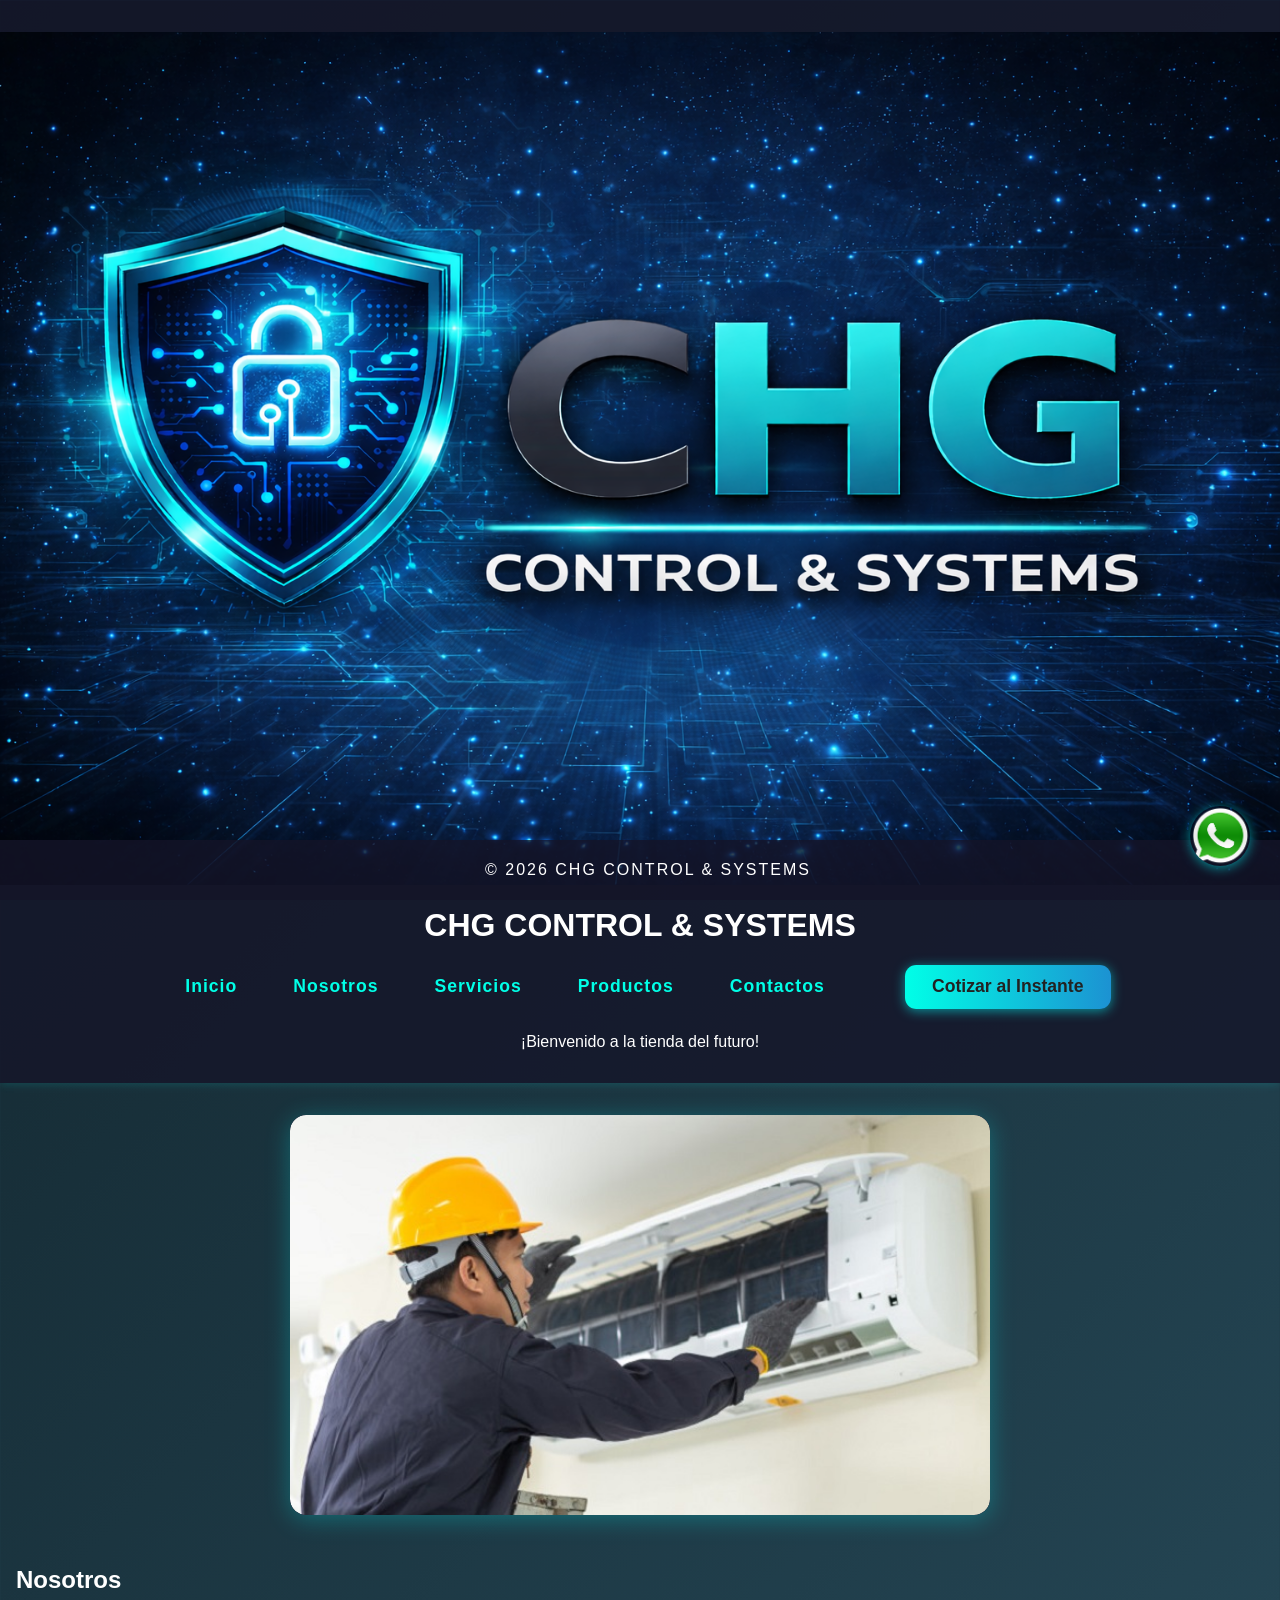
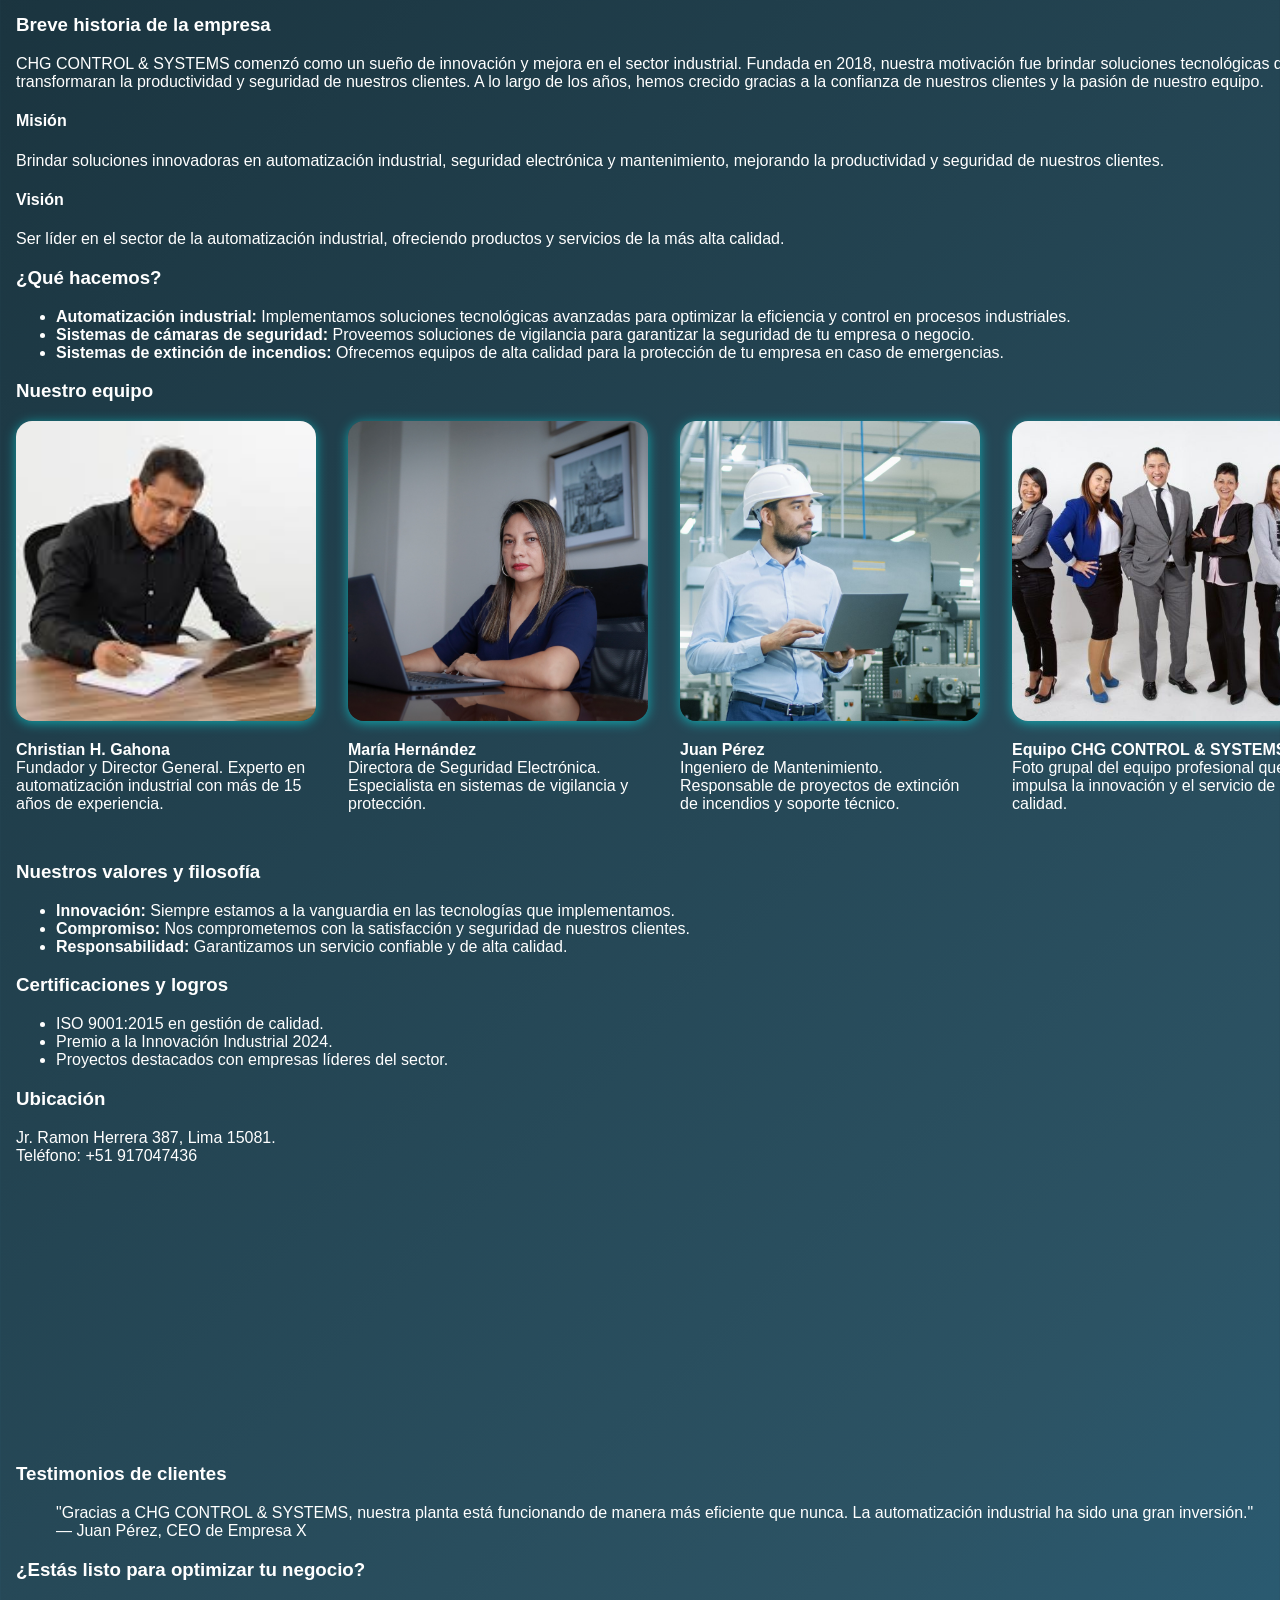
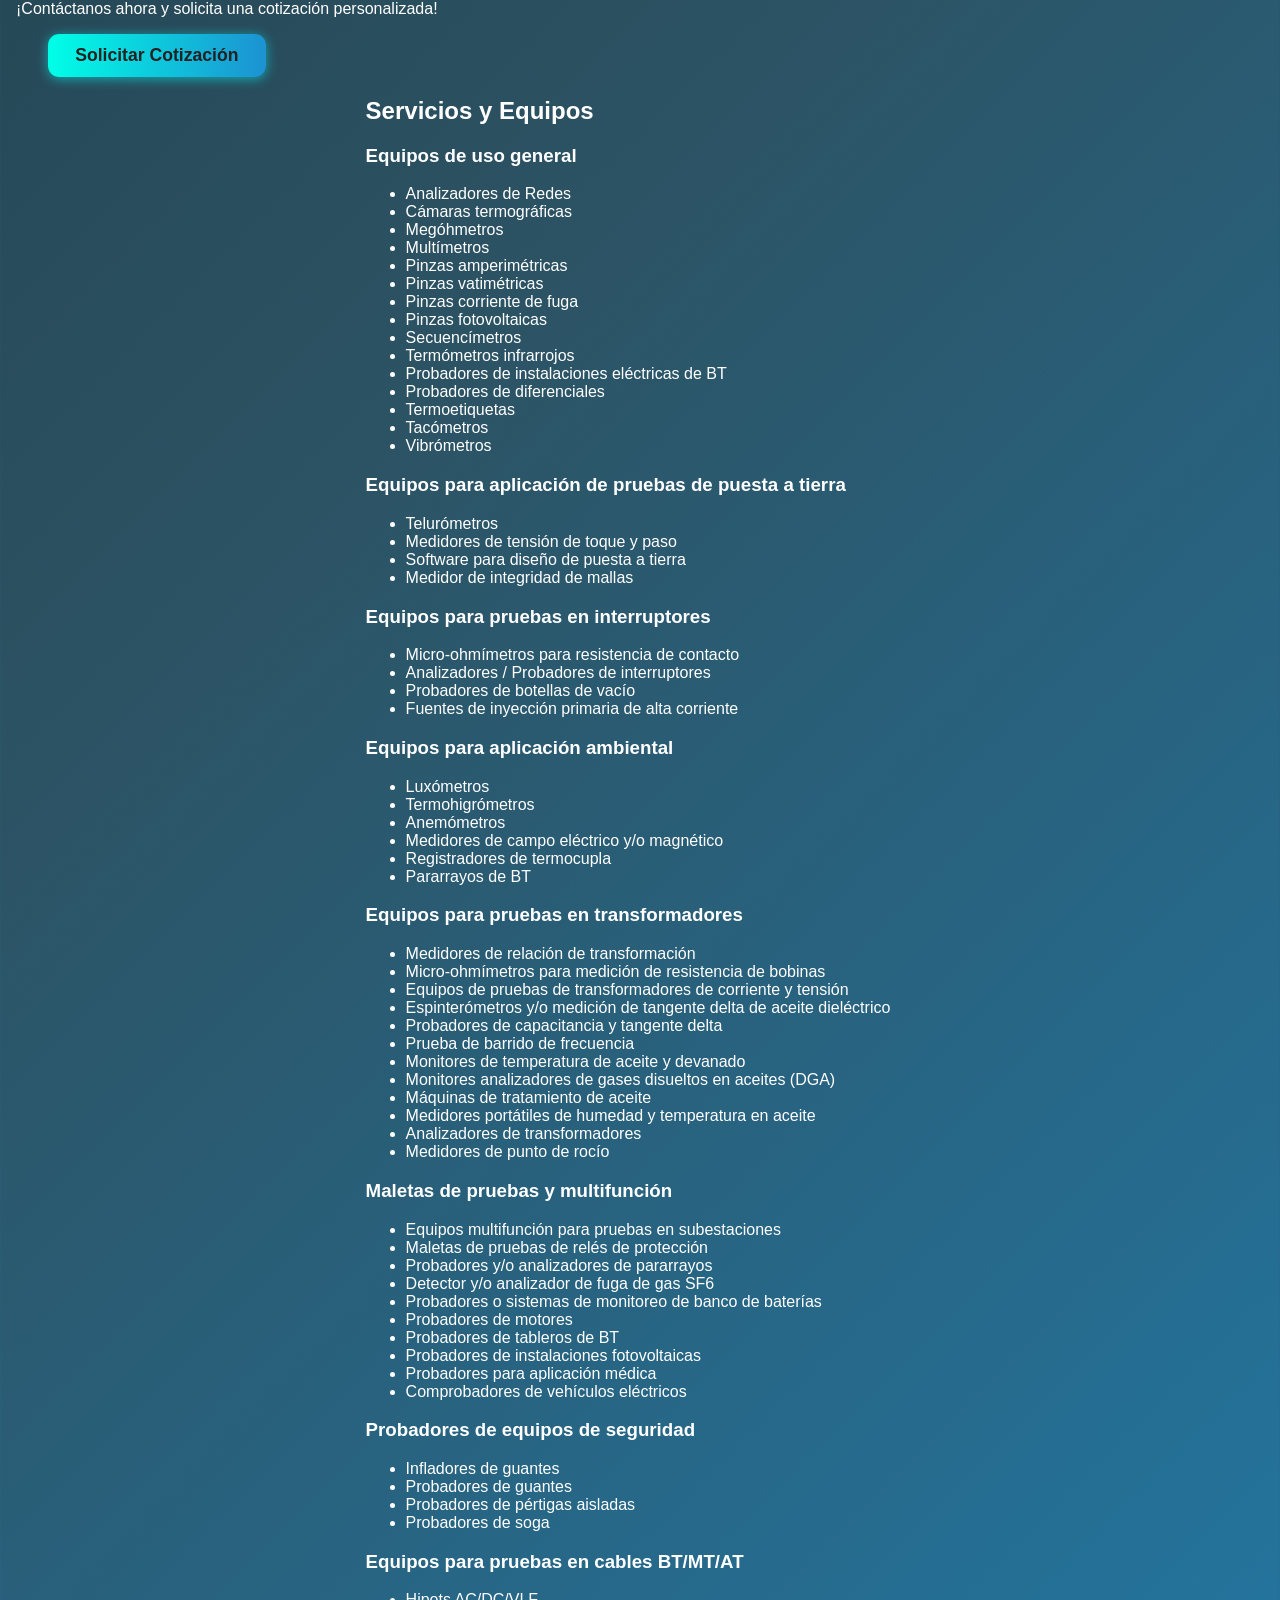
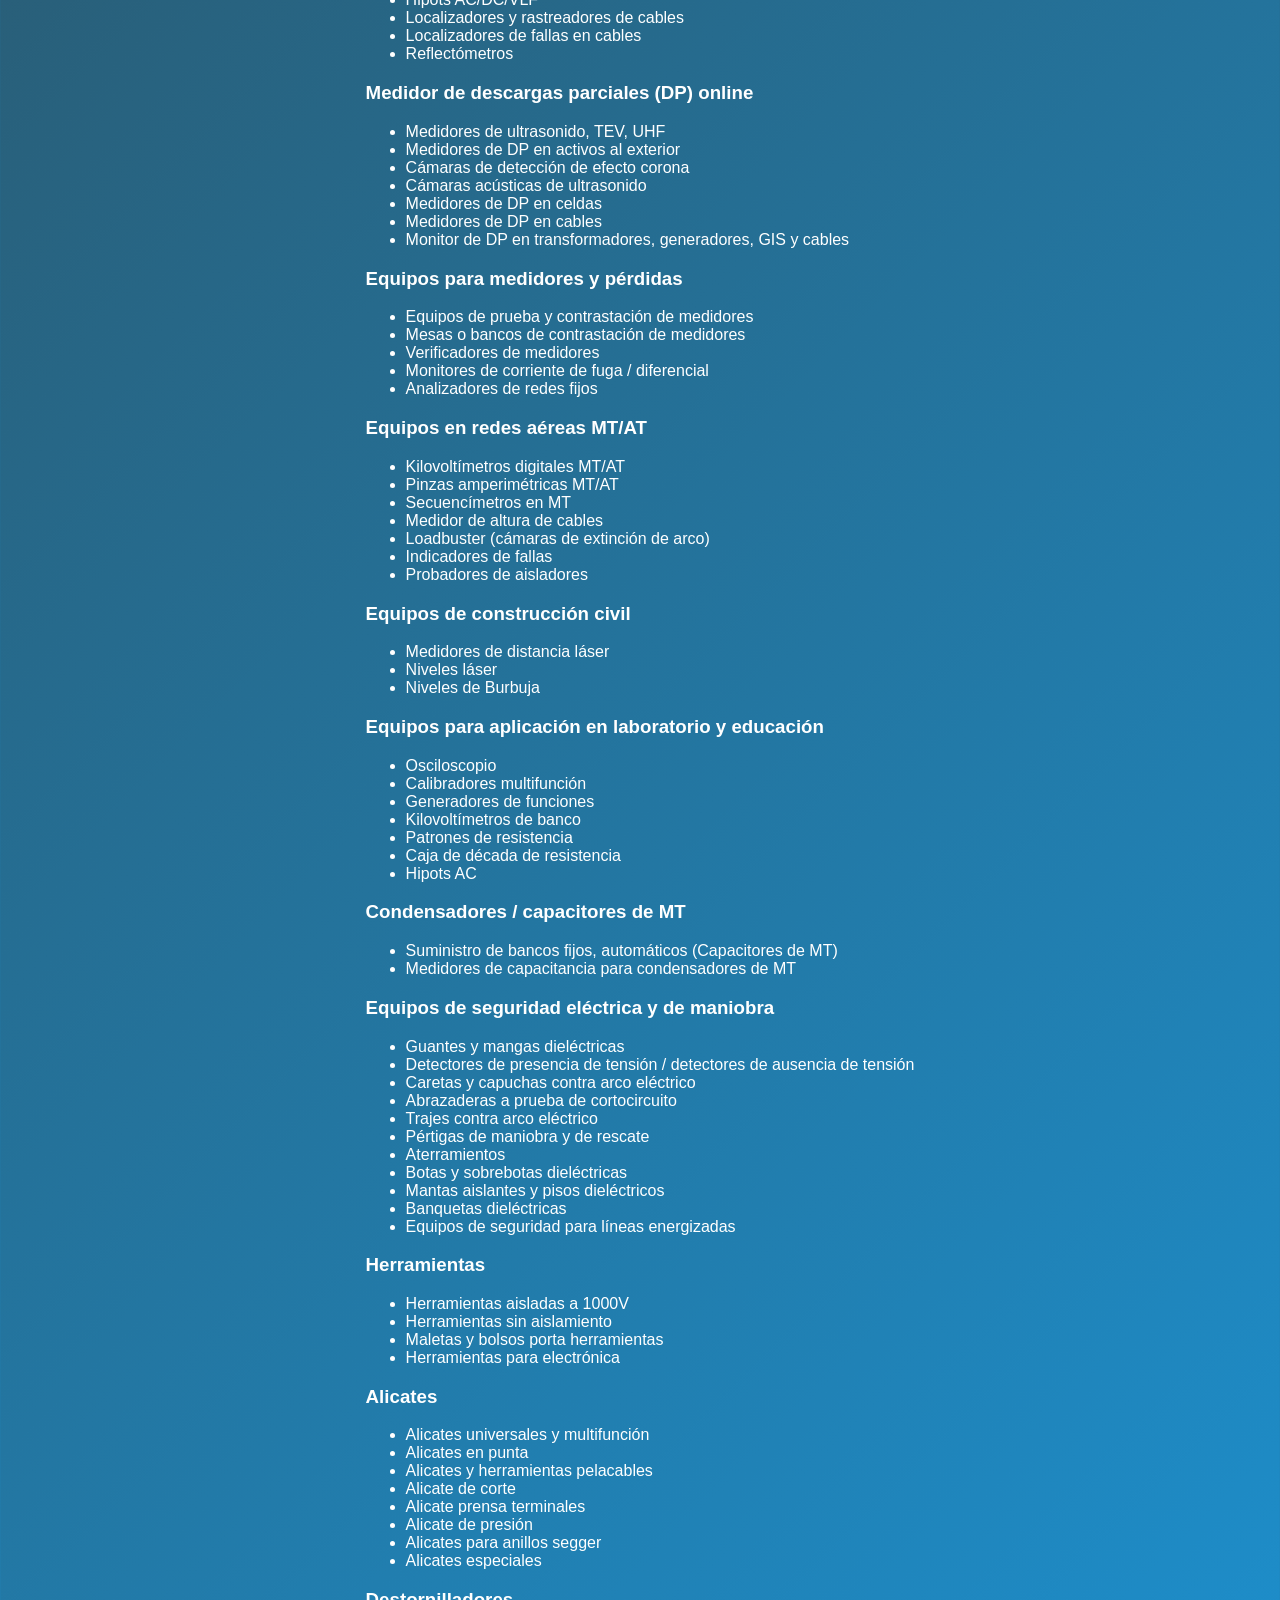
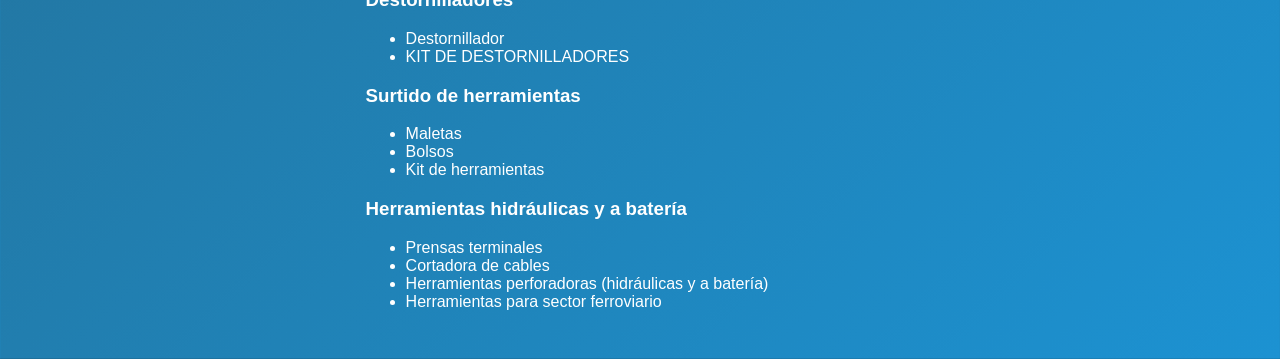
==== index.html @ 01314b99 "Add files via upload" ====
<!DOCTYPE html>
<html lang="es">
<head>
    <meta charset="UTF-8">
    <meta name="viewport" content="width=device-width, initial-scale=1.0">
    <title>CHG CONTROL & SYSTEMS</title>
    <link rel="stylesheet" href="assets/styles.css">
</head>
<body>
    <header>
        <div style="width:100vw;overflow:hidden;padding:0;margin:0;">
            <img src="assets/BARNERS PAGINA.png" alt="Banner Inicio" style="width:100vw;height:auto;object-fit:cover;display:block;margin:0;padding:0;" />
        </div>
        <h1>CHG CONTROL & SYSTEMS</h1>
        <nav class="navbar">
            <ul>
                <li><a href="#inicio">Inicio</a></li>
                <li><a href="#nosotros">Nosotros</a></li>
                <li><a href="#servicios">Servicios</a></li>
                <li><a href="productos.html">Productos</a></li>
                <li><a href="#contactos">Contactos</a></li>
            </ul>
            <button class="cotizar-btn" onclick="window.open('https://wa.me/917047436?text=Quiero%20una%20cotizaci%C3%B3n%20al%20instante','_blank')">Cotizar al Instante</button>
        </nav>
        <p>¡Bienvenido a la tienda del futuro!</p>
    </header>
    <main>
        <section id="inicio" class="inicio">
            <div class="carousel">
                <img id="carousel-img" src="assets/img/img1.jpg" alt="Imagen de inicio" />
            </div>
        </section>
        <section id="nosotros" class="nosotros">
            <h2>Nosotros</h2>
            <div class="historia">
                <h3>Breve historia de la empresa</h3>
                <p>CHG CONTROL & SYSTEMS comenzó como un sueño de innovación y mejora en el sector industrial. Fundada en 2018, nuestra motivación fue brindar soluciones tecnológicas que transformaran la productividad y seguridad de nuestros clientes. A lo largo de los años, hemos crecido gracias a la confianza de nuestros clientes y la pasión de nuestro equipo.</p>
                <h4>Misión</h4>
                <p>Brindar soluciones innovadoras en automatización industrial, seguridad electrónica y mantenimiento, mejorando la productividad y seguridad de nuestros clientes.</p>
                <h4>Visión</h4>
                <p>Ser líder en el sector de la automatización industrial, ofreciendo productos y servicios de la más alta calidad.</p>
            </div>
            <div class="que-hacemos">
                <h3>¿Qué hacemos?</h3>
                <ul>
                    <li><strong>Automatización industrial:</strong> Implementamos soluciones tecnológicas avanzadas para optimizar la eficiencia y control en procesos industriales.</li>
                    <li><strong>Sistemas de cámaras de seguridad:</strong> Proveemos soluciones de vigilancia para garantizar la seguridad de tu empresa o negocio.</li>
                    <li><strong>Sistemas de extinción de incendios:</strong> Ofrecemos equipos de alta calidad para la protección de tu empresa en caso de emergencias.</li>
                </ul>
            </div>
            <div class="equipo">
                <h3>Nuestro equipo</h3>
                <div class="equipo-fotos">
                    <!-- Aquí puedes agregar fotos de tu equipo en assets/img/ y descripciones -->
                    <div class="miembro">
                        <img src="assets/img/equipo1.jpg" alt="Fundador" />
                        <p><strong>Christian H. Gahona</strong><br>Fundador y Director General. Experto en automatización industrial con más de 15 años de experiencia.</p>
                    </div>
                    <div class="miembro">
                        <img src="assets/img/equipo2.jpg" alt="Directora" />
                        <p><strong>María Hernández</strong><br>Directora de Seguridad Electrónica. Especialista en sistemas de vigilancia y protección.</p>
                    </div>
                    <div class="miembro">
                        <img src="assets/img/equipo3.jpg" alt="Ingeniero" />
                        <p><strong>Juan Pérez</strong><br>Ingeniero de Mantenimiento. Responsable de proyectos de extinción de incendios y soporte técnico.</p>
                    </div>
                    <div class="miembro">
                        <img src="assets/img/equipo-grupo.jpg" alt="Foto del equipo" />
                        <p><strong>Equipo CHG CONTROL & SYSTEMS</strong><br>Foto grupal del equipo profesional que impulsa la innovación y el servicio de calidad.</p>
                    </div>
                </div>
            </div>
            <div class="valores">
                <h3>Nuestros valores y filosofía</h3>
                <ul>
                    <li><strong>Innovación:</strong> Siempre estamos a la vanguardia en las tecnologías que implementamos.</li>
                    <li><strong>Compromiso:</strong> Nos comprometemos con la satisfacción y seguridad de nuestros clientes.</li>
                    <li><strong>Responsabilidad:</strong> Garantizamos un servicio confiable y de alta calidad.</li>
                </ul>
            </div>
            <div class="certificaciones">
                <h3>Certificaciones y logros</h3>
                <ul>
                    <li>ISO 9001:2015 en gestión de calidad.</li>
                    <li>Premio a la Innovación Industrial 2024.</li>
                    <li>Proyectos destacados con empresas líderes del sector.</li>
                </ul> 
            </div>
            <div class="ubicacion">
                <h3>Ubicación</h3>
                <p>Jr. Ramon Herrera 387, Lima 15081. <br>Teléfono: +51 917047436</p>
                <iframe src="https://www.google.com/maps?q=Jirón+Ramon+Herrera+387,+Lima+15081&output=embed" width="100%" height="250" style="border:0; border-radius:1rem; margin-top:10px;"></iframe>
            </div>
            <div class="testimonios">
                <h3>Testimonios de clientes</h3>
                <blockquote>"Gracias a CHG CONTROL & SYSTEMS, nuestra planta está funcionando de manera más eficiente que nunca. La automatización industrial ha sido una gran inversión." — Juan Pérez, CEO de Empresa X</blockquote>
            </div>
            <div class="cta">
                <h3>¿Estás listo para optimizar tu negocio?</h3>
                <p>¡Contáctanos ahora y solicita una cotización personalizada!</p>
                <button class="cotizar-btn" onclick="window.open('https://wa.me/917047436?text=Quiero%20una%20cotizaci%C3%B3n%20personalizada','_blank')">Solicitar Cotización</button>
            </div>
        </section>
        <section id="servicios" class="servicios">
            <h2>Servicios y Equipos</h2>
            <div class="servicios-lista">
                <h3>Equipos de uso general</h3>
                <ul>
                    <li>Analizadores de Redes</li>
                    <li>Cámaras termográficas</li>
                    <li>Megóhmetros</li>
                    <li>Multímetros</li>
                    <li>Pinzas amperimétricas</li>
                    <li>Pinzas vatimétricas</li>
                    <li>Pinzas corriente de fuga</li>
                    <li>Pinzas fotovoltaicas</li>
                    <li>Secuencímetros</li>
                    <li>Termómetros infrarrojos</li>
                    <li>Probadores de instalaciones eléctricas de BT</li>
                    <li>Probadores de diferenciales</li>
                    <li>Termoetiquetas</li>
                    <li>Tacómetros</li>
                    <li>Vibrómetros</li>
                </ul>
                <h3>Equipos para aplicación de pruebas de puesta a tierra</h3>
                <ul>
                    <li>Telurómetros</li>
                    <li>Medidores de tensión de toque y paso</li>
                    <li>Software para diseño de puesta a tierra</li>
                    <li>Medidor de integridad de mallas</li>
                </ul>
                <h3>Equipos para pruebas en interruptores</h3>
                <ul>
                    <li>Micro-ohmímetros para resistencia de contacto</li>
                    <li>Analizadores / Probadores de interruptores</li>
                    <li>Probadores de botellas de vacío</li>
                    <li>Fuentes de inyección primaria de alta corriente</li>
                </ul>
                <h3>Equipos para aplicación ambiental</h3>
                <ul>
                    <li>Luxómetros</li>
                    <li>Termohigrómetros</li>
                    <li>Anemómetros</li>
                    <li>Medidores de campo eléctrico y/o magnético</li>
                    <li>Registradores de termocupla</li>
                    <li>Pararrayos de BT</li>
                </ul>
                <h3>Equipos para pruebas en transformadores</h3>
                <ul>
                    <li>Medidores de relación de transformación</li>
                    <li>Micro-ohmímetros para medición de resistencia de bobinas</li>
                    <li>Equipos de pruebas de transformadores de corriente y tensión</li>
                    <li>Espinterómetros y/o medición de tangente delta de aceite dieléctrico</li>
                    <li>Probadores de capacitancia y tangente delta</li>
                    <li>Prueba de barrido de frecuencia</li>
                    <li>Monitores de temperatura de aceite y devanado</li>
                    <li>Monitores analizadores de gases disueltos en aceites (DGA)</li>
                    <li>Máquinas de tratamiento de aceite</li>
                    <li>Medidores portátiles de humedad y temperatura en aceite</li>
                    <li>Analizadores de transformadores</li>
                    <li>Medidores de punto de rocío</li>
                </ul>
                <h3>Maletas de pruebas y multifunción</h3>
                <ul>
                    <li>Equipos multifunción para pruebas en subestaciones</li>
                    <li>Maletas de pruebas de relés de protección</li>
                    <li>Probadores y/o analizadores de pararrayos</li>
                    <li>Detector y/o analizador de fuga de gas SF6</li>
                    <li>Probadores o sistemas de monitoreo de banco de baterías</li>
                    <li>Probadores de motores</li>
                    <li>Probadores de tableros de BT</li>
                    <li>Probadores de instalaciones fotovoltaicas</li>
                    <li>Probadores para aplicación médica</li>
                    <li>Comprobadores de vehículos eléctricos</li>
                </ul>
                <h3>Probadores de equipos de seguridad</h3>
                <ul>
                    <li>Infladores de guantes</li>
                    <li>Probadores de guantes</li>
                    <li>Probadores de pértigas aisladas</li>
                    <li>Probadores de soga</li>
                </ul>
                <h3>Equipos para pruebas en cables BT/MT/AT</h3>
                <ul>
                    <li>Hipots AC/DC/VLF</li>
                    <li>Localizadores y rastreadores de cables</li>
                    <li>Localizadores de fallas en cables</li>
                    <li>Reflectómetros</li>
                </ul>
                <h3>Medidor de descargas parciales (DP) online</h3>
                <ul>
                    <li>Medidores de ultrasonido, TEV, UHF</li>
                    <li>Medidores de DP en activos al exterior</li>
                    <li>Cámaras de detección de efecto corona</li>
                    <li>Cámaras acústicas de ultrasonido</li>
                    <li>Medidores de DP en celdas</li>
                    <li>Medidores de DP en cables</li>
                    <li>Monitor de DP en transformadores, generadores, GIS y cables</li>
                </ul>
                <h3>Equipos para medidores y pérdidas</h3>
                <ul>
                    <li>Equipos de prueba y contrastación de medidores</li>
                    <li>Mesas o bancos de contrastación de medidores</li>
                    <li>Verificadores de medidores</li>
                    <li>Monitores de corriente de fuga / diferencial</li>
                    <li>Analizadores de redes fijos</li>
                </ul>
                <h3>Equipos en redes aéreas MT/AT</h3>
                <ul>
                    <li>Kilovoltímetros digitales MT/AT</li>
                    <li>Pinzas amperimétricas MT/AT</li>
                    <li>Secuencímetros en MT</li>
                    <li>Medidor de altura de cables</li>
                    <li>Loadbuster (cámaras de extinción de arco)</li>
                    <li>Indicadores de fallas</li>
                    <li>Probadores de aisladores</li>
                </ul>
                <h3>Equipos de construcción civil</h3>
                <ul>
                    <li>Medidores de distancia láser</li>
                    <li>Niveles láser</li>
                    <li>Niveles de Burbuja</li>
                </ul>
                <h3>Equipos para aplicación en laboratorio y educación</h3>
                <ul>
                    <li>Osciloscopio</li>
                    <li>Calibradores multifunción</li>
                    <li>Generadores de funciones</li>
                    <li>Kilovoltímetros de banco</li>
                    <li>Patrones de resistencia</li>
                    <li>Caja de década de resistencia</li>
                    <li>Hipots AC</li>
                </ul>
                <h3>Condensadores / capacitores de MT</h3>
                <ul>
                    <li>Suministro de bancos fijos, automáticos (Capacitores de MT)</li>
                    <li>Medidores de capacitancia para condensadores de MT</li>
                </ul>
                <h3>Equipos de seguridad eléctrica y de maniobra</h3>
                <ul>
                    <li>Guantes y mangas dieléctricas</li>
                    <li>Detectores de presencia de tensión / detectores de ausencia de tensión</li>
                    <li>Caretas y capuchas contra arco eléctrico</li>
                    <li>Abrazaderas a prueba de cortocircuito</li>
                    <li>Trajes contra arco eléctrico</li>
                    <li>Pértigas de maniobra y de rescate</li>
                    <li>Aterramientos</li>
                    <li>Botas y sobrebotas dieléctricas</li>
                    <li>Mantas aislantes y pisos dieléctricos</li>
                    <li>Banquetas dieléctricas</li>
                    <li>Equipos de seguridad para líneas energizadas</li>
                </ul>
                <h3>Herramientas</h3>
                <ul>
                    <li>Herramientas aisladas a 1000V</li>
                    <li>Herramientas sin aislamiento</li>
                    <li>Maletas y bolsos porta herramientas</li>
                    <li>Herramientas para electrónica</li>
                </ul>
                <h3>Alicates</h3>
                <ul>
                    <li>Alicates universales y multifunción</li>
                    <li>Alicates en punta</li>
                    <li>Alicates y herramientas pelacables</li>
                    <li>Alicate de corte</li>
                    <li>Alicate prensa terminales</li>
                    <li>Alicate de presión</li>
                    <li>Alicates para anillos segger</li>
                    <li>Alicates especiales</li>
                </ul>
                <h3>Destornilladores</h3>
                <ul>
                    <li>Destornillador</li>
                    <li>KIT DE DESTORNILLADORES</li>
                </ul>
                <h3>Surtido de herramientas</h3>
                <ul>
                    <li>Maletas</li>
                    <li>Bolsos</li>
                    <li>Kit de herramientas</li>
                </ul>
                <h3>Herramientas hidráulicas y a batería</h3>
                <ul>
                    <li>Prensas terminales</li>
                    <li>Cortadora de cables</li>
                    <li>Herramientas perforadoras (hidráulicas y a batería)</li>
                    <li>Herramientas para sector ferroviario</li>
                </ul>
            </div>
        </section>
        <!-- Sección de productos eliminada para evitar duplicidad -->
        <!-- Sección de pedido eliminada -->
        <a href="https://wa.me/917047436" class="whatsapp-float" target="_blank" title="Chatea con nosotros">
            <img src="assets/whatsapp.png" alt="WhatsApp" />
        </a>
    </main>
    <footer>
        <p>&copy; 2026 CHG CONTROL & SYSTEMS</p>
    </footer>
    <script src="assets/app.js"></script>
</body>
</html>
---- assets/styles.css ----
.productos-grid {
    display: flex;
    flex-wrap: wrap;
    gap: 2rem;
    margin-top: 2rem;
    justify-content: flex-start;
}
.producto-card {
    background: rgba(20, 20, 40, 0.9);
    border-radius: 1rem;
    box-shadow: 0 2px 12px #0ff8;
    padding: 1rem;
    width: 220px;
    text-align: center;
    color: #fff;
    transition: transform 0.2s;
}
.producto-card:hover {
    transform: scale(1.05);
}
.producto-card img {
    width: 120px;
    height: 120px;
    object-fit: cover;
    border-radius: 0.7rem;
    margin-bottom: 1rem;
}
.productos-page {
    display: flex;
    min-height: 70vh;
    padding: 2rem 1rem;
    background: linear-gradient(135deg, #0f2027, #2c5364, #1c92d2);
}
.productos-aside {
    width: 320px;
    background: rgba(30, 30, 60, 0.85);
    border-radius: 1rem;
    box-shadow: 0 4px 24px #0ff4;
    padding: 2rem 1rem;
    margin-right: 2rem;
    color: #fff;
}
.productos-aside h2 {
    font-size: 1.4rem;
    margin-bottom: 1rem;
    text-align: center;
}
.productos-servicios {
    list-style: none;
    padding: 0;
    margin: 0;
}
.productos-servicios li {
    font-size: 1.1rem;
    padding: 0.5rem 0;
    border-bottom: 1px solid #1c92d2;
}
.productos-content {
    flex: 1;
    background: rgba(30, 30, 60, 0.85);
    border-radius: 1rem;
    box-shadow: 0 4px 24px #0ff4;
    padding: 2rem 1rem;
    color: #fff;
}
.productos-content h2 {
    font-size: 1.4rem;
    margin-bottom: 1rem;
}
.nosotros .equipo-fotos {
    display: flex;
    gap: 2rem;
    justify-content: center;
    margin-bottom: 2rem;
    flex-wrap: nowrap;
}
.nosotros .miembro img {
    width: 300px;
    height: 300px;
    object-fit: cover;
    border-radius: 1rem;
    box-shadow: 0 2px 12px #0ff8;
}
.nosotros .foto-equipo {
    width: 300px;
    height: 300px;
    object-fit: cover;
    border-radius: 1rem;
    box-shadow: 0 2px 12px #0ff8;
    margin: 0;
}
.slide {
    animation: slide-effect 0.3s;
}

@keyframes slide-effect {
    0% { transform: translateX(100%); opacity: 0; }
    80% { transform: translateX(0); opacity: 1; }
    100% { transform: translateX(0); opacity: 1; }
}
/* Carrusel de imágenes */
.inicio {
    width: 100%;
    display: flex;
    justify-content: center;
    align-items: center;
    margin-bottom: 2rem;
}
.carousel {
    width: 700px;
    height: 400px;
    display: flex;
    justify-content: center;
    align-items: center;
    background: rgba(30, 30, 60, 0.85);
    border-radius: 1rem;
    box-shadow: 0 4px 24px #0ff4;
    overflow: hidden;
}
.carousel img {
    width: 100%;
    height: 100%;
    object-fit: cover;
    border-radius: 1rem;
    transition: opacity 0.5s;
}
body {
    background: linear-gradient(135deg, #0f2027, #2c5364, #1c92d2);
    color: #fff;
    font-family: 'Segoe UI', Arial, sans-serif;
    margin: 0;
    min-height: 100vh;
}
header {
    text-align: center;
    padding: 2rem 0 1rem 0;
    background: rgba(20, 20, 40, 0.8);
    box-shadow: 0 2px 8px #0ff2;
}

.navbar {
    display: flex;
    justify-content: center;
    align-items: center;
    gap: 2rem;
    margin: 1.2rem 0 1.5rem 0;
    flex-wrap: wrap;
}
.navbar ul {
    display: flex;
    gap: 1.5rem;
    list-style: none;
    margin: 0;
    padding: 0;
}
.navbar ul li a {
    color: #00ffe7;
    text-decoration: none;
    font-size: 1.1rem;
    font-weight: 600;
    letter-spacing: 1px;
    padding: 0.5rem 1rem;
    border-radius: 0.5rem;
    transition: background 0.3s, color 0.3s;
}
.navbar ul li a:hover {
    background: #00ffe7;
    color: #222;
}
.cotizar-btn {
    background: linear-gradient(90deg, #00ffe7 0%, #1c92d2 100%);
    color: #222;
    border: none;
    border-radius: 0.7rem;
    padding: 0.7rem 1.7rem;
    font-size: 1.1rem;
    font-weight: bold;
    margin-left: 2rem;
    cursor: pointer;
    box-shadow: 0 2px 12px #0ff8;
    transition: background 0.3s, color 0.3s, transform 0.2s;
}
.cotizar-btn:hover {
    background: linear-gradient(90deg, #00bfae 0%, #0f2027 100%);
    color: #fff;
    transform: scale(1.05);
}
main {
    display: flex;
    flex-wrap: wrap;
    justify-content: space-around;
    padding: 2rem 1rem;
}
.productos, .pedido {
    background: rgba(30, 30, 60, 0.85);
    border-radius: 1rem;
    box-shadow: 0 4px 24px #0ff4;
    margin: 1rem;
    padding: 1.5rem;
    min-width: 300px;
    max-width: 400px;
}
button {
    background: #00ffe7;
    color: #222;
    border: none;
    border-radius: 0.5rem;
    padding: 0.7rem 1.5rem;
    font-size: 1.1rem;
    cursor: pointer;
    transition: background 0.3s;
}
button:hover {
    background: #00bfae;
}
.whatsapp-float {
    position: fixed;
    bottom: 30px;
    right: 30px;
    z-index: 100;
}
.whatsapp-float img {
    width: 60px;
    height: 60px;
    border-radius: 50%;
    box-shadow: 0 2px 12px #0ff8;
    transition: transform 0.2s;
}
.whatsapp-float img:hover {
    transform: scale(1.1);
}
footer {
    text-align: center;
    padding: 0.3rem 0.5rem;
    background: rgba(20, 20, 40, 0.8);
    position: fixed;
    width: 100%;
    bottom: 0;
    left: 0;
    font-size: 1rem;
    letter-spacing: 2px;
}
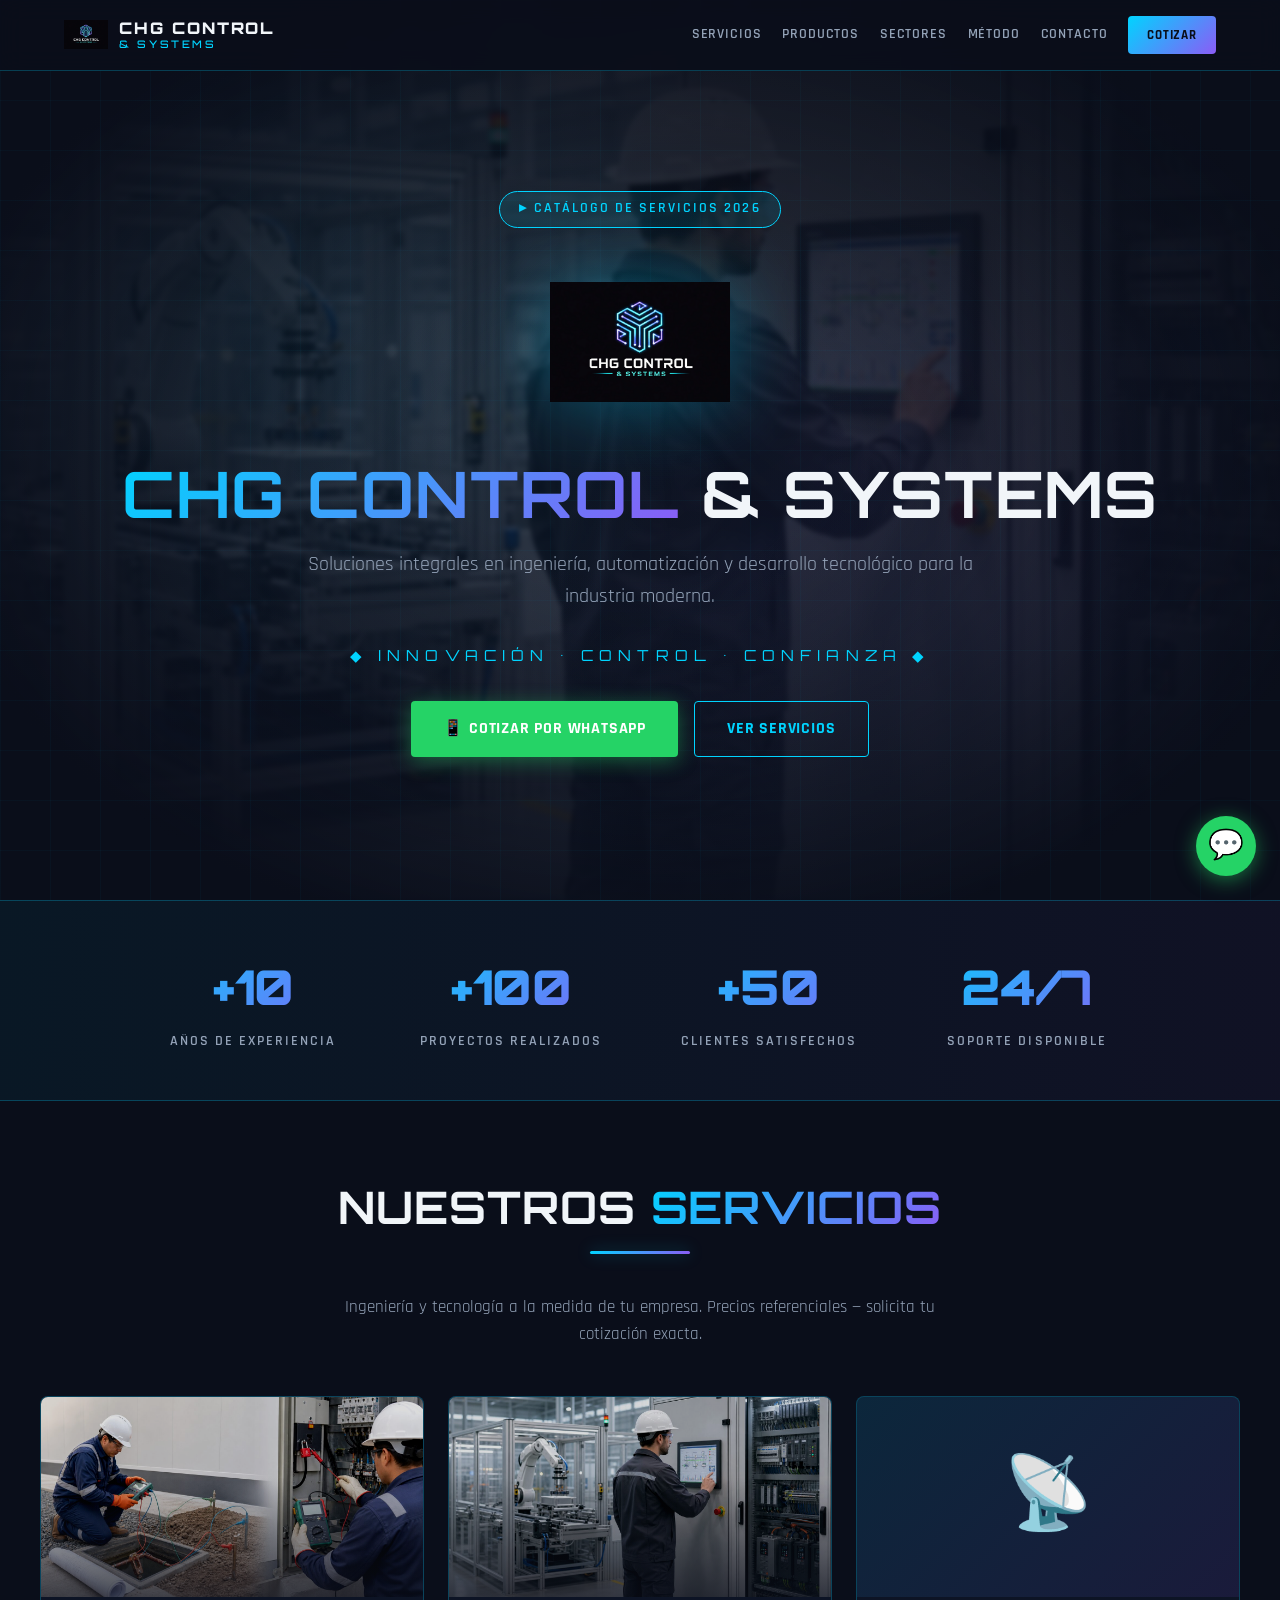
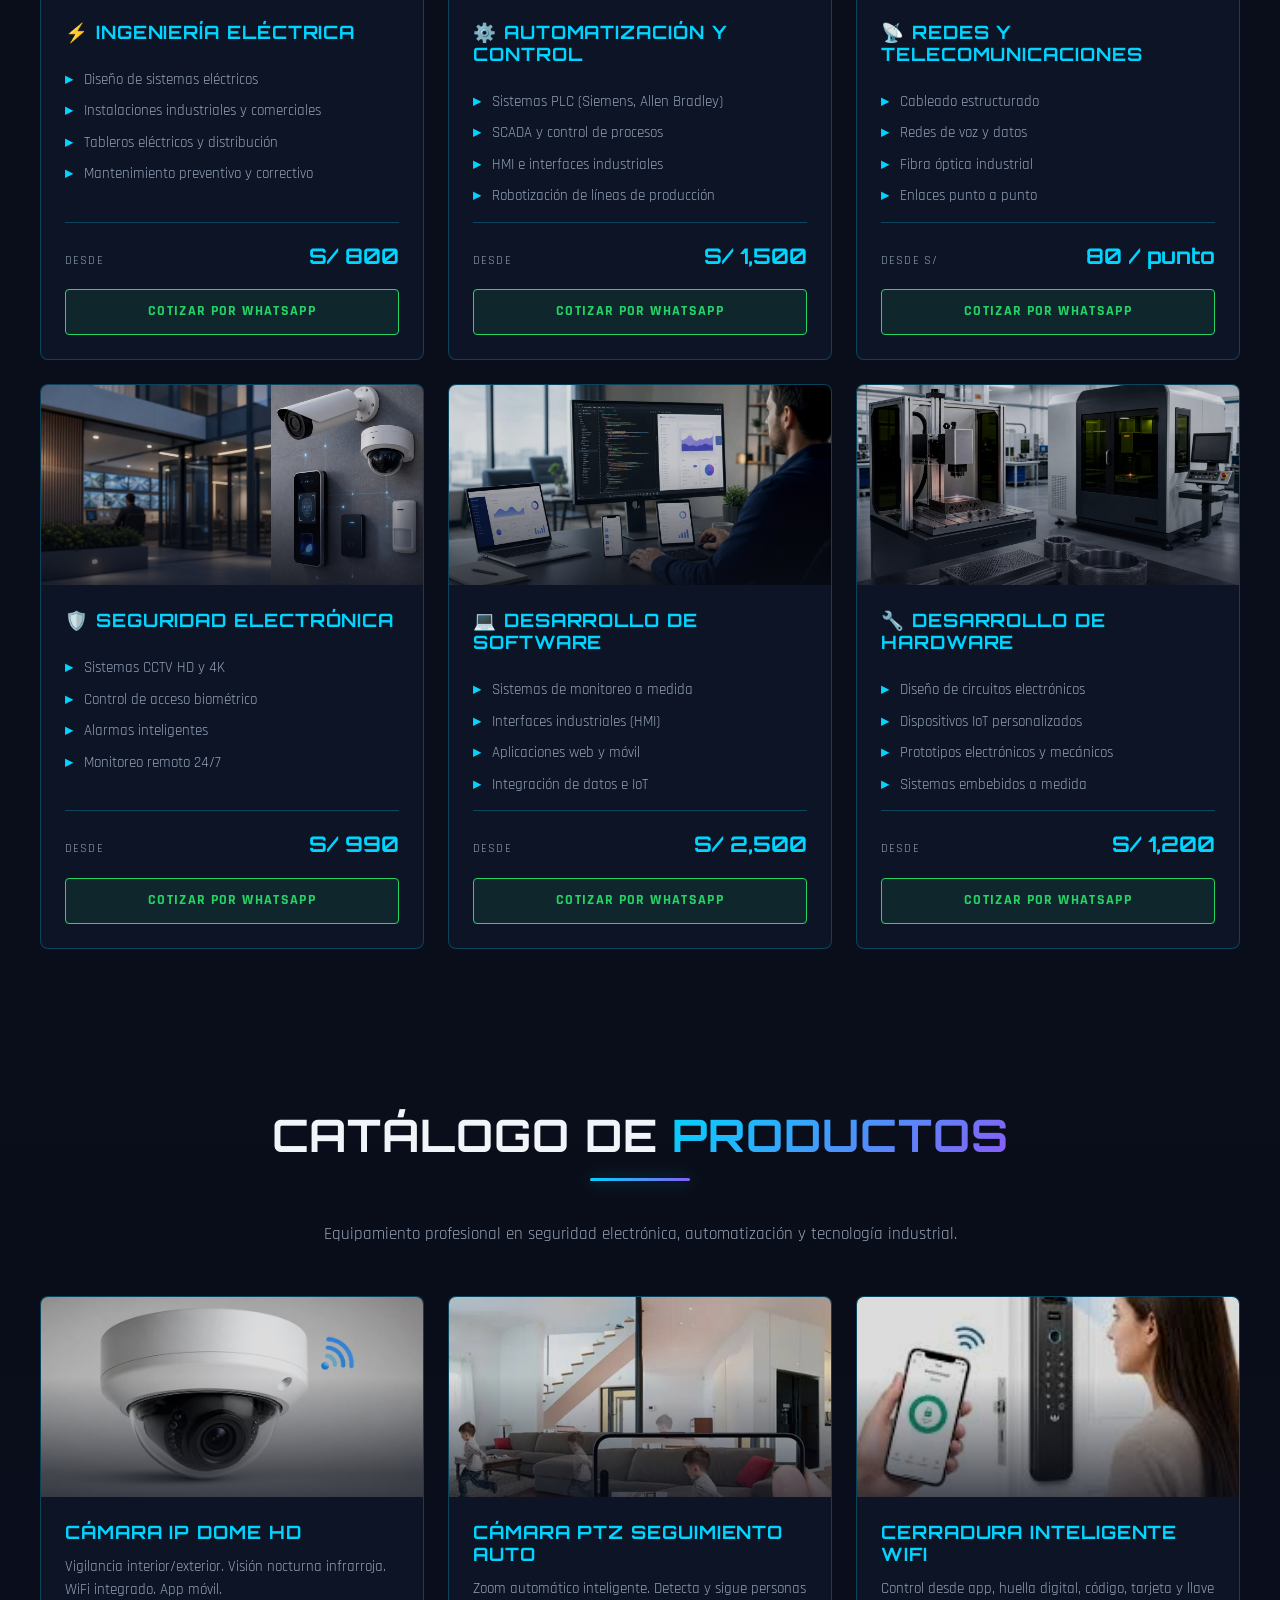
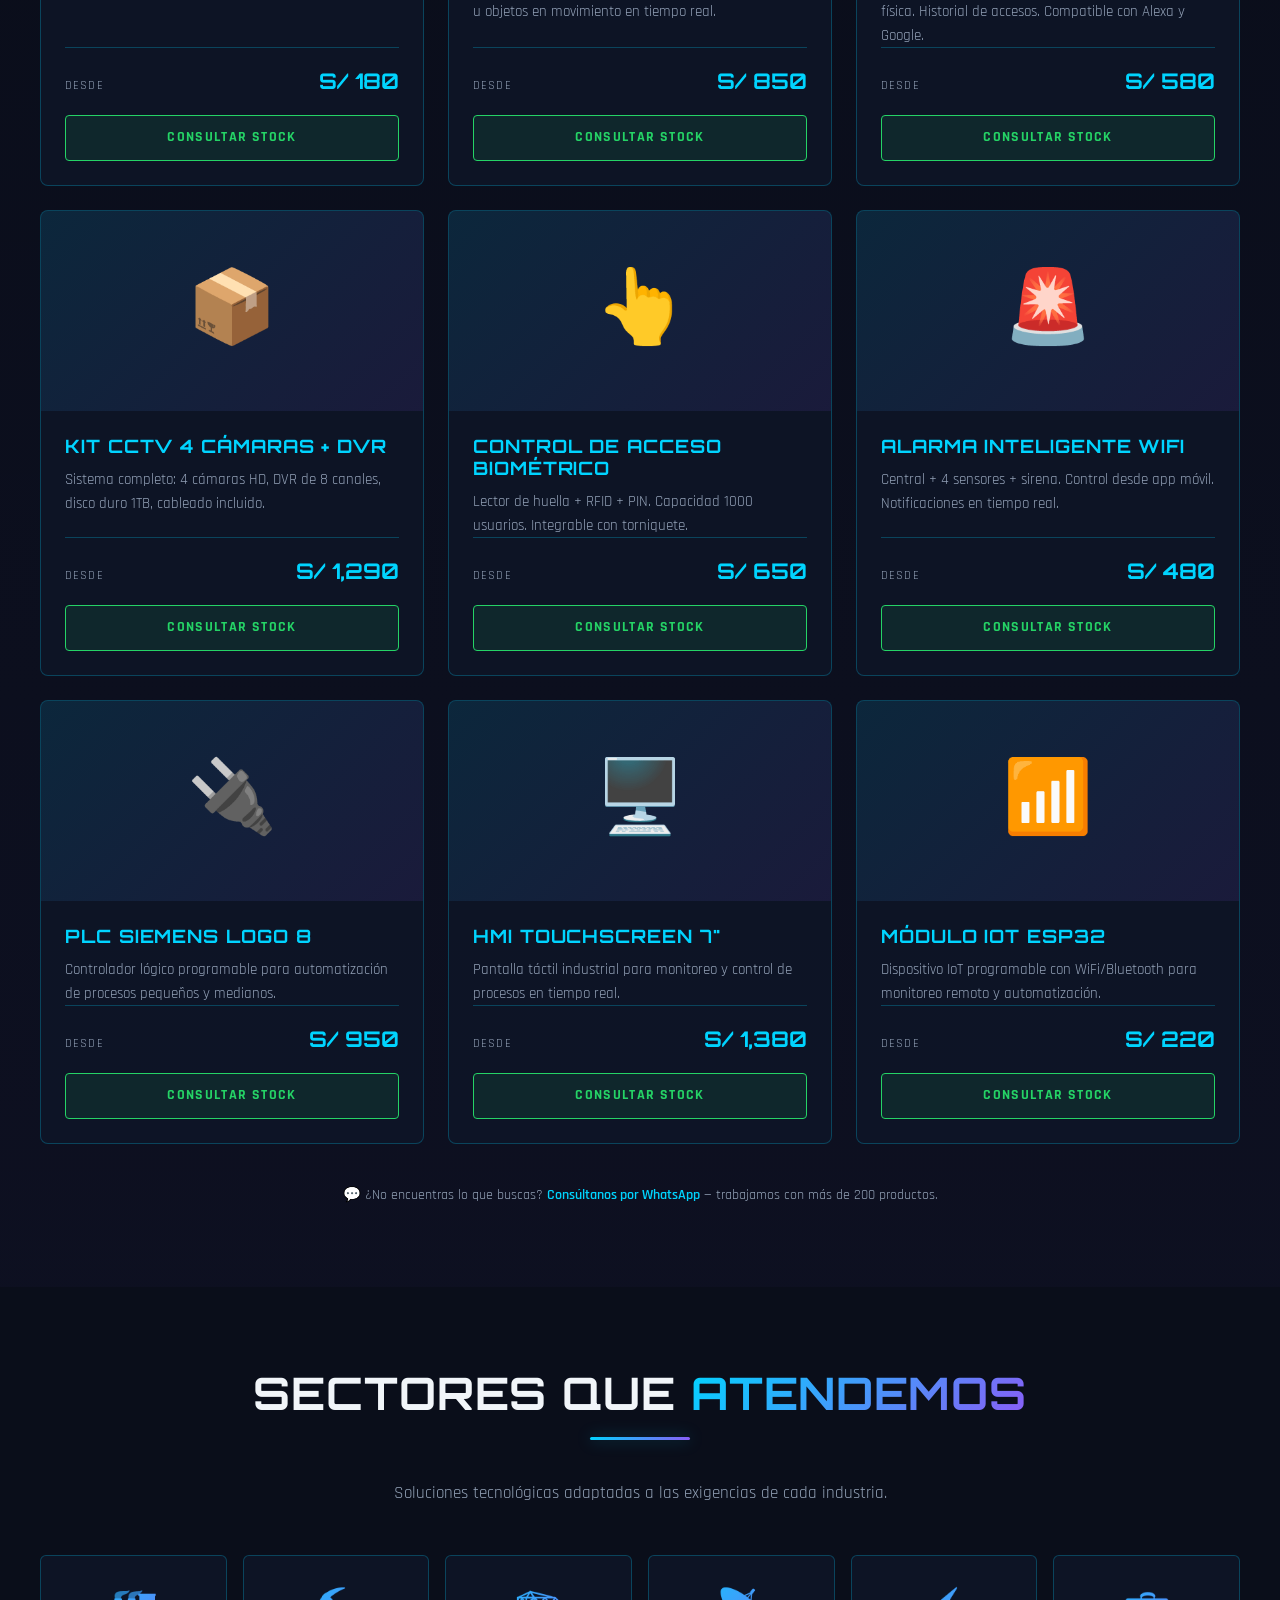
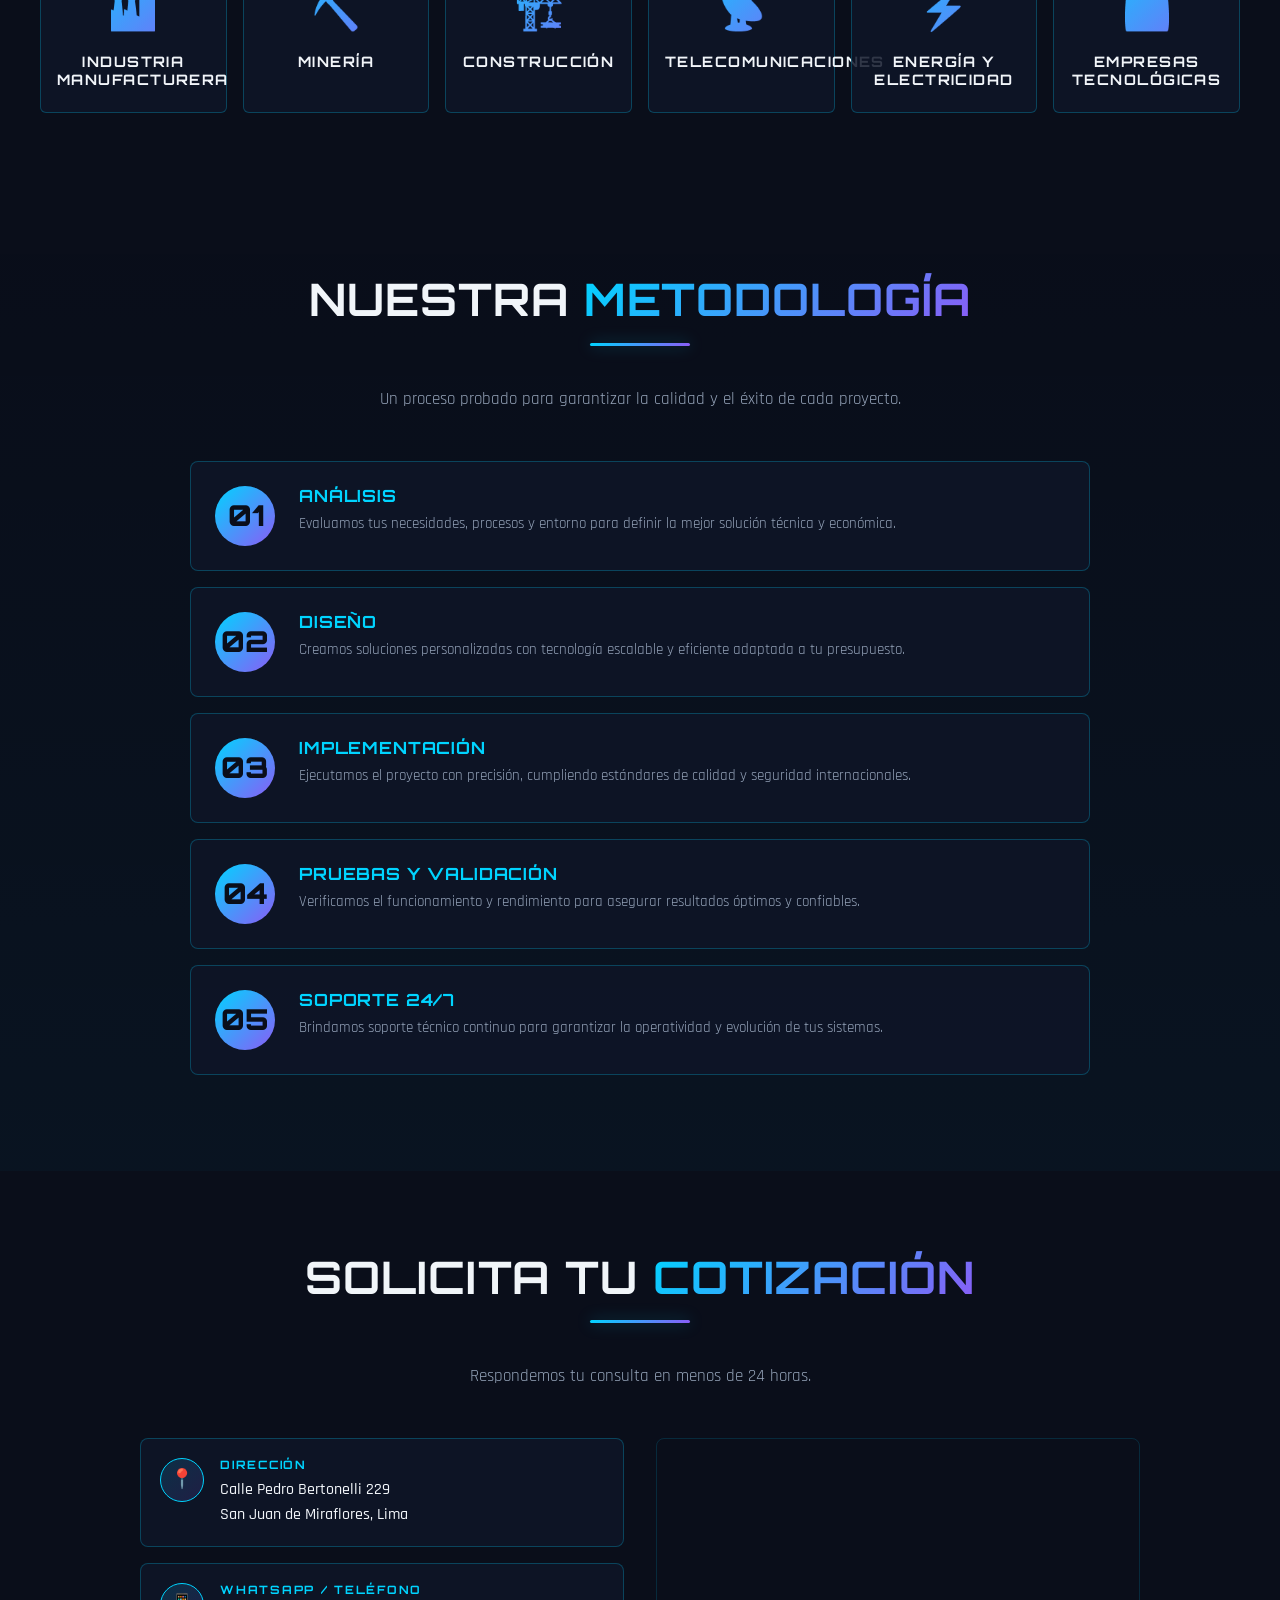
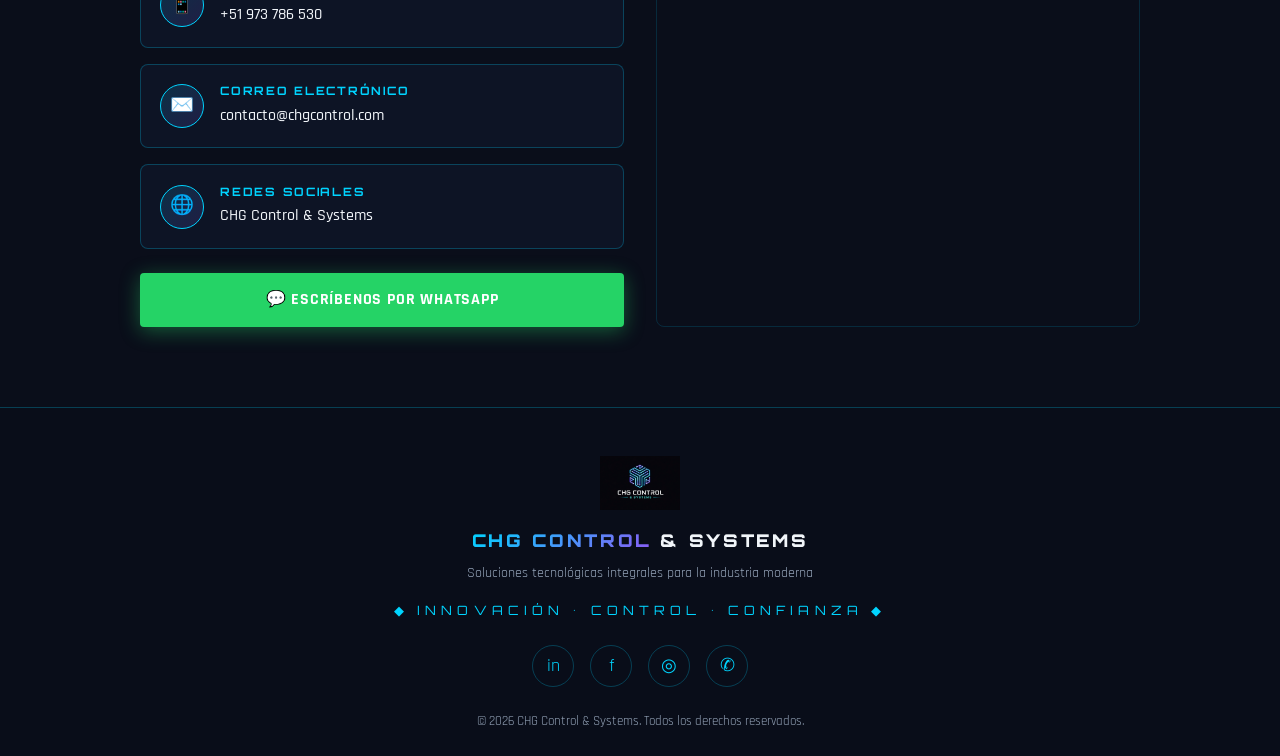
==== commit 3dacc069: "Add files via upload" ====
--- a/index.html
+++ b/index.html
@@ -1,302 +1,778 @@
-<!DOCTYPE html>
-<html lang="es">
-<head>
-    <meta charset="UTF-8">
-    <meta name="viewport" content="width=device-width, initial-scale=1.0">
-    <title>CHG CONTROL & SYSTEMS</title>
-    <link rel="stylesheet" href="assets/styles.css">
-</head>
-<body>
-    <header>
-        <div style="width:100vw;overflow:hidden;padding:0;margin:0;">
-            <img src="assets/BARNERS PAGINA.png" alt="Banner Inicio" style="width:100vw;height:auto;object-fit:cover;display:block;margin:0;padding:0;" />
-        </div>
-        <h1>CHG CONTROL & SYSTEMS</h1>
-        <nav class="navbar">
-            <ul>
-                <li><a href="#inicio">Inicio</a></li>
-                <li><a href="#nosotros">Nosotros</a></li>
-                <li><a href="#servicios">Servicios</a></li>
-                <li><a href="productos.html">Productos</a></li>
-                <li><a href="#contactos">Contactos</a></li>
-            </ul>
-            <button class="cotizar-btn" onclick="window.open('https://wa.me/917047436?text=Quiero%20una%20cotizaci%C3%B3n%20al%20instante','_blank')">Cotizar al Instante</button>
-        </nav>
-        <p>¡Bienvenido a la tienda del futuro!</p>
-    </header>
-    <main>
-        <section id="inicio" class="inicio">
-            <div class="carousel">
-                <img id="carousel-img" src="assets/img/img1.jpg" alt="Imagen de inicio" />
-            </div>
-        </section>
-        <section id="nosotros" class="nosotros">
-            <h2>Nosotros</h2>
-            <div class="historia">
-                <h3>Breve historia de la empresa</h3>
-                <p>CHG CONTROL & SYSTEMS comenzó como un sueño de innovación y mejora en el sector industrial. Fundada en 2018, nuestra motivación fue brindar soluciones tecnológicas que transformaran la productividad y seguridad de nuestros clientes. A lo largo de los años, hemos crecido gracias a la confianza de nuestros clientes y la pasión de nuestro equipo.</p>
-                <h4>Misión</h4>
-                <p>Brindar soluciones innovadoras en automatización industrial, seguridad electrónica y mantenimiento, mejorando la productividad y seguridad de nuestros clientes.</p>
-                <h4>Visión</h4>
-                <p>Ser líder en el sector de la automatización industrial, ofreciendo productos y servicios de la más alta calidad.</p>
-            </div>
-            <div class="que-hacemos">
-                <h3>¿Qué hacemos?</h3>
-                <ul>
-                    <li><strong>Automatización industrial:</strong> Implementamos soluciones tecnológicas avanzadas para optimizar la eficiencia y control en procesos industriales.</li>
-                    <li><strong>Sistemas de cámaras de seguridad:</strong> Proveemos soluciones de vigilancia para garantizar la seguridad de tu empresa o negocio.</li>
-                    <li><strong>Sistemas de extinción de incendios:</strong> Ofrecemos equipos de alta calidad para la protección de tu empresa en caso de emergencias.</li>
-                </ul>
-            </div>
-            <div class="equipo">
-                <h3>Nuestro equipo</h3>
-                <div class="equipo-fotos">
-                    <!-- Aquí puedes agregar fotos de tu equipo en assets/img/ y descripciones -->
-                    <div class="miembro">
-                        <img src="assets/img/equipo1.jpg" alt="Fundador" />
-                        <p><strong>Christian H. Gahona</strong><br>Fundador y Director General. Experto en automatización industrial con más de 15 años de experiencia.</p>
-                    </div>
-                    <div class="miembro">
-                        <img src="assets/img/equipo2.jpg" alt="Directora" />
-                        <p><strong>María Hernández</strong><br>Directora de Seguridad Electrónica. Especialista en sistemas de vigilancia y protección.</p>
-                    </div>
-                    <div class="miembro">
-                        <img src="assets/img/equipo3.jpg" alt="Ingeniero" />
-                        <p><strong>Juan Pérez</strong><br>Ingeniero de Mantenimiento. Responsable de proyectos de extinción de incendios y soporte técnico.</p>
-                    </div>
-                    <div class="miembro">
-                        <img src="assets/img/equipo-grupo.jpg" alt="Foto del equipo" />
-                        <p><strong>Equipo CHG CONTROL & SYSTEMS</strong><br>Foto grupal del equipo profesional que impulsa la innovación y el servicio de calidad.</p>
-                    </div>
-                </div>
-            </div>
-            <div class="valores">
-                <h3>Nuestros valores y filosofía</h3>
-                <ul>
-                    <li><strong>Innovación:</strong> Siempre estamos a la vanguardia en las tecnologías que implementamos.</li>
-                    <li><strong>Compromiso:</strong> Nos comprometemos con la satisfacción y seguridad de nuestros clientes.</li>
-                    <li><strong>Responsabilidad:</strong> Garantizamos un servicio confiable y de alta calidad.</li>
-                </ul>
-            </div>
-            <div class="certificaciones">
-                <h3>Certificaciones y logros</h3>
-                <ul>
-                    <li>ISO 9001:2015 en gestión de calidad.</li>
-                    <li>Premio a la Innovación Industrial 2024.</li>
-                    <li>Proyectos destacados con empresas líderes del sector.</li>
-                </ul> 
-            </div>
-            <div class="ubicacion">
-                <h3>Ubicación</h3>
-                <p>Jr. Ramon Herrera 387, Lima 15081. <br>Teléfono: +51 917047436</p>
-                <iframe src="https://www.google.com/maps?q=Jirón+Ramon+Herrera+387,+Lima+15081&output=embed" width="100%" height="250" style="border:0; border-radius:1rem; margin-top:10px;"></iframe>
-            </div>
-            <div class="testimonios">
-                <h3>Testimonios de clientes</h3>
-                <blockquote>"Gracias a CHG CONTROL & SYSTEMS, nuestra planta está funcionando de manera más eficiente que nunca. La automatización industrial ha sido una gran inversión." — Juan Pérez, CEO de Empresa X</blockquote>
-            </div>
-            <div class="cta">
-                <h3>¿Estás listo para optimizar tu negocio?</h3>
-                <p>¡Contáctanos ahora y solicita una cotización personalizada!</p>
-                <button class="cotizar-btn" onclick="window.open('https://wa.me/917047436?text=Quiero%20una%20cotizaci%C3%B3n%20personalizada','_blank')">Solicitar Cotización</button>
-            </div>
-        </section>
-        <section id="servicios" class="servicios">
-            <h2>Servicios y Equipos</h2>
-            <div class="servicios-lista">
-                <h3>Equipos de uso general</h3>
-                <ul>
-                    <li>Analizadores de Redes</li>
-                    <li>Cámaras termográficas</li>
-                    <li>Megóhmetros</li>
-                    <li>Multímetros</li>
-                    <li>Pinzas amperimétricas</li>
-                    <li>Pinzas vatimétricas</li>
-                    <li>Pinzas corriente de fuga</li>
-                    <li>Pinzas fotovoltaicas</li>
-                    <li>Secuencímetros</li>
-                    <li>Termómetros infrarrojos</li>
-                    <li>Probadores de instalaciones eléctricas de BT</li>
-                    <li>Probadores de diferenciales</li>
-                    <li>Termoetiquetas</li>
-                    <li>Tacómetros</li>
-                    <li>Vibrómetros</li>
-                </ul>
-                <h3>Equipos para aplicación de pruebas de puesta a tierra</h3>
-                <ul>
-                    <li>Telurómetros</li>
-                    <li>Medidores de tensión de toque y paso</li>
-                    <li>Software para diseño de puesta a tierra</li>
-                    <li>Medidor de integridad de mallas</li>
-                </ul>
-                <h3>Equipos para pruebas en interruptores</h3>
-                <ul>
-                    <li>Micro-ohmímetros para resistencia de contacto</li>
-                    <li>Analizadores / Probadores de interruptores</li>
-                    <li>Probadores de botellas de vacío</li>
-                    <li>Fuentes de inyección primaria de alta corriente</li>
-                </ul>
-                <h3>Equipos para aplicación ambiental</h3>
-                <ul>
-                    <li>Luxómetros</li>
-                    <li>Termohigrómetros</li>
-                    <li>Anemómetros</li>
-                    <li>Medidores de campo eléctrico y/o magnético</li>
-                    <li>Registradores de termocupla</li>
-                    <li>Pararrayos de BT</li>
-                </ul>
-                <h3>Equipos para pruebas en transformadores</h3>
-                <ul>
-                    <li>Medidores de relación de transformación</li>
-                    <li>Micro-ohmímetros para medición de resistencia de bobinas</li>
-                    <li>Equipos de pruebas de transformadores de corriente y tensión</li>
-                    <li>Espinterómetros y/o medición de tangente delta de aceite dieléctrico</li>
-                    <li>Probadores de capacitancia y tangente delta</li>
-                    <li>Prueba de barrido de frecuencia</li>
-                    <li>Monitores de temperatura de aceite y devanado</li>
-                    <li>Monitores analizadores de gases disueltos en aceites (DGA)</li>
-                    <li>Máquinas de tratamiento de aceite</li>
-                    <li>Medidores portátiles de humedad y temperatura en aceite</li>
-                    <li>Analizadores de transformadores</li>
-                    <li>Medidores de punto de rocío</li>
-                </ul>
-                <h3>Maletas de pruebas y multifunción</h3>
-                <ul>
-                    <li>Equipos multifunción para pruebas en subestaciones</li>
-                    <li>Maletas de pruebas de relés de protección</li>
-                    <li>Probadores y/o analizadores de pararrayos</li>
-                    <li>Detector y/o analizador de fuga de gas SF6</li>
-                    <li>Probadores o sistemas de monitoreo de banco de baterías</li>
-                    <li>Probadores de motores</li>
-                    <li>Probadores de tableros de BT</li>
-                    <li>Probadores de instalaciones fotovoltaicas</li>
-                    <li>Probadores para aplicación médica</li>
-                    <li>Comprobadores de vehículos eléctricos</li>
-                </ul>
-                <h3>Probadores de equipos de seguridad</h3>
-                <ul>
-                    <li>Infladores de guantes</li>
-                    <li>Probadores de guantes</li>
-                    <li>Probadores de pértigas aisladas</li>
-                    <li>Probadores de soga</li>
-                </ul>
-                <h3>Equipos para pruebas en cables BT/MT/AT</h3>
-                <ul>
-                    <li>Hipots AC/DC/VLF</li>
-                    <li>Localizadores y rastreadores de cables</li>
-                    <li>Localizadores de fallas en cables</li>
-                    <li>Reflectómetros</li>
-                </ul>
-                <h3>Medidor de descargas parciales (DP) online</h3>
-                <ul>
-                    <li>Medidores de ultrasonido, TEV, UHF</li>
-                    <li>Medidores de DP en activos al exterior</li>
-                    <li>Cámaras de detección de efecto corona</li>
-                    <li>Cámaras acústicas de ultrasonido</li>
-                    <li>Medidores de DP en celdas</li>
-                    <li>Medidores de DP en cables</li>
-                    <li>Monitor de DP en transformadores, generadores, GIS y cables</li>
-                </ul>
-                <h3>Equipos para medidores y pérdidas</h3>
-                <ul>
-                    <li>Equipos de prueba y contrastación de medidores</li>
-                    <li>Mesas o bancos de contrastación de medidores</li>
-                    <li>Verificadores de medidores</li>
-                    <li>Monitores de corriente de fuga / diferencial</li>
-                    <li>Analizadores de redes fijos</li>
-                </ul>
-                <h3>Equipos en redes aéreas MT/AT</h3>
-                <ul>
-                    <li>Kilovoltímetros digitales MT/AT</li>
-                    <li>Pinzas amperimétricas MT/AT</li>
-                    <li>Secuencímetros en MT</li>
-                    <li>Medidor de altura de cables</li>
-                    <li>Loadbuster (cámaras de extinción de arco)</li>
-                    <li>Indicadores de fallas</li>
-                    <li>Probadores de aisladores</li>
-                </ul>
-                <h3>Equipos de construcción civil</h3>
-                <ul>
-                    <li>Medidores de distancia láser</li>
-                    <li>Niveles láser</li>
-                    <li>Niveles de Burbuja</li>
-                </ul>
-                <h3>Equipos para aplicación en laboratorio y educación</h3>
-                <ul>
-                    <li>Osciloscopio</li>
-                    <li>Calibradores multifunción</li>
-                    <li>Generadores de funciones</li>
-                    <li>Kilovoltímetros de banco</li>
-                    <li>Patrones de resistencia</li>
-                    <li>Caja de década de resistencia</li>
-                    <li>Hipots AC</li>
-                </ul>
-                <h3>Condensadores / capacitores de MT</h3>
-                <ul>
-                    <li>Suministro de bancos fijos, automáticos (Capacitores de MT)</li>
-                    <li>Medidores de capacitancia para condensadores de MT</li>
-                </ul>
-                <h3>Equipos de seguridad eléctrica y de maniobra</h3>
-                <ul>
-                    <li>Guantes y mangas dieléctricas</li>
-                    <li>Detectores de presencia de tensión / detectores de ausencia de tensión</li>
-                    <li>Caretas y capuchas contra arco eléctrico</li>
-                    <li>Abrazaderas a prueba de cortocircuito</li>
-                    <li>Trajes contra arco eléctrico</li>
-                    <li>Pértigas de maniobra y de rescate</li>
-                    <li>Aterramientos</li>
-                    <li>Botas y sobrebotas dieléctricas</li>
-                    <li>Mantas aislantes y pisos dieléctricos</li>
-                    <li>Banquetas dieléctricas</li>
-                    <li>Equipos de seguridad para líneas energizadas</li>
-                </ul>
-                <h3>Herramientas</h3>
-                <ul>
-                    <li>Herramientas aisladas a 1000V</li>
-                    <li>Herramientas sin aislamiento</li>
-                    <li>Maletas y bolsos porta herramientas</li>
-                    <li>Herramientas para electrónica</li>
-                </ul>
-                <h3>Alicates</h3>
-                <ul>
-                    <li>Alicates universales y multifunción</li>
-                    <li>Alicates en punta</li>
-                    <li>Alicates y herramientas pelacables</li>
-                    <li>Alicate de corte</li>
-                    <li>Alicate prensa terminales</li>
-                    <li>Alicate de presión</li>
-                    <li>Alicates para anillos segger</li>
-                    <li>Alicates especiales</li>
-                </ul>
-                <h3>Destornilladores</h3>
-                <ul>
-                    <li>Destornillador</li>
-                    <li>KIT DE DESTORNILLADORES</li>
-                </ul>
-                <h3>Surtido de herramientas</h3>
-                <ul>
-                    <li>Maletas</li>
-                    <li>Bolsos</li>
-                    <li>Kit de herramientas</li>
-                </ul>
-                <h3>Herramientas hidráulicas y a batería</h3>
-                <ul>
-                    <li>Prensas terminales</li>
-                    <li>Cortadora de cables</li>
-                    <li>Herramientas perforadoras (hidráulicas y a batería)</li>
-                    <li>Herramientas para sector ferroviario</li>
-                </ul>
-            </div>
-        </section>
-        <!-- Sección de productos eliminada para evitar duplicidad -->
-        <!-- Sección de pedido eliminada -->
-        <a href="https://wa.me/917047436" class="whatsapp-float" target="_blank" title="Chatea con nosotros">
-            <img src="assets/whatsapp.png" alt="WhatsApp" />
-        </a>
-    </main>
-    <footer>
-        <p>&copy; 2026 CHG CONTROL & SYSTEMS</p>
-    </footer>
-    <script src="assets/app.js"></script>
-</body>
-</html>
+<!DOCTYPE html>
+<html lang="es">
+<head>
+<meta charset="UTF-8">
+<meta name="viewport" content="width=device-width, initial-scale=1.0">
+<title>CHG Control & Systems | Catálogo de Servicios 2026</title>
+<meta name="description" content="Soluciones integrales en ingeniería eléctrica, automatización, seguridad electrónica, redes, desarrollo de software y hardware. +10 años de experiencia. Lima, Perú.">
+<meta name="theme-color" content="#0a0e1a">
+
+<meta property="og:title" content="CHG Control & Systems - Catálogo de Servicios 2026">
+<meta property="og:description" content="Innovación • Control • Confianza — Ingeniería, automatización, seguridad electrónica y desarrollo tecnológico.">
+<meta property="og:type" content="website">
+<meta property="og:url" content="https://lilou2008.github.io/">
+<meta property="og:image" content="https://lilou2008.github.io/assets/img/logo.png">
+
+<link rel="icon" type="image/png" href="assets/img/logo.png">
+<link rel="preconnect" href="https://fonts.googleapis.com">
+<link rel="preconnect" href="https://fonts.gstatic.com" crossorigin>
+<link href="https://fonts.googleapis.com/css2?family=Orbitron:wght@500;700;900&family=Rajdhani:wght@300;400;500;600;700&display=swap" rel="stylesheet">
+
+<style>
+*, *::before, *::after { margin: 0; padding: 0; box-sizing: border-box; }
+html { scroll-behavior: smooth; }
+body {
+  font-family: 'Rajdhani', sans-serif;
+  background: #0a0e1a;
+  color: #f1f5f9;
+  line-height: 1.6;
+  overflow-x: hidden;
+}
+img { max-width: 100%; display: block; }
+a { color: inherit; text-decoration: none; }
+button { font-family: inherit; cursor: pointer; border: none; background: none; }
+
+:root {
+  --bg: #0a0e1a;
+  --bg-panel: rgba(15, 22, 40, 0.85);
+  --cyan: #00d4ff;
+  --cyan-glow: rgba(0, 212, 255, 0.35);
+  --violet: #8b5cf6;
+  --violet-glow: rgba(139, 92, 246, 0.35);
+  --green: #10b981;
+  --text: #f1f5f9;
+  --text-dim: #94a3b8;
+  --border: rgba(0, 212, 255, 0.25);
+  --grad: linear-gradient(135deg, #00d4ff 0%, #8b5cf6 100%);
+  --whatsapp: #25d366;
+}
+
+body::before {
+  content: '';
+  position: fixed; inset: 0;
+  background:
+    radial-gradient(circle at 20% 30%, rgba(0, 212, 255, 0.08) 0%, transparent 40%),
+    radial-gradient(circle at 80% 70%, rgba(139, 92, 246, 0.08) 0%, transparent 40%),
+    linear-gradient(180deg, #0a0e1a 0%, #0f1729 100%);
+  z-index: -2;
+}
+body::after {
+  content: '';
+  position: fixed; inset: 0;
+  background-image:
+    linear-gradient(rgba(0, 212, 255, 0.03) 1px, transparent 1px),
+    linear-gradient(90deg, rgba(0, 212, 255, 0.03) 1px, transparent 1px);
+  background-size: 50px 50px;
+  z-index: -1;
+  pointer-events: none;
+}
+
+h1, h2, h3, h4 { font-family: 'Orbitron', sans-serif; font-weight: 700; letter-spacing: 0.02em; line-height: 1.2; }
+.gradient-text {
+  background: var(--grad);
+  -webkit-background-clip: text; background-clip: text; color: transparent;
+}
+
+/* NAVBAR */
+.navbar {
+  position: fixed; top: 0; left: 0; right: 0;
+  background: rgba(10, 14, 26, 0.9);
+  backdrop-filter: blur(12px);
+  border-bottom: 1px solid var(--border);
+  z-index: 100;
+  padding: 0.8rem 0;
+}
+.nav-inner {
+  max-width: 1200px; margin: 0 auto;
+  padding: 0 1.5rem;
+  display: flex; align-items: center; justify-content: space-between;
+}
+.brand { display: flex; align-items: center; gap: 0.7rem; }
+.brand img { width: 44px; height: 44px; object-fit: contain; }
+.brand-text {
+  font-family: 'Orbitron', sans-serif;
+  font-weight: 900; font-size: 1rem;
+  letter-spacing: 0.12em;
+  line-height: 1;
+}
+.brand-text small {
+  display: block; color: var(--cyan);
+  font-size: 0.65rem; font-weight: 500;
+  letter-spacing: 0.25em; margin-top: 3px;
+}
+.nav-links { display: flex; gap: 1.3rem; align-items: center; }
+.nav-links a {
+  font-weight: 600; font-size: 0.9rem;
+  color: var(--text-dim);
+  transition: color 0.3s;
+  text-transform: uppercase;
+  letter-spacing: 0.06em;
+}
+.nav-links a:hover { color: var(--cyan); }
+.nav-cta {
+  padding: 0.55rem 1.2rem;
+  background: var(--grad);
+  color: #0a0e1a !important;
+  font-weight: 700 !important;
+  border-radius: 4px;
+  font-size: 0.8rem !important;
+}
+.nav-toggle { display: none; font-size: 1.5rem; color: var(--cyan); }
+@media (max-width: 900px) {
+  .nav-links {
+    position: absolute; top: 100%; left: 0; right: 0;
+    background: var(--bg-panel);
+    flex-direction: column;
+    padding: 1rem 1.5rem;
+    border-bottom: 1px solid var(--border);
+    display: none;
+  }
+  .nav-links.open { display: flex; }
+  .nav-toggle { display: block; }
+  .brand-text { font-size: 0.85rem; }
+}
+
+section { padding: 5rem 1.5rem; position: relative; }
+.container { max-width: 1200px; margin: 0 auto; }
+.section-title { font-size: clamp(1.8rem, 4vw, 2.8rem); text-align: center; margin-bottom: 0.5rem; text-transform: uppercase; }
+.section-subtitle { text-align: center; color: var(--text-dim); margin-bottom: 3rem; font-size: 1.05rem; max-width: 640px; margin-left: auto; margin-right: auto; }
+.section-divider { width: 100px; height: 3px; background: var(--grad); margin: 1rem auto 2.5rem; border-radius: 2px; box-shadow: 0 0 15px var(--cyan-glow); }
+
+/* HERO */
+.hero {
+  min-height: 100vh;
+  display: flex; align-items: center; justify-content: center;
+  padding-top: 6rem; padding-bottom: 3rem;
+  text-align: center;
+  position: relative;
+  overflow: hidden;
+}
+.hero::before {
+  content: '';
+  position: absolute; inset: 0;
+  background: url('assets/img/servicio-automatizacion.jpg') center/cover no-repeat;
+  opacity: 0.18;
+  filter: blur(2px);
+  z-index: -1;
+}
+.hero::after {
+  content: '';
+  position: absolute; inset: 0;
+  background: radial-gradient(ellipse at center, transparent 20%, #0a0e1a 80%);
+  z-index: -1;
+}
+.hero-badge {
+  display: inline-block;
+  padding: 0.4rem 1.2rem;
+  background: rgba(0, 212, 255, 0.1);
+  border: 1px solid var(--cyan);
+  border-radius: 100px;
+  font-size: 0.85rem;
+  color: var(--cyan);
+  letter-spacing: 0.15em;
+  text-transform: uppercase;
+  margin-bottom: 1.5rem;
+  font-weight: 600;
+}
+.hero-logo {
+  width: 180px; height: 180px;
+  margin: 0 auto 1.5rem;
+  object-fit: contain;
+  filter: drop-shadow(0 0 40px var(--cyan-glow));
+  animation: float 4s ease-in-out infinite;
+}
+@keyframes float { 0%,100% { transform: translateY(0); } 50% { transform: translateY(-15px); } }
+.hero h1 { font-size: clamp(2rem, 5.5vw, 4rem); margin-bottom: 1rem; text-transform: uppercase; }
+.hero-tagline { font-size: clamp(1rem, 2.2vw, 1.25rem); color: var(--text-dim); margin-bottom: 0.5rem; max-width: 720px; margin-left: auto; margin-right: auto; }
+.hero-motto { font-family: 'Orbitron', sans-serif; font-size: clamp(0.75rem, 1.5vw, 0.95rem); letter-spacing: 0.4em; color: var(--cyan); margin: 2rem 0; text-transform: uppercase; }
+.hero-cta { display: flex; gap: 1rem; justify-content: center; flex-wrap: wrap; margin-top: 2rem; }
+.btn {
+  padding: 0.9rem 2rem;
+  font-family: 'Rajdhani', sans-serif;
+  font-weight: 700; font-size: 1rem;
+  letter-spacing: 0.05em;
+  text-transform: uppercase;
+  border-radius: 4px;
+  transition: all 0.3s;
+  display: inline-flex; align-items: center; gap: 0.6rem;
+  cursor: pointer;
+}
+.btn-primary { background: var(--grad); color: #0a0e1a; box-shadow: 0 4px 20px var(--cyan-glow); }
+.btn-primary:hover { transform: translateY(-2px); box-shadow: 0 6px 30px var(--cyan-glow); }
+.btn-outline { border: 1px solid var(--cyan); color: var(--cyan); background: transparent; }
+.btn-outline:hover { background: rgba(0, 212, 255, 0.1); }
+.btn-whatsapp { background: var(--whatsapp); color: white; box-shadow: 0 4px 20px rgba(37, 211, 102, 0.4); }
+.btn-whatsapp:hover { transform: translateY(-2px); }
+
+/* STATS */
+.stats {
+  padding: 3rem 1.5rem;
+  background: linear-gradient(90deg, rgba(0,212,255,0.05), rgba(139,92,246,0.05));
+  border-top: 1px solid var(--border);
+  border-bottom: 1px solid var(--border);
+}
+.stats-grid { max-width: 1000px; margin: 0 auto; display: grid; grid-template-columns: repeat(auto-fit, minmax(180px, 1fr)); gap: 2rem; text-align: center; }
+.stat-value { font-family: 'Orbitron', sans-serif; font-size: clamp(2rem, 4vw, 3rem); font-weight: 900; background: var(--grad); -webkit-background-clip: text; background-clip: text; color: transparent; margin-bottom: 0.3rem; }
+.stat-label { font-size: 0.85rem; color: var(--text-dim); text-transform: uppercase; letter-spacing: 0.15em; font-weight: 600; }
+
+/* CARDS GRID */
+.cards-grid { display: grid; grid-template-columns: repeat(auto-fit, minmax(300px, 1fr)); gap: 1.5rem; }
+.card {
+  background: var(--bg-panel);
+  border: 1px solid var(--border);
+  border-radius: 8px;
+  overflow: hidden;
+  transition: all 0.3s;
+  position: relative;
+  display: flex; flex-direction: column;
+}
+.card::before {
+  content: '';
+  position: absolute; inset: 0;
+  border-radius: 8px;
+  padding: 1px;
+  background: var(--grad);
+  -webkit-mask: linear-gradient(#fff 0 0) content-box, linear-gradient(#fff 0 0);
+  -webkit-mask-composite: xor;
+  mask-composite: exclude;
+  opacity: 0; transition: opacity 0.3s;
+  pointer-events: none;
+}
+.card:hover { transform: translateY(-6px); box-shadow: 0 12px 40px rgba(0, 212, 255, 0.2); }
+.card:hover::before { opacity: 1; }
+
+.card-image {
+  width: 100%; height: 200px;
+  overflow: hidden;
+  position: relative;
+  background: linear-gradient(135deg, rgba(0,212,255,0.1), rgba(139,92,246,0.1));
+  display: flex; align-items: center; justify-content: center;
+}
+.card-image img {
+  width: 100%; height: 100%; object-fit: cover;
+  transition: transform 0.5s;
+  filter: brightness(0.85) contrast(1.05);
+}
+.card:hover .card-image img { transform: scale(1.08); filter: brightness(1) contrast(1.1); }
+.card-image::after {
+  content: '';
+  position: absolute; inset: 0;
+  background: linear-gradient(180deg, transparent 40%, rgba(10,14,26,0.7) 100%);
+}
+.card-image.placeholder { font-size: 4.5rem; color: var(--cyan); }
+.card-image.placeholder::after { display: none; }
+
+.card-body {
+  padding: 1.5rem;
+  flex: 1;
+  display: flex; flex-direction: column;
+}
+.card h3 {
+  font-size: 1.15rem;
+  margin-bottom: 0.7rem;
+  color: var(--cyan);
+  text-transform: uppercase;
+  letter-spacing: 0.05em;
+}
+.card p, .card ul { color: var(--text-dim); font-size: 0.92rem; }
+.card ul { list-style: none; margin: 0.6rem 0; }
+.card ul li { padding: 0.25rem 0 0.25rem 1.2rem; position: relative; }
+.card ul li::before { content: '▸'; position: absolute; left: 0; color: var(--cyan); font-weight: 700; }
+
+.card-price {
+  margin-top: auto; padding-top: 1rem;
+  border-top: 1px solid var(--border);
+  display: flex; align-items: baseline; justify-content: space-between;
+  flex-wrap: wrap; gap: 0.5rem;
+}
+.price-label { font-size: 0.72rem; color: var(--text-dim); text-transform: uppercase; letter-spacing: 0.1em; }
+.price-value { font-family: 'Orbitron', sans-serif; font-size: 1.35rem; font-weight: 700; color: var(--cyan); }
+.card-cta {
+  display: block; width: 100%;
+  margin-top: 1rem;
+  padding: 0.7rem;
+  text-align: center;
+  background: rgba(37, 211, 102, 0.1);
+  border: 1px solid var(--whatsapp);
+  color: var(--whatsapp);
+  border-radius: 4px;
+  font-weight: 700; font-size: 0.85rem;
+  text-transform: uppercase; letter-spacing: 0.1em;
+  transition: all 0.3s;
+}
+.card-cta:hover { background: var(--whatsapp); color: white; }
+
+/* SECTORS */
+.sectors-grid { display: grid; grid-template-columns: repeat(auto-fit, minmax(180px, 1fr)); gap: 1rem; margin-top: 2rem; }
+.sector-tile {
+  background: var(--bg-panel);
+  border: 1px solid var(--border);
+  padding: 1.5rem 1rem;
+  text-align: center;
+  border-radius: 6px;
+  transition: all 0.3s;
+}
+.sector-tile:hover { border-color: var(--cyan); transform: translateY(-3px); }
+.sector-icon { font-size: 2.5rem; margin-bottom: 0.6rem; background: var(--grad); -webkit-background-clip: text; background-clip: text; color: transparent; }
+.sector-tile h4 { font-size: 0.9rem; text-transform: uppercase; letter-spacing: 0.1em; color: var(--text); }
+
+/* METHODOLOGY */
+.methodology { max-width: 900px; margin: 0 auto; }
+.step {
+  display: flex; gap: 1.5rem; align-items: flex-start;
+  padding: 1.5rem;
+  background: var(--bg-panel);
+  border: 1px solid var(--border);
+  border-radius: 8px;
+  margin-bottom: 1rem;
+}
+.step-number {
+  font-family: 'Orbitron', sans-serif;
+  font-size: 1.8rem; font-weight: 900;
+  min-width: 60px; height: 60px;
+  border-radius: 50%;
+  background: var(--grad);
+  color: #0a0e1a;
+  display: flex; align-items: center; justify-content: center;
+  flex-shrink: 0;
+}
+.step-content h4 { color: var(--cyan); font-size: 1.05rem; margin-bottom: 0.4rem; text-transform: uppercase; letter-spacing: 0.05em; }
+.step-content p { color: var(--text-dim); font-size: 0.92rem; }
+
+/* CONTACT */
+.contact-grid { display: grid; grid-template-columns: 1fr 1fr; gap: 2rem; max-width: 1000px; margin: 0 auto; }
+@media (max-width: 720px) { .contact-grid { grid-template-columns: 1fr; } }
+.contact-info { display: flex; flex-direction: column; gap: 1rem; }
+.contact-item {
+  display: flex; gap: 1rem; align-items: flex-start;
+  padding: 1.2rem;
+  background: var(--bg-panel);
+  border: 1px solid var(--border);
+  border-radius: 8px;
+  transition: all 0.3s;
+}
+.contact-item:hover { border-color: var(--cyan); }
+.contact-icon {
+  width: 44px; height: 44px; flex-shrink: 0;
+  background: linear-gradient(135deg, rgba(0,212,255,0.15), rgba(139,92,246,0.15));
+  border-radius: 50%;
+  display: flex; align-items: center; justify-content: center;
+  color: var(--cyan); font-size: 1.2rem;
+  border: 1px solid var(--cyan);
+}
+.contact-item h4 { font-size: 0.72rem; color: var(--cyan); text-transform: uppercase; letter-spacing: 0.15em; margin-bottom: 0.3rem; }
+.contact-item p, .contact-item a { color: var(--text); font-weight: 500; font-size: 0.98rem; }
+.contact-item a:hover { color: var(--cyan); }
+.map-embed {
+  width: 100%; height: 100%; min-height: 380px;
+  border-radius: 8px; border: 1px solid var(--border);
+  filter: invert(0.9) hue-rotate(180deg);
+}
+
+/* FOOTER */
+.footer {
+  padding: 3rem 1.5rem 1.5rem;
+  background: rgba(10, 14, 26, 0.95);
+  border-top: 1px solid var(--border);
+  text-align: center;
+}
+.footer img { width: 80px; margin: 0 auto 1rem; opacity: 0.9; }
+.footer-brand { font-family: 'Orbitron', sans-serif; font-weight: 900; font-size: 1.1rem; letter-spacing: 0.15em; margin-bottom: 0.5rem; }
+.footer-motto { font-family: 'Orbitron', sans-serif; font-size: 0.8rem; letter-spacing: 0.4em; color: var(--cyan); margin: 1rem 0; text-transform: uppercase; }
+.footer-social { display: flex; justify-content: center; gap: 1rem; margin: 1.5rem 0; }
+.footer-social a {
+  width: 42px; height: 42px;
+  border-radius: 50%;
+  border: 1px solid var(--border);
+  display: flex; align-items: center; justify-content: center;
+  color: var(--cyan); font-size: 1.1rem;
+  transition: all 0.3s;
+}
+.footer-social a:hover { background: var(--grad); color: #0a0e1a; border-color: transparent; transform: translateY(-3px); }
+.footer-copy { color: var(--text-dim); font-size: 0.82rem; margin-top: 1rem; }
+
+/* FLOATING WHATSAPP */
+.whatsapp-float {
+  position: fixed;
+  bottom: 24px; right: 24px;
+  width: 60px; height: 60px;
+  background: var(--whatsapp);
+  border-radius: 50%;
+  display: flex; align-items: center; justify-content: center;
+  box-shadow: 0 4px 20px rgba(37, 211, 102, 0.5);
+  z-index: 99;
+  transition: transform 0.3s;
+  color: white; font-size: 1.8rem;
+  animation: pulse 2s infinite;
+}
+.whatsapp-float:hover { transform: scale(1.1); }
+@keyframes pulse {
+  0%, 100% { box-shadow: 0 4px 20px rgba(37, 211, 102, 0.5); }
+  50% { box-shadow: 0 4px 30px rgba(37, 211, 102, 0.9); }
+}
+
+/* REVEAL */
+.reveal { opacity: 0; transform: translateY(30px); transition: all 0.8s ease-out; }
+.reveal.visible { opacity: 1; transform: translateY(0); }
+</style>
+</head>
+
+<body>
+
+<!-- NAVBAR -->
+<nav class="navbar">
+  <div class="nav-inner">
+    <a href="#" class="brand">
+      <img src="assets/img/logo.png" alt="CHG Control & Systems">
+      <div class="brand-text">
+        CHG CONTROL
+        <small>& SYSTEMS</small>
+      </div>
+    </a>
+    <div class="nav-links" id="navLinks">
+      <a href="#servicios">Servicios</a>
+      <a href="#productos">Productos</a>
+      <a href="#sectores">Sectores</a>
+      <a href="#metodologia">Método</a>
+      <a href="#contacto">Contacto</a>
+      <a href="https://wa.me/51973786530?text=Hola%20CHG%2C%20quiero%20una%20cotización" class="nav-cta">Cotizar</a>
+    </div>
+    <button class="nav-toggle" onclick="document.getElementById('navLinks').classList.toggle('open')">☰</button>
+  </div>
+</nav>
+
+<!-- HERO -->
+<section class="hero">
+  <div class="container">
+    <div class="hero-badge">▸ Catálogo de Servicios 2026</div>
+    <img src="assets/img/logo.png" alt="CHG Control & Systems" class="hero-logo">
+    <h1><span class="gradient-text">CHG Control</span> & Systems</h1>
+    <p class="hero-tagline">Soluciones integrales en ingeniería, automatización y desarrollo tecnológico para la industria moderna.</p>
+    <div class="hero-motto">◆ Innovación • Control • Confianza ◆</div>
+    <div class="hero-cta">
+      <a href="https://wa.me/51973786530?text=Hola%20CHG%2C%20quiero%20una%20cotización" class="btn btn-whatsapp">
+        📱 Cotizar por WhatsApp
+      </a>
+      <a href="#servicios" class="btn btn-outline">Ver Servicios</a>
+    </div>
+  </div>
+</section>
+
+<!-- STATS -->
+<section class="stats">
+  <div class="stats-grid">
+    <div><div class="stat-value">+10</div><div class="stat-label">Años de Experiencia</div></div>
+    <div><div class="stat-value">+100</div><div class="stat-label">Proyectos Realizados</div></div>
+    <div><div class="stat-value">+50</div><div class="stat-label">Clientes Satisfechos</div></div>
+    <div><div class="stat-value">24/7</div><div class="stat-label">Soporte Disponible</div></div>
+  </div>
+</section>
+
+<!-- SERVICIOS -->
+<section id="servicios">
+  <div class="container">
+    <h2 class="section-title">Nuestros <span class="gradient-text">Servicios</span></h2>
+    <div class="section-divider"></div>
+    <p class="section-subtitle">Ingeniería y tecnología a la medida de tu empresa. Precios referenciales — solicita tu cotización exacta.</p>
+
+    <div class="cards-grid">
+
+      <div class="card reveal">
+        <div class="card-image"><img src="assets/img/servicio-electrica.jpg" alt="Ingeniería Eléctrica"></div>
+        <div class="card-body">
+          <h3>⚡ Ingeniería Eléctrica</h3>
+          <ul>
+            <li>Diseño de sistemas eléctricos</li>
+            <li>Instalaciones industriales y comerciales</li>
+            <li>Tableros eléctricos y distribución</li>
+            <li>Mantenimiento preventivo y correctivo</li>
+          </ul>
+          <div class="card-price"><span class="price-label">Desde</span><span class="price-value">S/ 800</span></div>
+          <a href="https://wa.me/51973786530?text=Hola%2C%20quiero%20cotizar%20servicios%20de%20Ingeniería%20Eléctrica" class="card-cta">Cotizar por WhatsApp</a>
+        </div>
+      </div>
+
+      <div class="card reveal">
+        <div class="card-image"><img src="assets/img/servicio-automatizacion.jpg" alt="Automatización y Control"></div>
+        <div class="card-body">
+          <h3>⚙️ Automatización y Control</h3>
+          <ul>
+            <li>Sistemas PLC (Siemens, Allen Bradley)</li>
+            <li>SCADA y control de procesos</li>
+            <li>HMI e interfaces industriales</li>
+            <li>Robotización de líneas de producción</li>
+          </ul>
+          <div class="card-price"><span class="price-label">Desde</span><span class="price-value">S/ 1,500</span></div>
+          <a href="https://wa.me/51973786530?text=Hola%2C%20quiero%20cotizar%20Automatización%20y%20Control" class="card-cta">Cotizar por WhatsApp</a>
+        </div>
+      </div>
+
+      <div class="card reveal">
+        <div class="card-image placeholder">📡</div>
+        <div class="card-body">
+          <h3>📡 Redes y Telecomunicaciones</h3>
+          <ul>
+            <li>Cableado estructurado</li>
+            <li>Redes de voz y datos</li>
+            <li>Fibra óptica industrial</li>
+            <li>Enlaces punto a punto</li>
+          </ul>
+          <div class="card-price"><span class="price-label">Desde S/</span><span class="price-value">80 / punto</span></div>
+          <a href="https://wa.me/51973786530?text=Hola%2C%20quiero%20cotizar%20Redes%20y%20Telecomunicaciones" class="card-cta">Cotizar por WhatsApp</a>
+        </div>
+      </div>
+
+      <div class="card reveal">
+        <div class="card-image"><img src="assets/img/servicio-seguridad.jpg" alt="Seguridad Electrónica"></div>
+        <div class="card-body">
+          <h3>🛡️ Seguridad Electrónica</h3>
+          <ul>
+            <li>Sistemas CCTV HD y 4K</li>
+            <li>Control de acceso biométrico</li>
+            <li>Alarmas inteligentes</li>
+            <li>Monitoreo remoto 24/7</li>
+          </ul>
+          <div class="card-price"><span class="price-label">Desde</span><span class="price-value">S/ 990</span></div>
+          <a href="https://wa.me/51973786530?text=Hola%2C%20quiero%20cotizar%20Seguridad%20Electrónica" class="card-cta">Cotizar por WhatsApp</a>
+        </div>
+      </div>
+
+      <div class="card reveal">
+        <div class="card-image"><img src="assets/img/servicio-software.jpg" alt="Desarrollo de Software"></div>
+        <div class="card-body">
+          <h3>💻 Desarrollo de Software</h3>
+          <ul>
+            <li>Sistemas de monitoreo a medida</li>
+            <li>Interfaces industriales (HMI)</li>
+            <li>Aplicaciones web y móvil</li>
+            <li>Integración de datos e IoT</li>
+          </ul>
+          <div class="card-price"><span class="price-label">Desde</span><span class="price-value">S/ 2,500</span></div>
+          <a href="https://wa.me/51973786530?text=Hola%2C%20quiero%20cotizar%20Desarrollo%20de%20Software" class="card-cta">Cotizar por WhatsApp</a>
+        </div>
+      </div>
+
+      <div class="card reveal">
+        <div class="card-image"><img src="assets/img/servicio-hardware.jpg" alt="Desarrollo de Hardware"></div>
+        <div class="card-body">
+          <h3>🔧 Desarrollo de Hardware</h3>
+          <ul>
+            <li>Diseño de circuitos electrónicos</li>
+            <li>Dispositivos IoT personalizados</li>
+            <li>Prototipos electrónicos y mecánicos</li>
+            <li>Sistemas embebidos a medida</li>
+          </ul>
+          <div class="card-price"><span class="price-label">Desde</span><span class="price-value">S/ 1,200</span></div>
+          <a href="https://wa.me/51973786530?text=Hola%2C%20quiero%20cotizar%20Desarrollo%20de%20Hardware" class="card-cta">Cotizar por WhatsApp</a>
+        </div>
+      </div>
+
+    </div>
+  </div>
+</section>
+
+<!-- PRODUCTOS -->
+<section id="productos" style="background: linear-gradient(180deg, transparent, rgba(139, 92, 246, 0.03));">
+  <div class="container">
+    <h2 class="section-title">Catálogo de <span class="gradient-text">Productos</span></h2>
+    <div class="section-divider"></div>
+    <p class="section-subtitle">Equipamiento profesional en seguridad electrónica, automatización y tecnología industrial.</p>
+
+    <div class="cards-grid">
+
+      <div class="card reveal">
+        <div class="card-image"><img src="assets/img/producto-camara-ip.jpg" alt="Cámara IP Dome"></div>
+        <div class="card-body">
+          <h3>Cámara IP Dome HD</h3>
+          <p>Vigilancia interior/exterior. Visión nocturna infrarroja. WiFi integrado. App móvil.</p>
+          <div class="card-price"><span class="price-label">Desde</span><span class="price-value">S/ 180</span></div>
+          <a href="https://wa.me/51973786530?text=Hola%2C%20me%20interesa%20la%20Cámara%20IP%20Dome" class="card-cta">Consultar Stock</a>
+        </div>
+      </div>
+
+      <div class="card reveal">
+        <div class="card-image"><img src="assets/img/producto-camara-ptz.jpg" alt="Cámara con Seguimiento Auto"></div>
+        <div class="card-body">
+          <h3>Cámara PTZ Seguimiento Auto</h3>
+          <p>Zoom automático inteligente. Detecta y sigue personas u objetos en movimiento en tiempo real.</p>
+          <div class="card-price"><span class="price-label">Desde</span><span class="price-value">S/ 850</span></div>
+          <a href="https://wa.me/51973786530?text=Hola%2C%20me%20interesa%20la%20Cámara%20PTZ%20con%20Seguimiento" class="card-cta">Consultar Stock</a>
+        </div>
+      </div>
+
+      <div class="card reveal">
+        <div class="card-image"><img src="assets/img/producto-cerradura.jpg" alt="Cerradura Inteligente WiFi"></div>
+        <div class="card-body">
+          <h3>Cerradura Inteligente WiFi</h3>
+          <p>Control desde app, huella digital, código, tarjeta y llave física. Historial de accesos. Compatible con Alexa y Google.</p>
+          <div class="card-price"><span class="price-label">Desde</span><span class="price-value">S/ 580</span></div>
+          <a href="https://wa.me/51973786530?text=Hola%2C%20me%20interesa%20la%20Cerradura%20Inteligente" class="card-cta">Consultar Stock</a>
+        </div>
+      </div>
+
+      <div class="card reveal">
+        <div class="card-image placeholder">📦</div>
+        <div class="card-body">
+          <h3>Kit CCTV 4 Cámaras + DVR</h3>
+          <p>Sistema completo: 4 cámaras HD, DVR de 8 canales, disco duro 1TB, cableado incluido.</p>
+          <div class="card-price"><span class="price-label">Desde</span><span class="price-value">S/ 1,290</span></div>
+          <a href="https://wa.me/51973786530?text=Hola%2C%20me%20interesa%20el%20Kit%20CCTV%204%20Cámaras" class="card-cta">Consultar Stock</a>
+        </div>
+      </div>
+
+      <div class="card reveal">
+        <div class="card-image placeholder">👆</div>
+        <div class="card-body">
+          <h3>Control de Acceso Biométrico</h3>
+          <p>Lector de huella + RFID + PIN. Capacidad 1000 usuarios. Integrable con torniquete.</p>
+          <div class="card-price"><span class="price-label">Desde</span><span class="price-value">S/ 650</span></div>
+          <a href="https://wa.me/51973786530?text=Hola%2C%20me%20interesa%20el%20Control%20de%20Acceso%20Biométrico" class="card-cta">Consultar Stock</a>
+        </div>
+      </div>
+
+      <div class="card reveal">
+        <div class="card-image placeholder">🚨</div>
+        <div class="card-body">
+          <h3>Alarma Inteligente WiFi</h3>
+          <p>Central + 4 sensores + sirena. Control desde app móvil. Notificaciones en tiempo real.</p>
+          <div class="card-price"><span class="price-label">Desde</span><span class="price-value">S/ 480</span></div>
+          <a href="https://wa.me/51973786530?text=Hola%2C%20me%20interesa%20la%20Alarma%20Inteligente" class="card-cta">Consultar Stock</a>
+        </div>
+      </div>
+
+      <div class="card reveal">
+        <div class="card-image placeholder">🔌</div>
+        <div class="card-body">
+          <h3>PLC Siemens LOGO 8</h3>
+          <p>Controlador lógico programable para automatización de procesos pequeños y medianos.</p>
+          <div class="card-price"><span class="price-label">Desde</span><span class="price-value">S/ 950</span></div>
+          <a href="https://wa.me/51973786530?text=Hola%2C%20me%20interesa%20el%20PLC%20Siemens%20LOGO%208" class="card-cta">Consultar Stock</a>
+        </div>
+      </div>
+
+      <div class="card reveal">
+        <div class="card-image placeholder">🖥️</div>
+        <div class="card-body">
+          <h3>HMI Touchscreen 7"</h3>
+          <p>Pantalla táctil industrial para monitoreo y control de procesos en tiempo real.</p>
+          <div class="card-price"><span class="price-label">Desde</span><span class="price-value">S/ 1,380</span></div>
+          <a href="https://wa.me/51973786530?text=Hola%2C%20me%20interesa%20el%20HMI%20Touchscreen" class="card-cta">Consultar Stock</a>
+        </div>
+      </div>
+
+      <div class="card reveal">
+        <div class="card-image placeholder">📶</div>
+        <div class="card-body">
+          <h3>Módulo IoT ESP32</h3>
+          <p>Dispositivo IoT programable con WiFi/Bluetooth para monitoreo remoto y automatización.</p>
+          <div class="card-price"><span class="price-label">Desde</span><span class="price-value">S/ 220</span></div>
+          <a href="https://wa.me/51973786530?text=Hola%2C%20me%20interesa%20el%20Módulo%20IoT%20ESP32" class="card-cta">Consultar Stock</a>
+        </div>
+      </div>
+
+    </div>
+
+    <p style="text-align:center; color: var(--text-dim); margin-top: 2.5rem; font-size:0.9rem;">
+      💬 ¿No encuentras lo que buscas? <a href="https://wa.me/51973786530" style="color: var(--cyan); font-weight: 600;">Consúltanos por WhatsApp</a> — trabajamos con más de 200 productos.
+    </p>
+  </div>
+</section>
+
+<!-- SECTORES -->
+<section id="sectores">
+  <div class="container">
+    <h2 class="section-title">Sectores que <span class="gradient-text">Atendemos</span></h2>
+    <div class="section-divider"></div>
+    <p class="section-subtitle">Soluciones tecnológicas adaptadas a las exigencias de cada industria.</p>
+    <div class="sectors-grid">
+      <div class="sector-tile"><div class="sector-icon">🏭</div><h4>Industria Manufacturera</h4></div>
+      <div class="sector-tile"><div class="sector-icon">⛏️</div><h4>Minería</h4></div>
+      <div class="sector-tile"><div class="sector-icon">🏗️</div><h4>Construcción</h4></div>
+      <div class="sector-tile"><div class="sector-icon">📡</div><h4>Telecomunicaciones</h4></div>
+      <div class="sector-tile"><div class="sector-icon">⚡</div><h4>Energía y Electricidad</h4></div>
+      <div class="sector-tile"><div class="sector-icon">💼</div><h4>Empresas Tecnológicas</h4></div>
+    </div>
+  </div>
+</section>
+
+<!-- METODOLOGÍA -->
+<section id="metodologia" style="background: linear-gradient(180deg, transparent, rgba(0, 212, 255, 0.03));">
+  <div class="container">
+    <h2 class="section-title">Nuestra <span class="gradient-text">Metodología</span></h2>
+    <div class="section-divider"></div>
+    <p class="section-subtitle">Un proceso probado para garantizar la calidad y el éxito de cada proyecto.</p>
+    <div class="methodology">
+      <div class="step reveal"><div class="step-number">01</div><div class="step-content"><h4>Análisis</h4><p>Evaluamos tus necesidades, procesos y entorno para definir la mejor solución técnica y económica.</p></div></div>
+      <div class="step reveal"><div class="step-number">02</div><div class="step-content"><h4>Diseño</h4><p>Creamos soluciones personalizadas con tecnología escalable y eficiente adaptada a tu presupuesto.</p></div></div>
+      <div class="step reveal"><div class="step-number">03</div><div class="step-content"><h4>Implementación</h4><p>Ejecutamos el proyecto con precisión, cumpliendo estándares de calidad y seguridad internacionales.</p></div></div>
+      <div class="step reveal"><div class="step-number">04</div><div class="step-content"><h4>Pruebas y Validación</h4><p>Verificamos el funcionamiento y rendimiento para asegurar resultados óptimos y confiables.</p></div></div>
+      <div class="step reveal"><div class="step-number">05</div><div class="step-content"><h4>Soporte 24/7</h4><p>Brindamos soporte técnico continuo para garantizar la operatividad y evolución de tus sistemas.</p></div></div>
+    </div>
+  </div>
+</section>
+
+<!-- CONTACTO -->
+<section id="contacto">
+  <div class="container">
+    <h2 class="section-title">Solicita tu <span class="gradient-text">Cotización</span></h2>
+    <div class="section-divider"></div>
+    <p class="section-subtitle">Respondemos tu consulta en menos de 24 horas.</p>
+    <div class="contact-grid">
+      <div class="contact-info">
+        <div class="contact-item">
+          <div class="contact-icon">📍</div>
+          <div><h4>Dirección</h4><p>Calle Pedro Bertonelli 229<br>San Juan de Miraflores, Lima</p></div>
+        </div>
+        <div class="contact-item">
+          <div class="contact-icon">📱</div>
+          <div><h4>WhatsApp / Teléfono</h4><a href="tel:+51973786530">+51 973 786 530</a></div>
+        </div>
+        <div class="contact-item">
+          <div class="contact-icon">✉️</div>
+          <div><h4>Correo Electrónico</h4><a href="mailto:contacto@chgcontrol.com">contacto@chgcontrol.com</a></div>
+        </div>
+        <div class="contact-item">
+          <div class="contact-icon">🌐</div>
+          <div><h4>Redes Sociales</h4><p>CHG Control & Systems</p></div>
+        </div>
+        <a href="https://wa.me/51973786530?text=Hola%20CHG%2C%20quiero%20una%20cotización" class="btn btn-whatsapp" style="width: 100%; justify-content: center; margin-top: 0.5rem;">
+          💬 Escríbenos por WhatsApp
+        </a>
+      </div>
+      <div>
+        <iframe class="map-embed" src="https://www.google.com/maps/embed?pb=!1m18!1m12!1m3!1d3902.5!2d-76.9754!3d-12.155!2m3!1f0!2f0!3f0!3m2!1i1024!2i768!4f13.1!3m3!1m2!1s0x0%3A0x0!2sCalle%20Pedro%20Bertonelli%20229%2C%20San%20Juan%20de%20Miraflores!5e0!3m2!1ses!2spe!4v1700000000000" allowfullscreen="" loading="lazy" referrerpolicy="no-referrer-when-downgrade"></iframe>
+      </div>
+    </div>
+  </div>
+</section>
+
+<!-- FOOTER -->
+<footer class="footer">
+  <img src="assets/img/logo.png" alt="CHG Control & Systems">
+  <div class="footer-brand"><span class="gradient-text">CHG CONTROL</span> & SYSTEMS</div>
+  <p style="color: var(--text-dim); font-size: 0.88rem;">Soluciones tecnológicas integrales para la industria moderna</p>
+  <div class="footer-motto">◆ Innovación • Control • Confianza ◆</div>
+  <div class="footer-social">
+    <a href="#" title="LinkedIn">in</a>
+    <a href="#" title="Facebook">f</a>
+    <a href="#" title="Instagram">◎</a>
+    <a href="https://wa.me/51973786530" title="WhatsApp">✆</a>
+  </div>
+  <div class="footer-copy">© 2026 CHG Control & Systems. Todos los derechos reservados.</div>
+</footer>
+
+<!-- FLOATING WHATSAPP -->
+<a href="https://wa.me/51973786530?text=Hola%20CHG%2C%20quiero%20una%20cotización" class="whatsapp-float" title="WhatsApp" aria-label="WhatsApp">💬</a>
+
+<script>
+const observer = new IntersectionObserver((entries) => {
+  entries.forEach(entry => { if (entry.isIntersecting) entry.target.classList.add('visible'); });
+}, { threshold: 0.15 });
+document.querySelectorAll('.reveal').forEach(el => observer.observe(el));
+document.querySelectorAll('.nav-links a').forEach(link => {
+  link.addEventListener('click', () => document.getElementById('navLinks').classList.remove('open'));
+});
+</script>
+
+</body>
+</html>
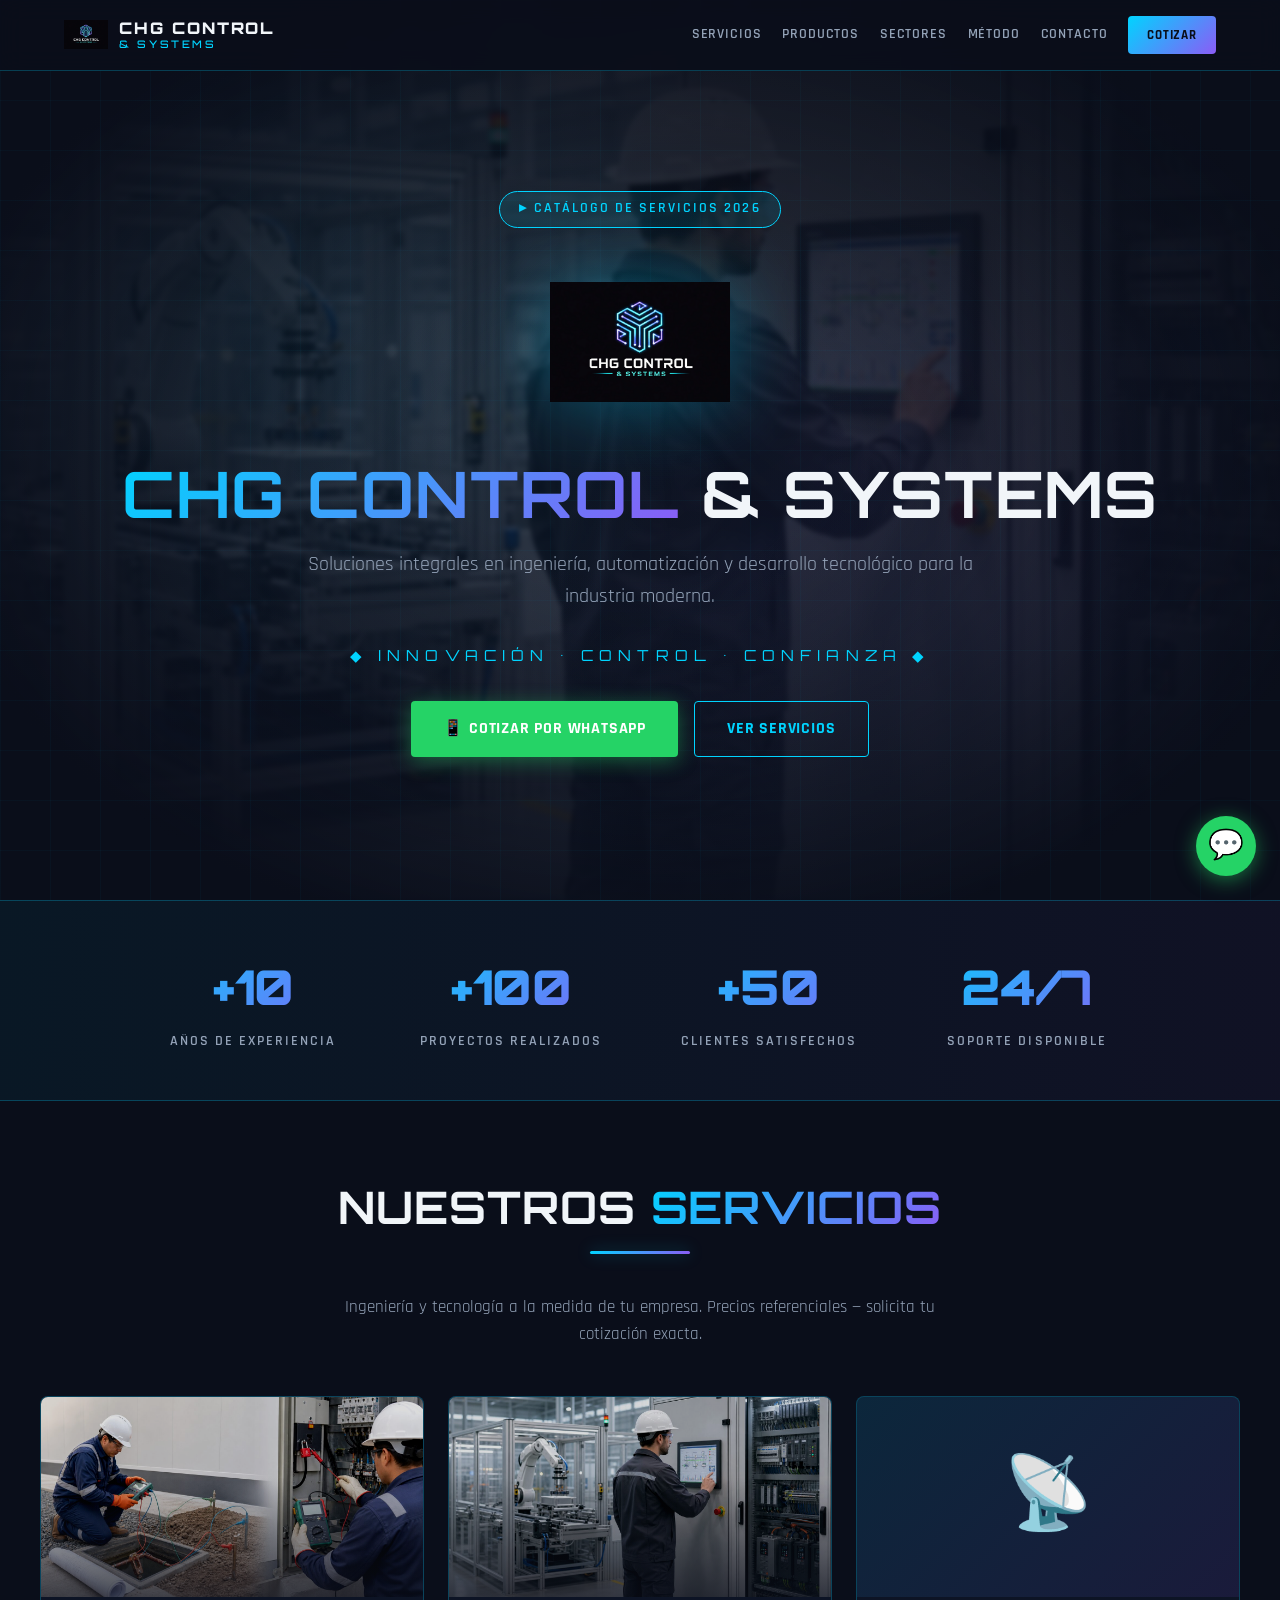
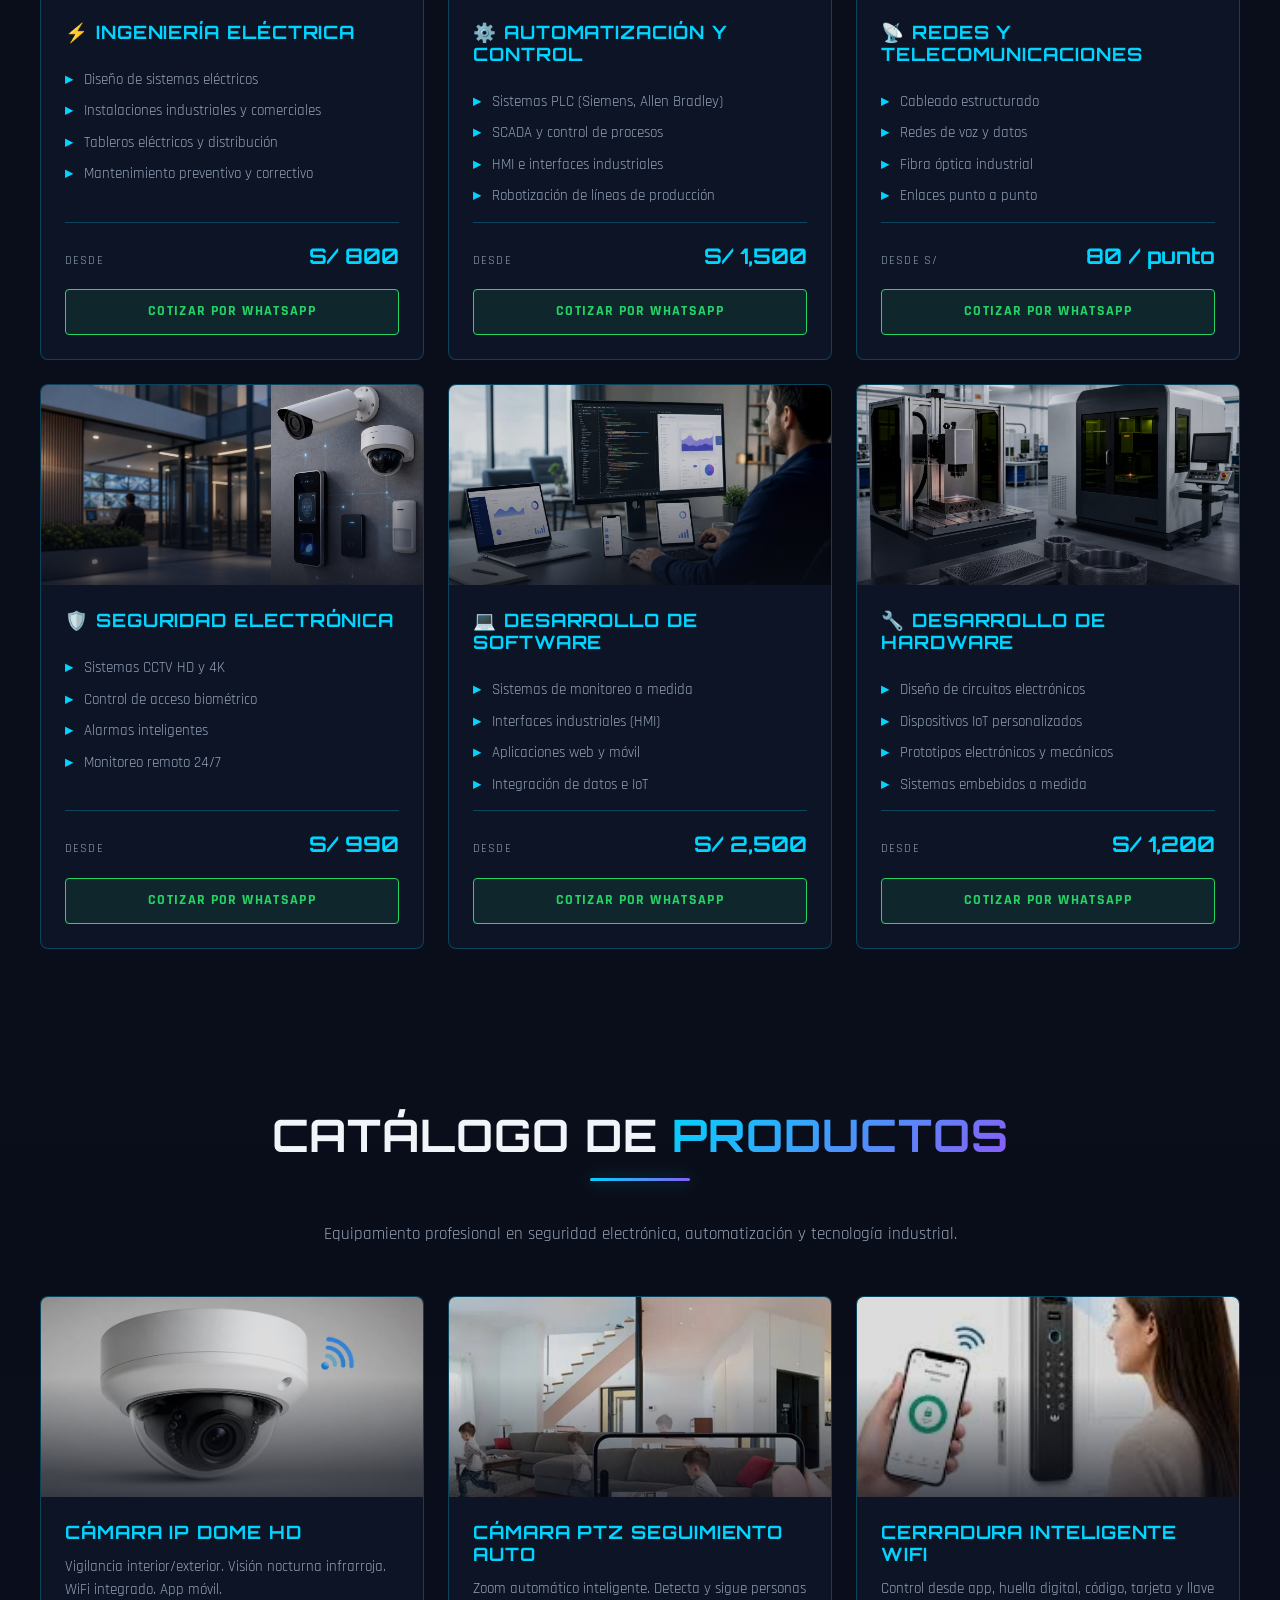
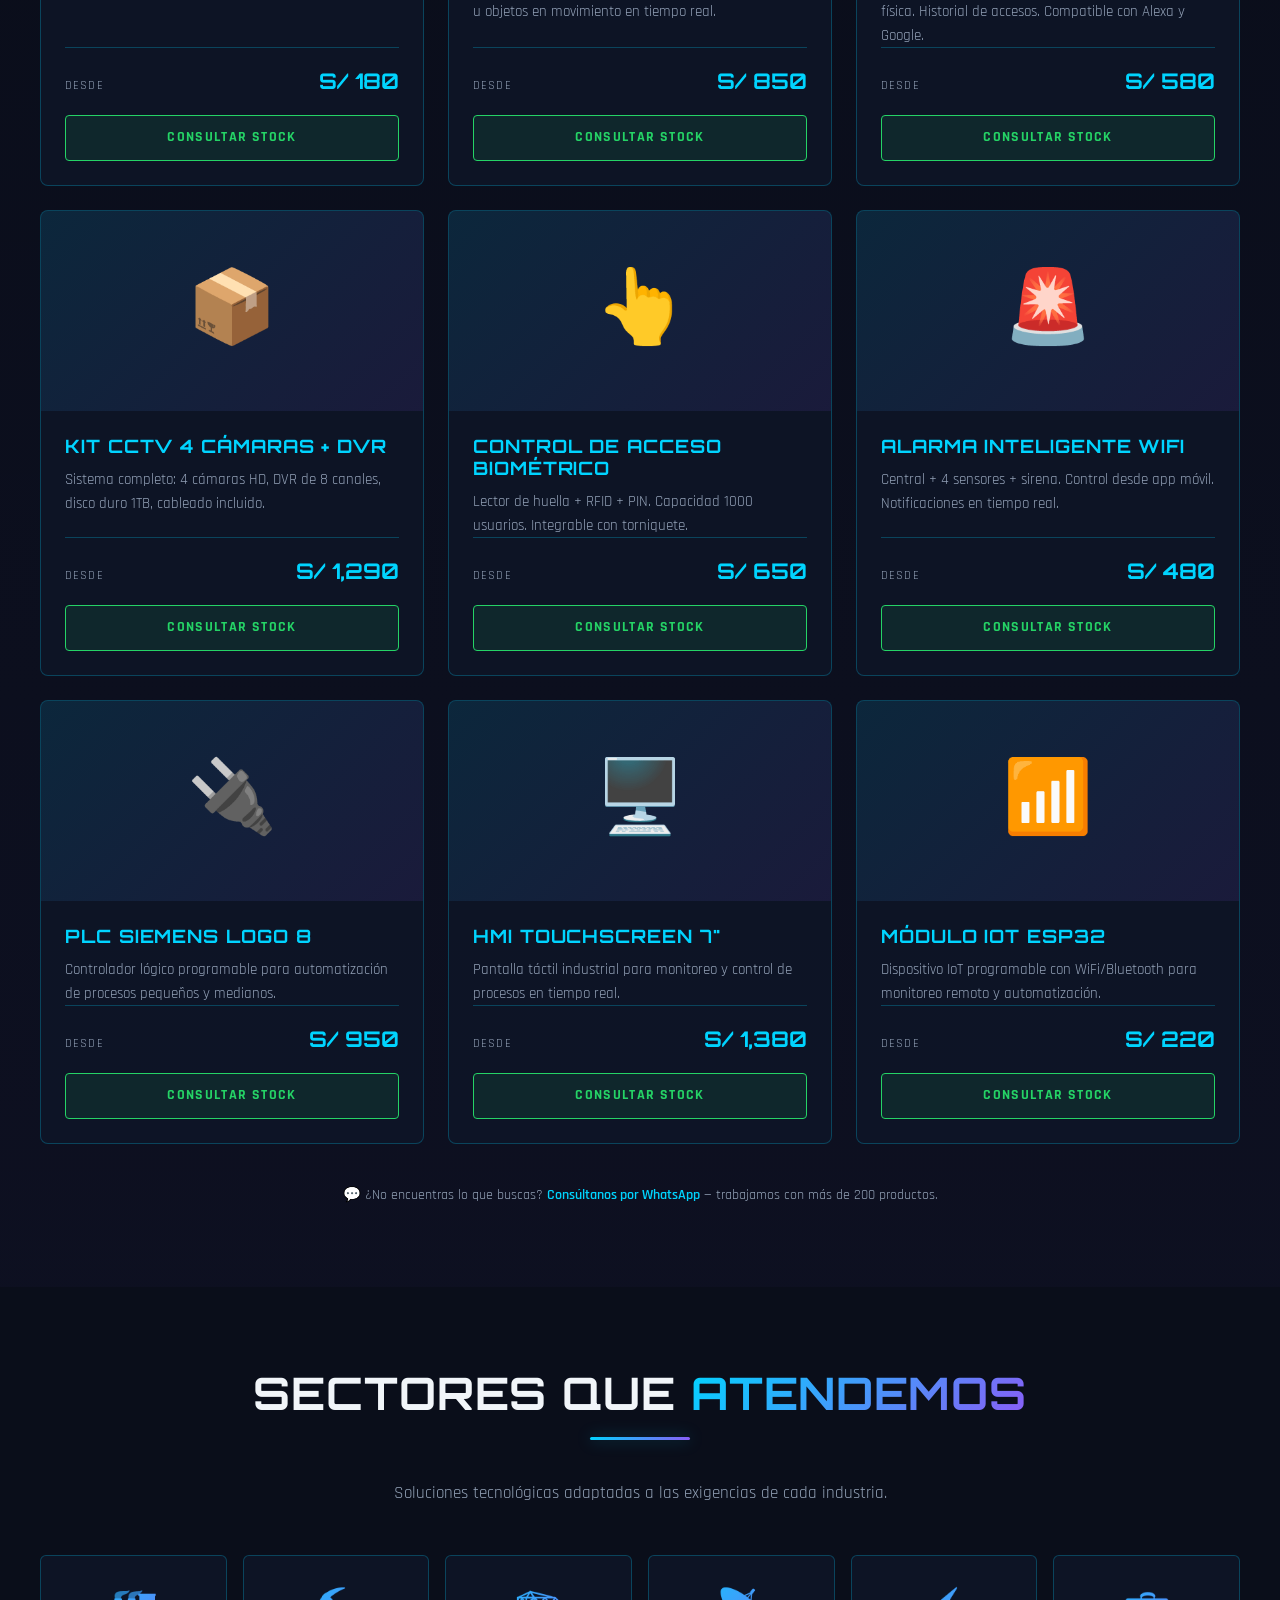
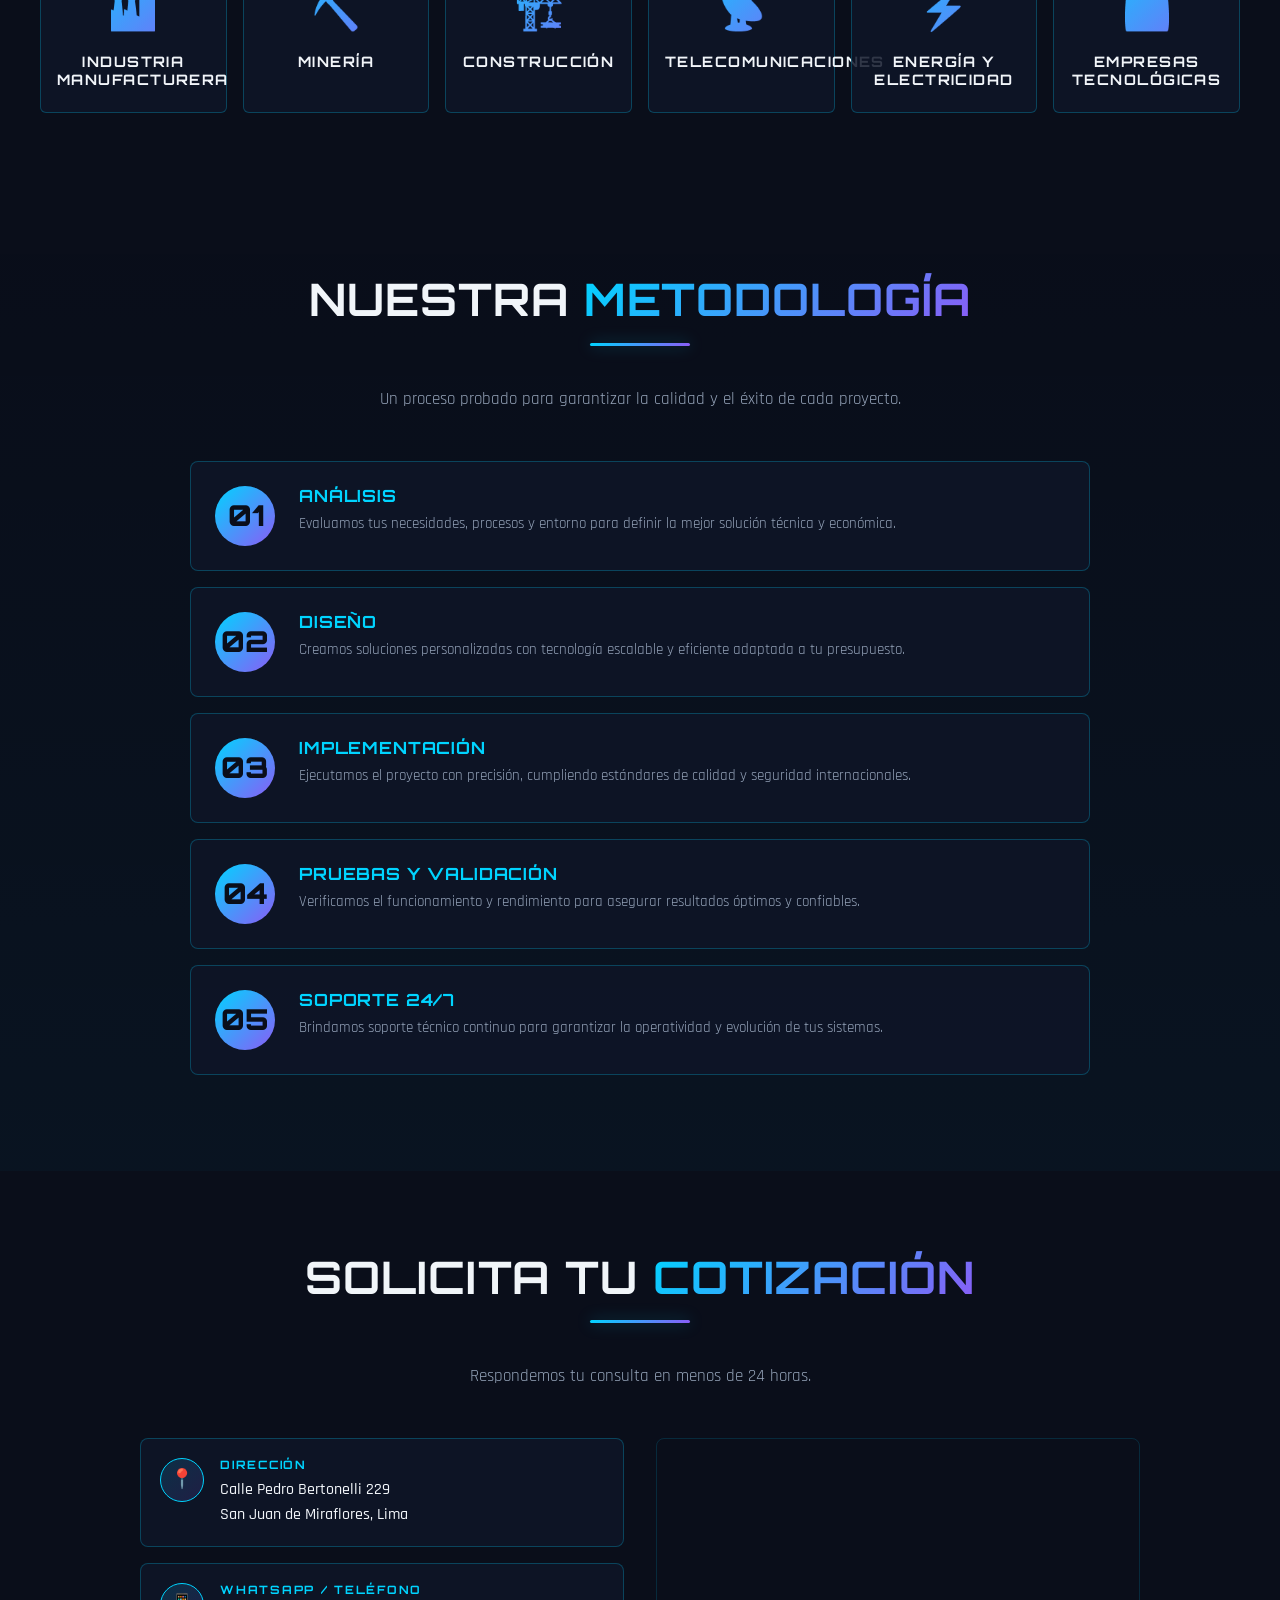
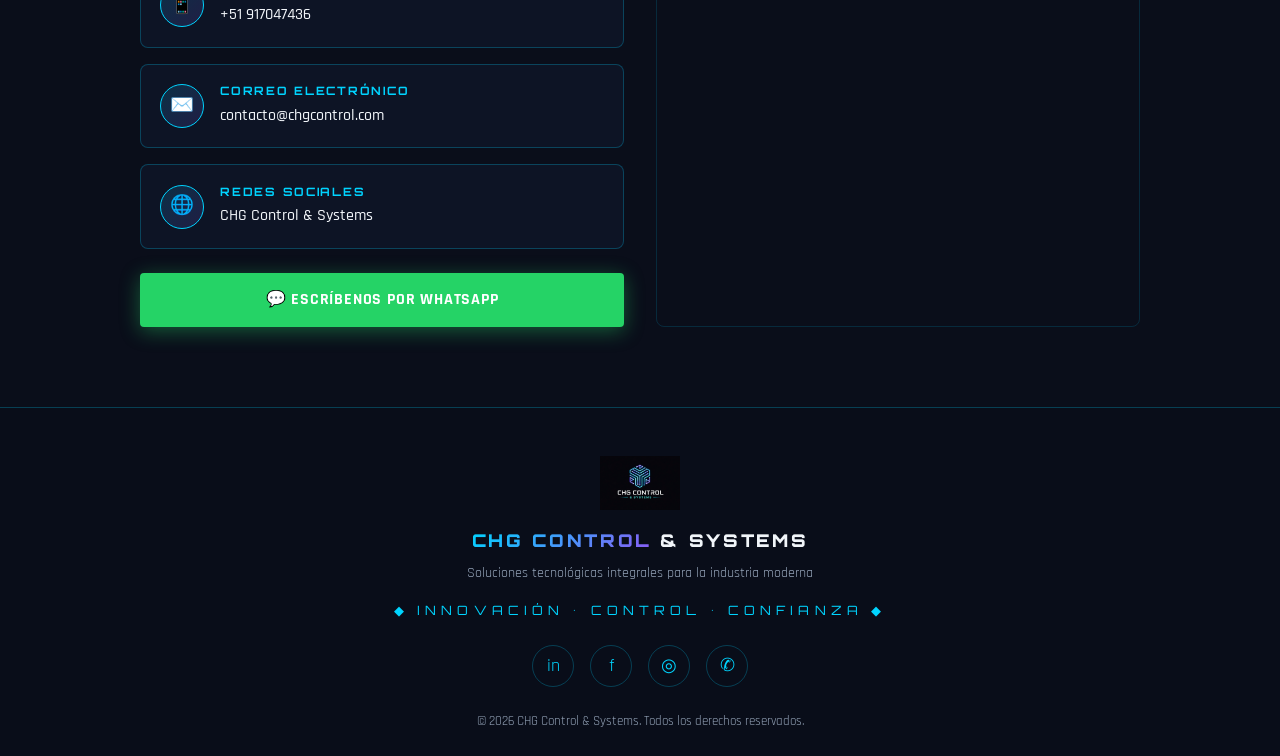
==== commit 879ce47f: "Update index.html" ====
--- a/index.html
+++ b/index.html
@@ -725,7 +725,7 @@
         </div>
         <div class="contact-item">
           <div class="contact-icon">📱</div>
-          <div><h4>WhatsApp / Teléfono</h4><a href="tel:+51973786530">+51 973 786 530</a></div>
+          <div><h4>WhatsApp / Teléfono</h4><a href="tel:+51917047436">+51 917047436</a></div>
         </div>
         <div class="contact-item">
           <div class="contact-icon">✉️</div>
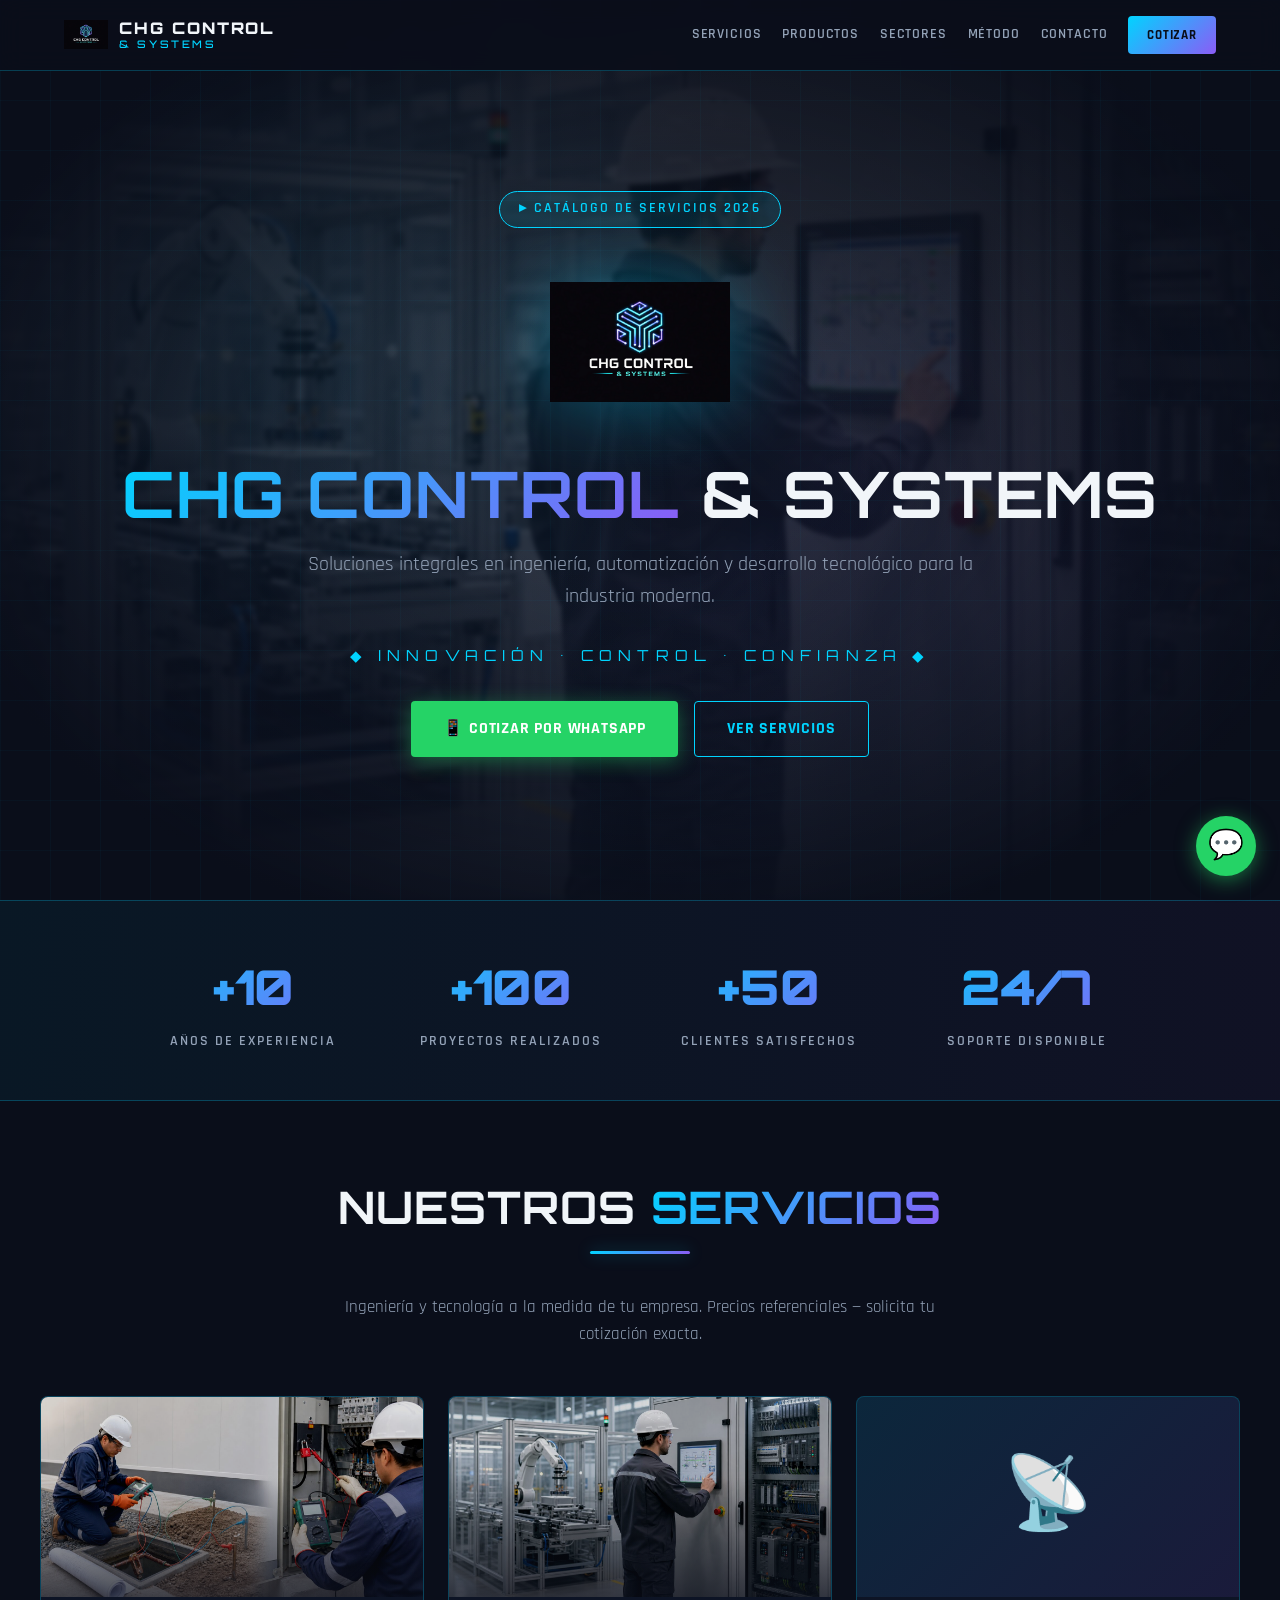
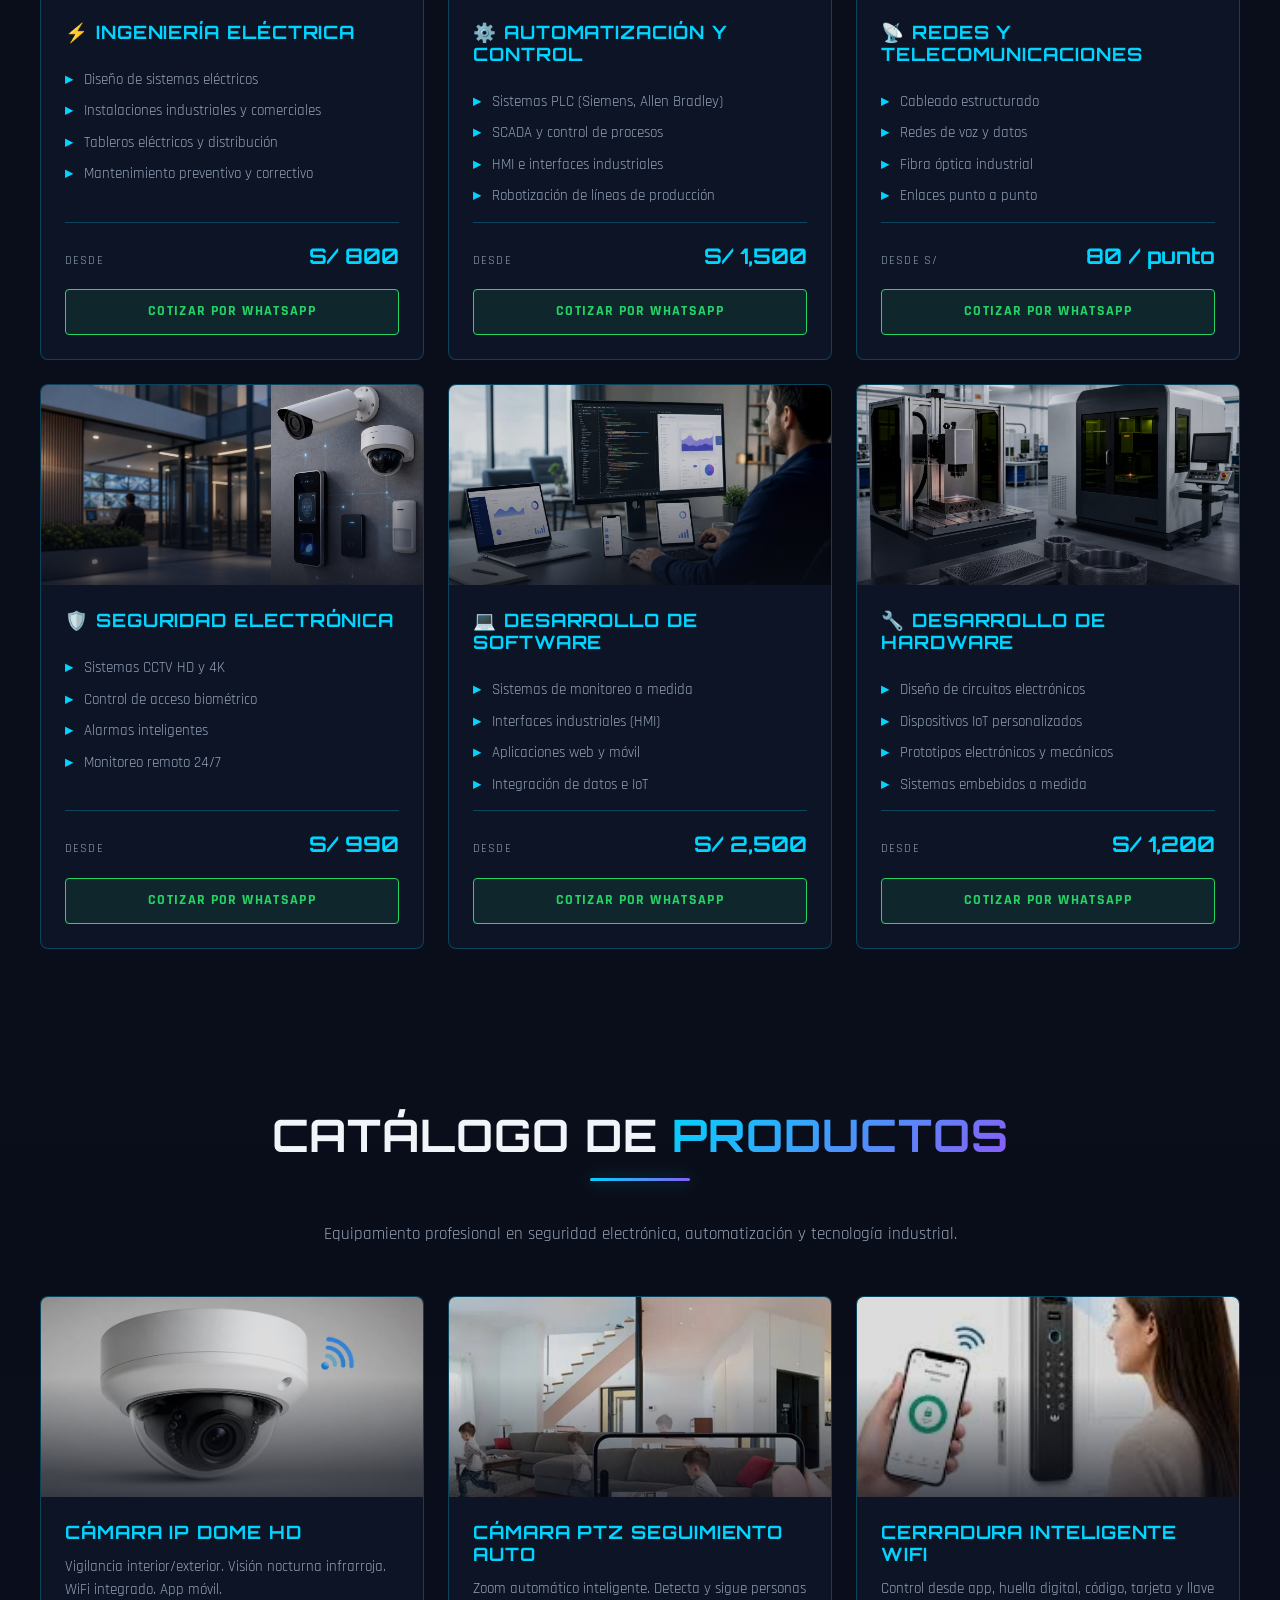
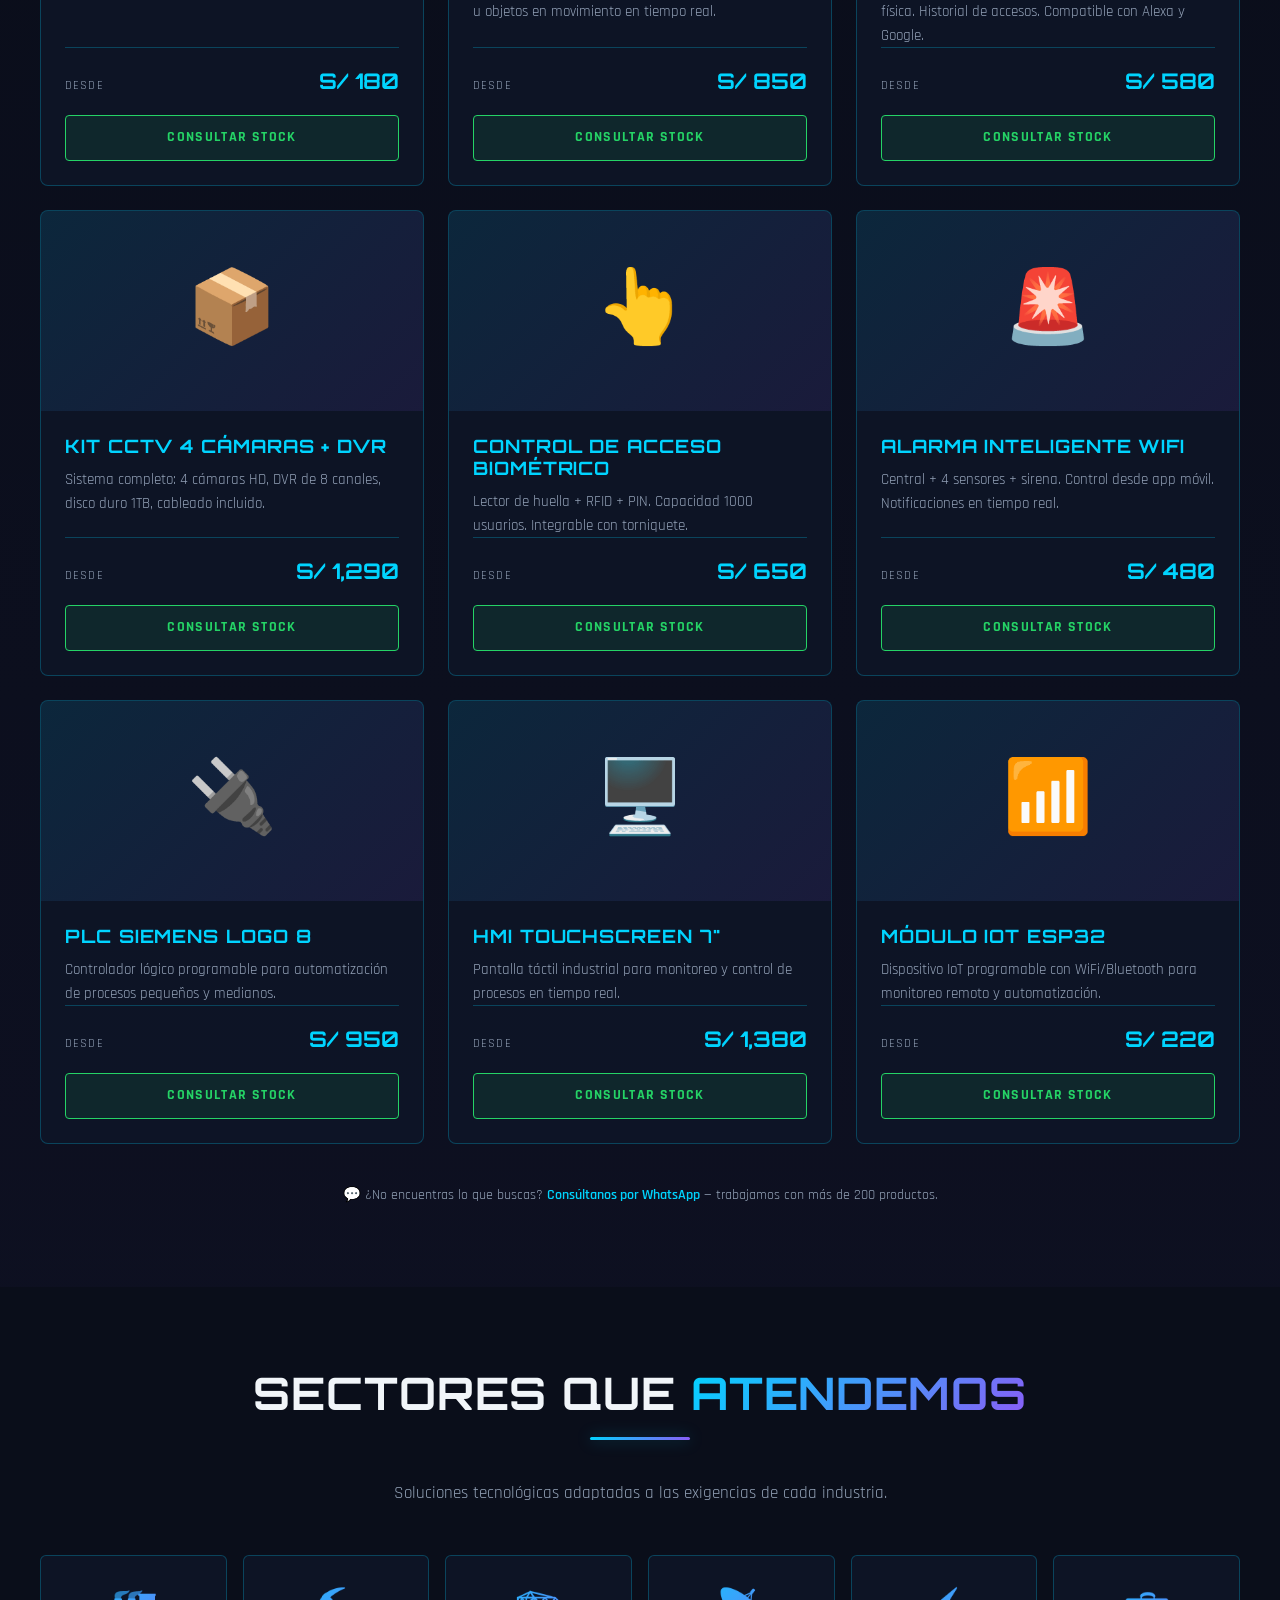
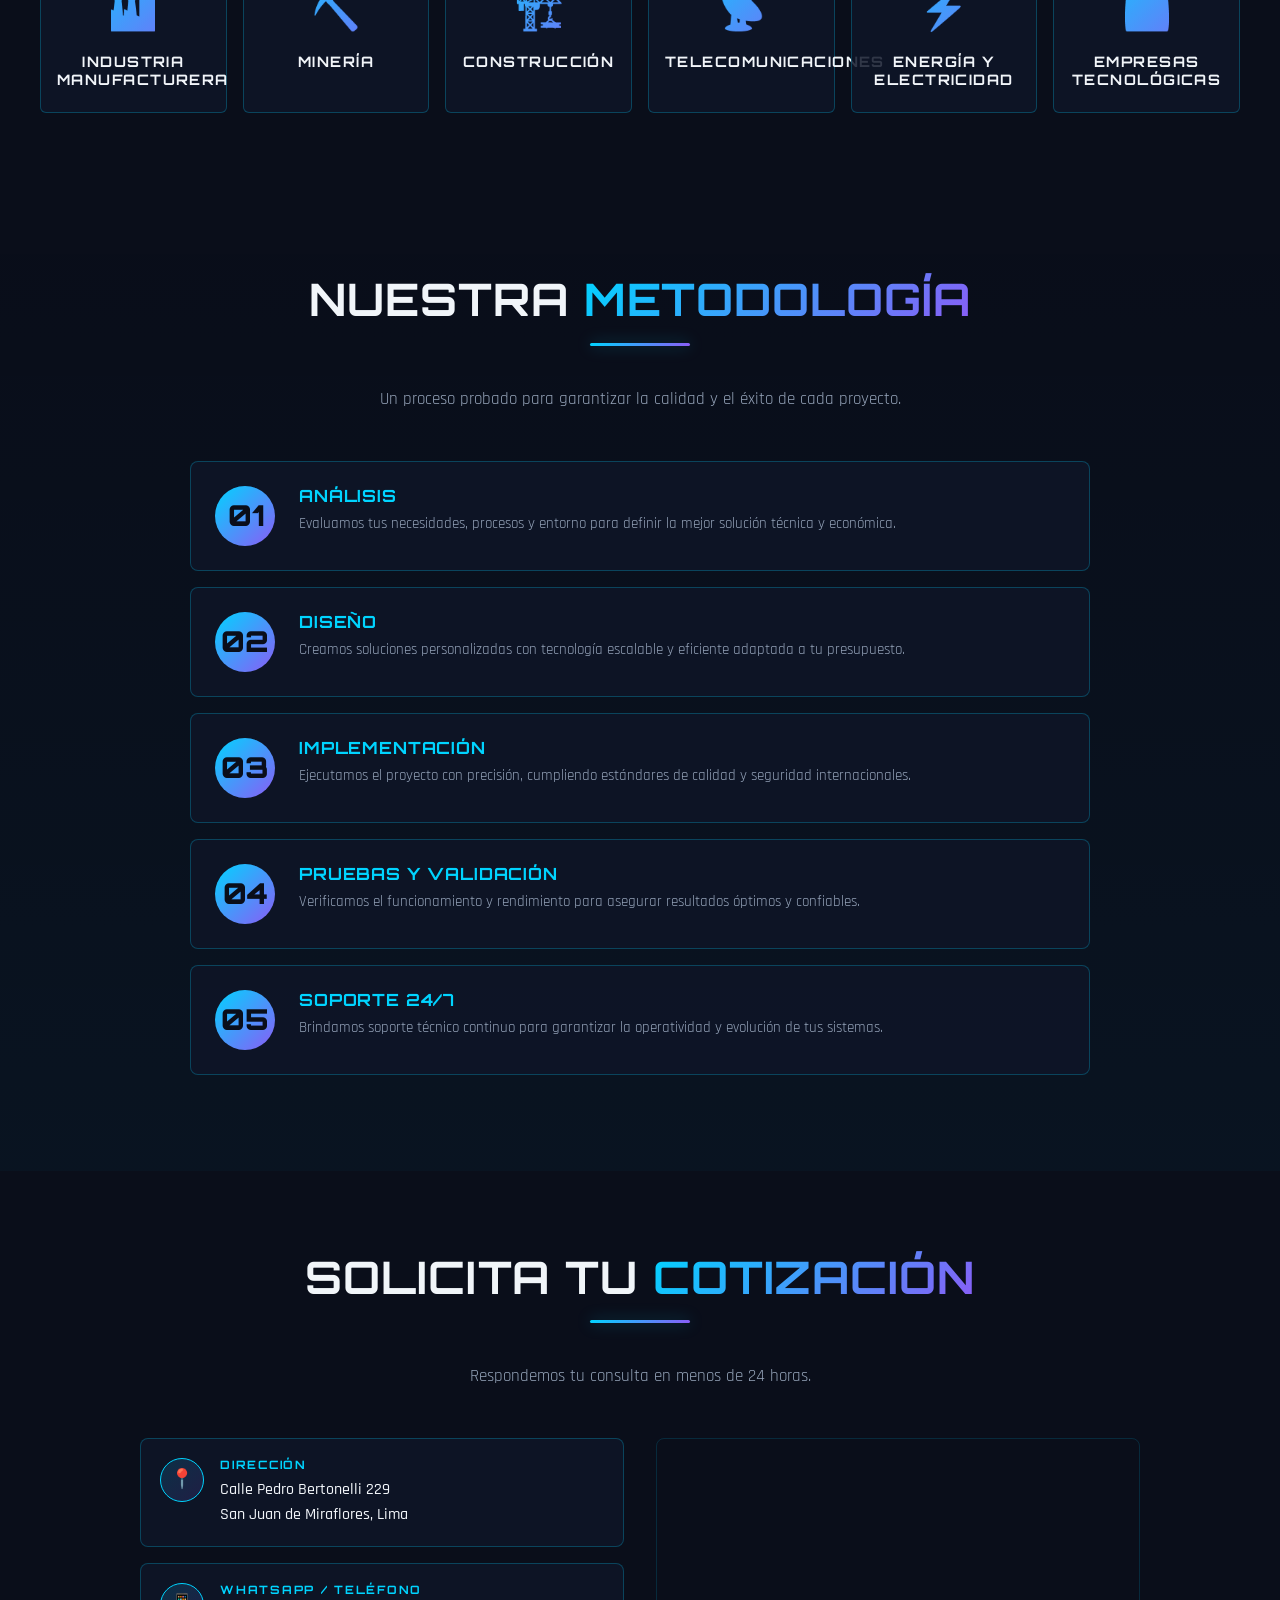
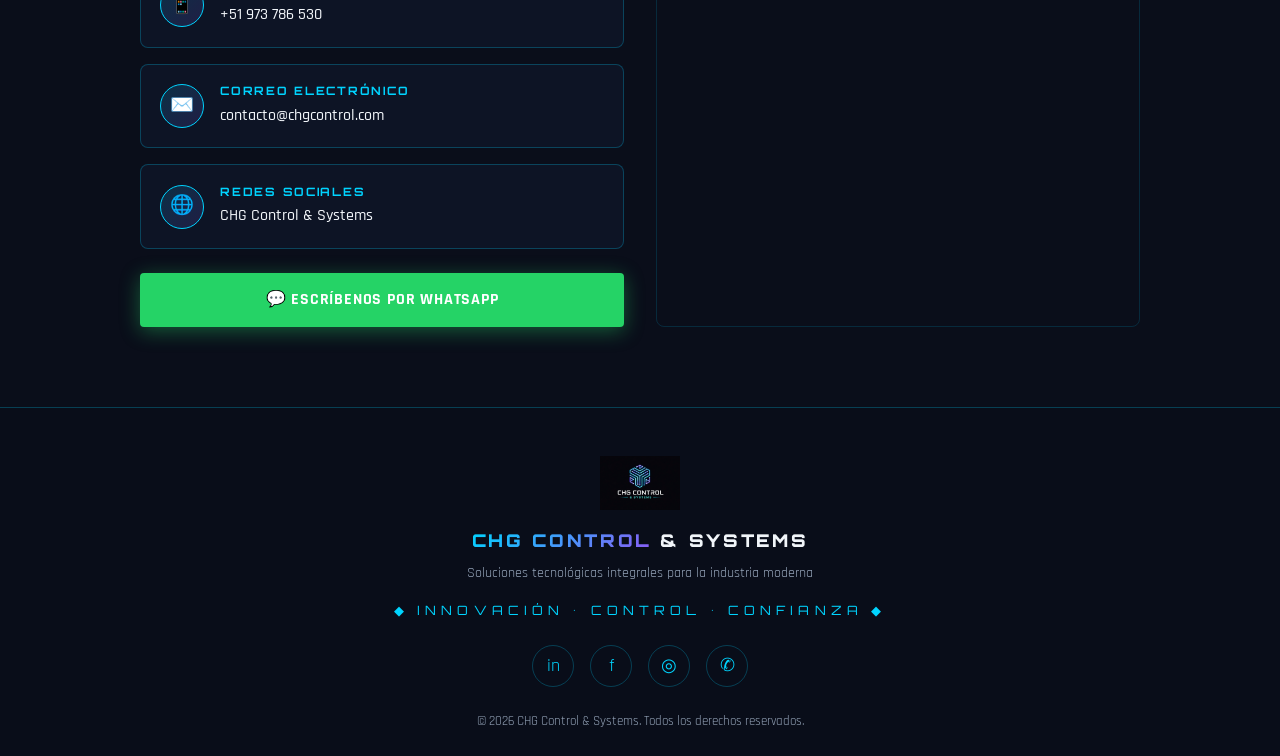
==== commit 6a17d5ef: "Add files via upload" ====
--- a/index.html
+++ b/index.html
@@ -725,7 +725,7 @@
         </div>
         <div class="contact-item">
           <div class="contact-icon">📱</div>
-          <div><h4>WhatsApp / Teléfono</h4><a href="tel:+51917047436">+51 917047436</a></div>
+          <div><h4>WhatsApp / Teléfono</h4><a href="tel:+51973786530">+51 973 786 530</a></div>
         </div>
         <div class="contact-item">
           <div class="contact-icon">✉️</div>
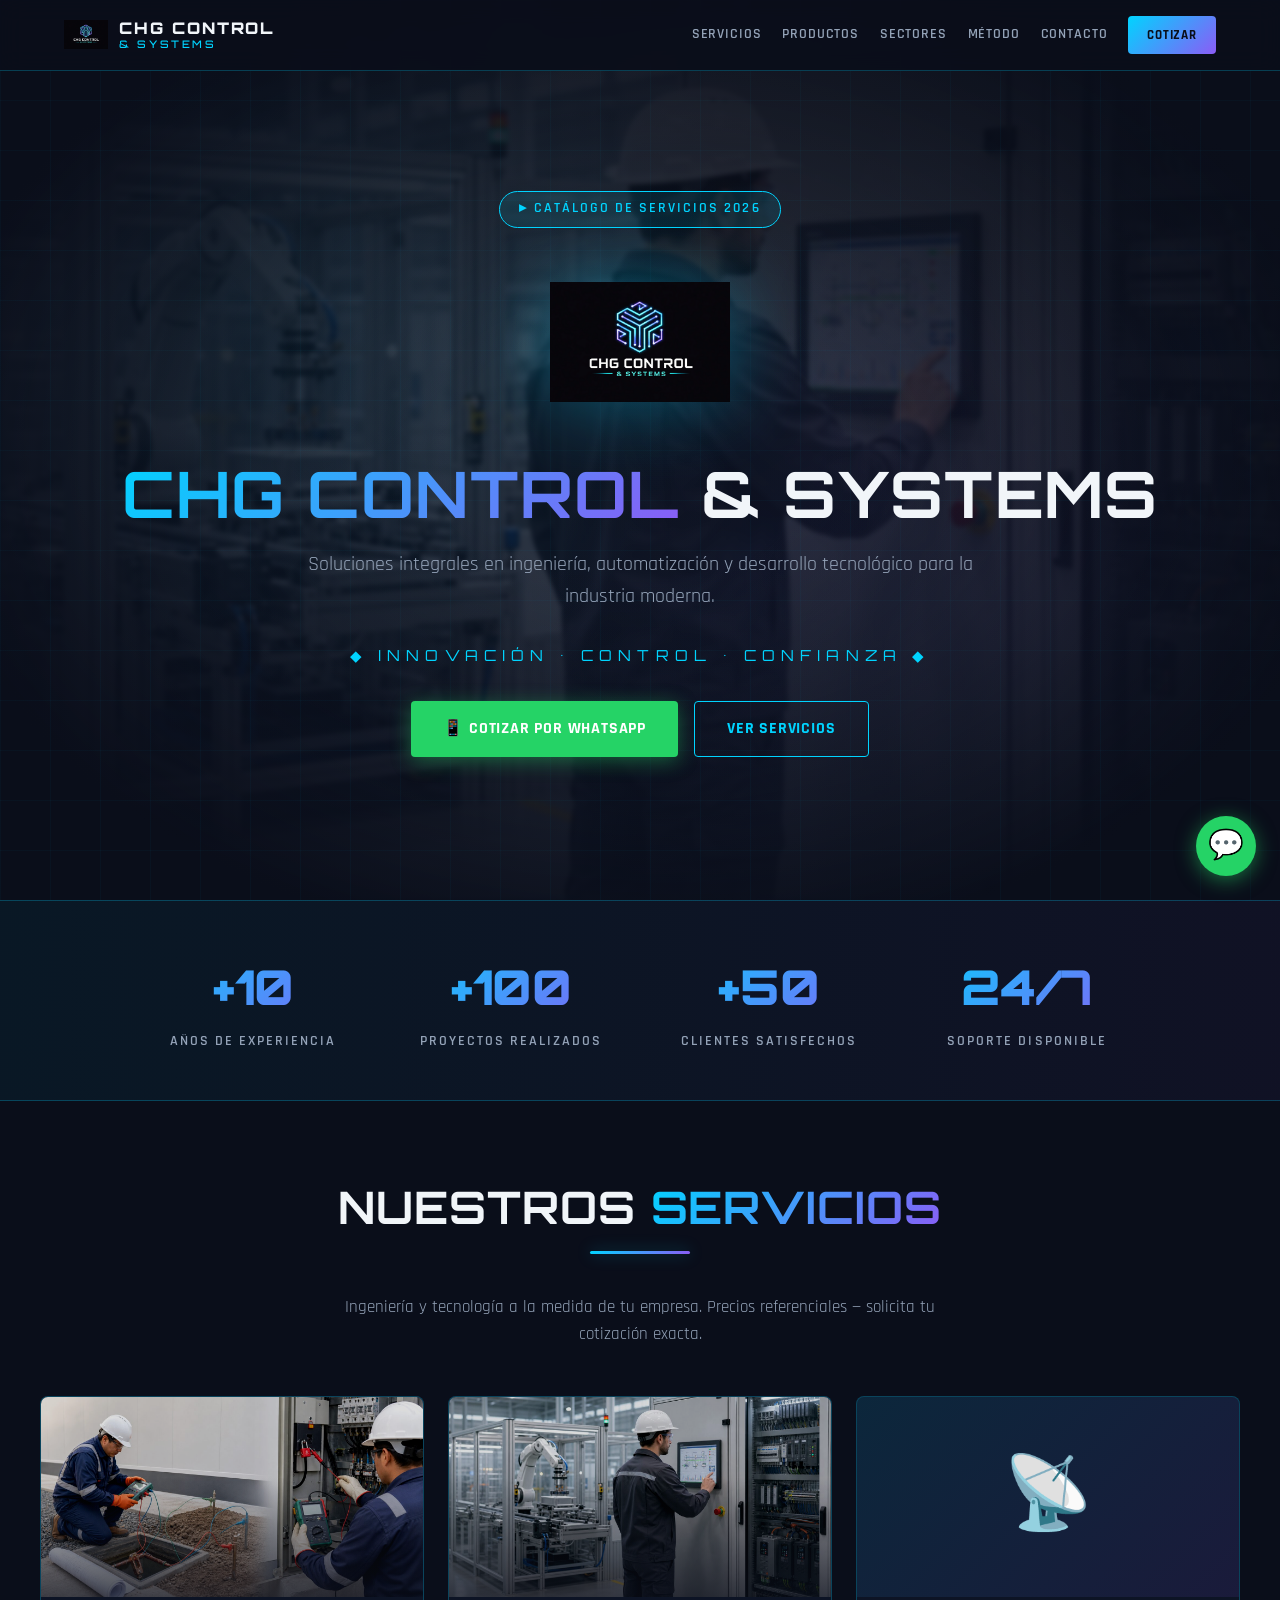
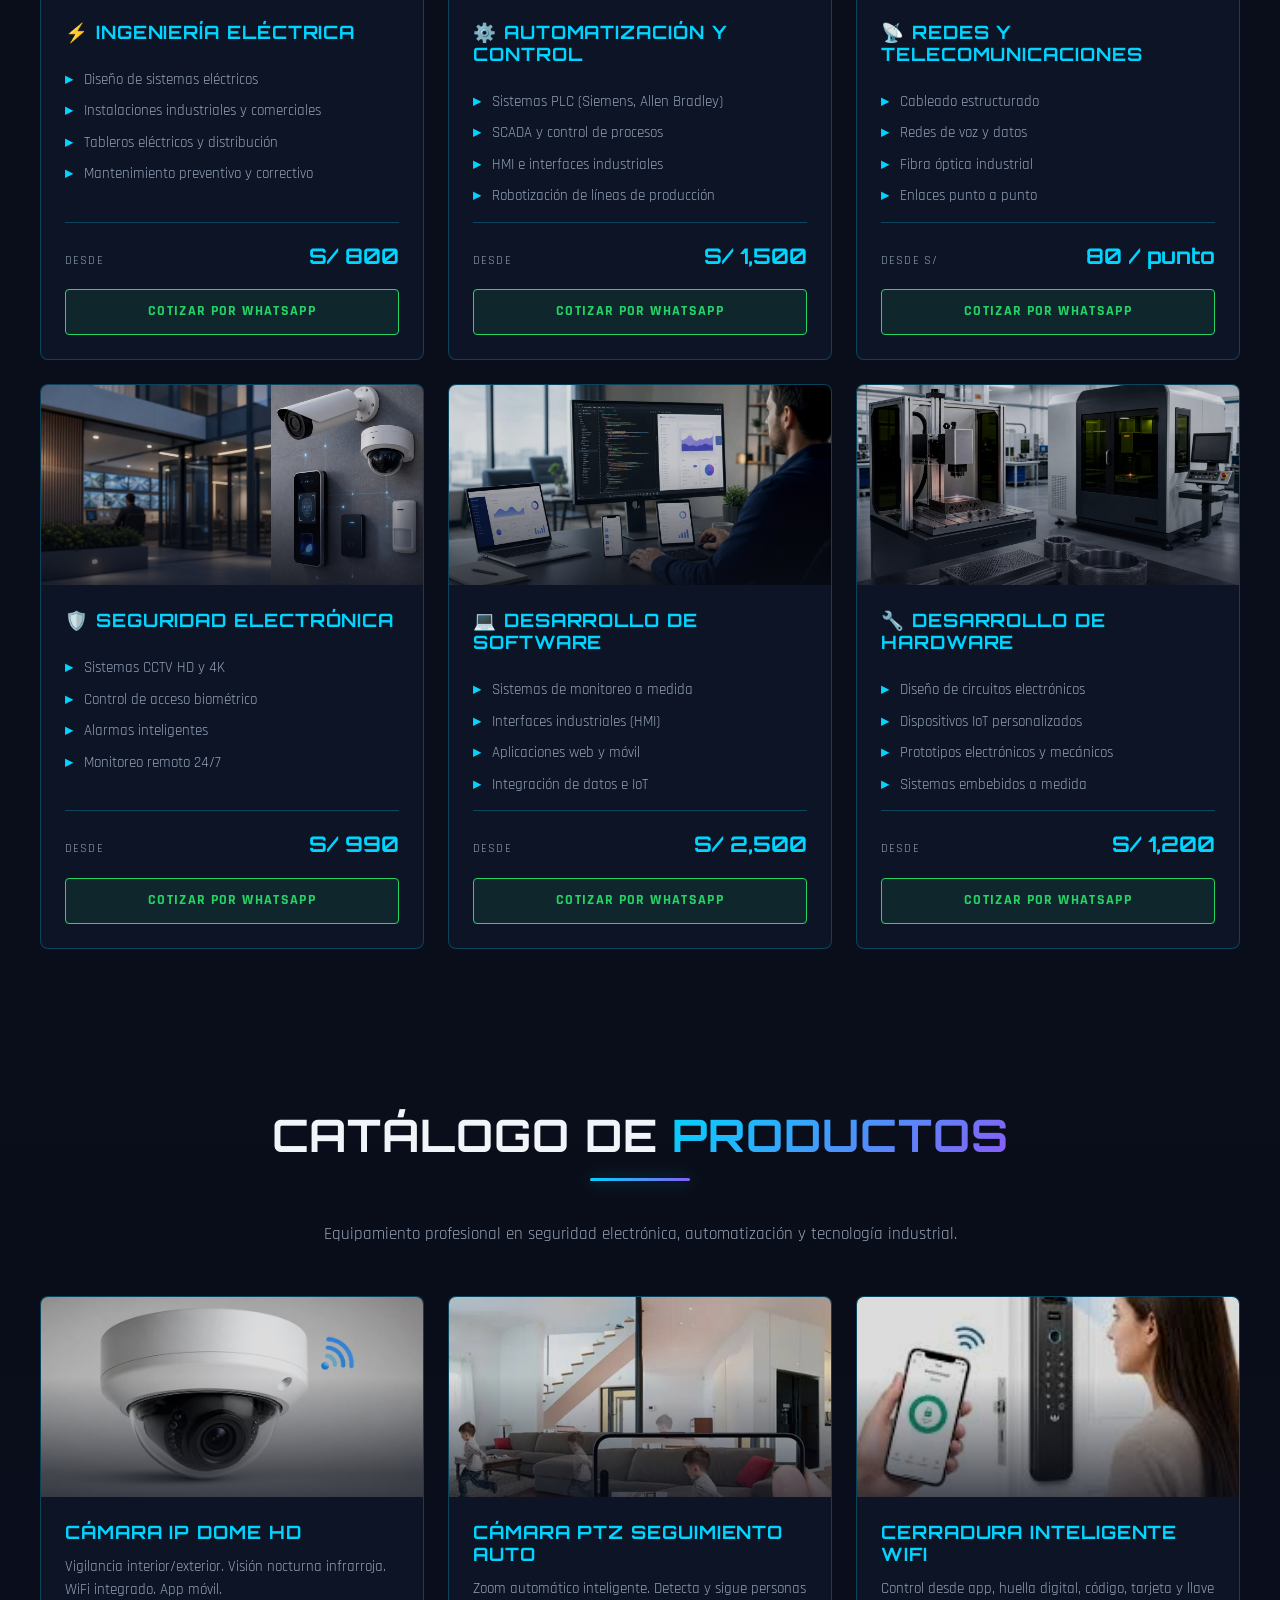
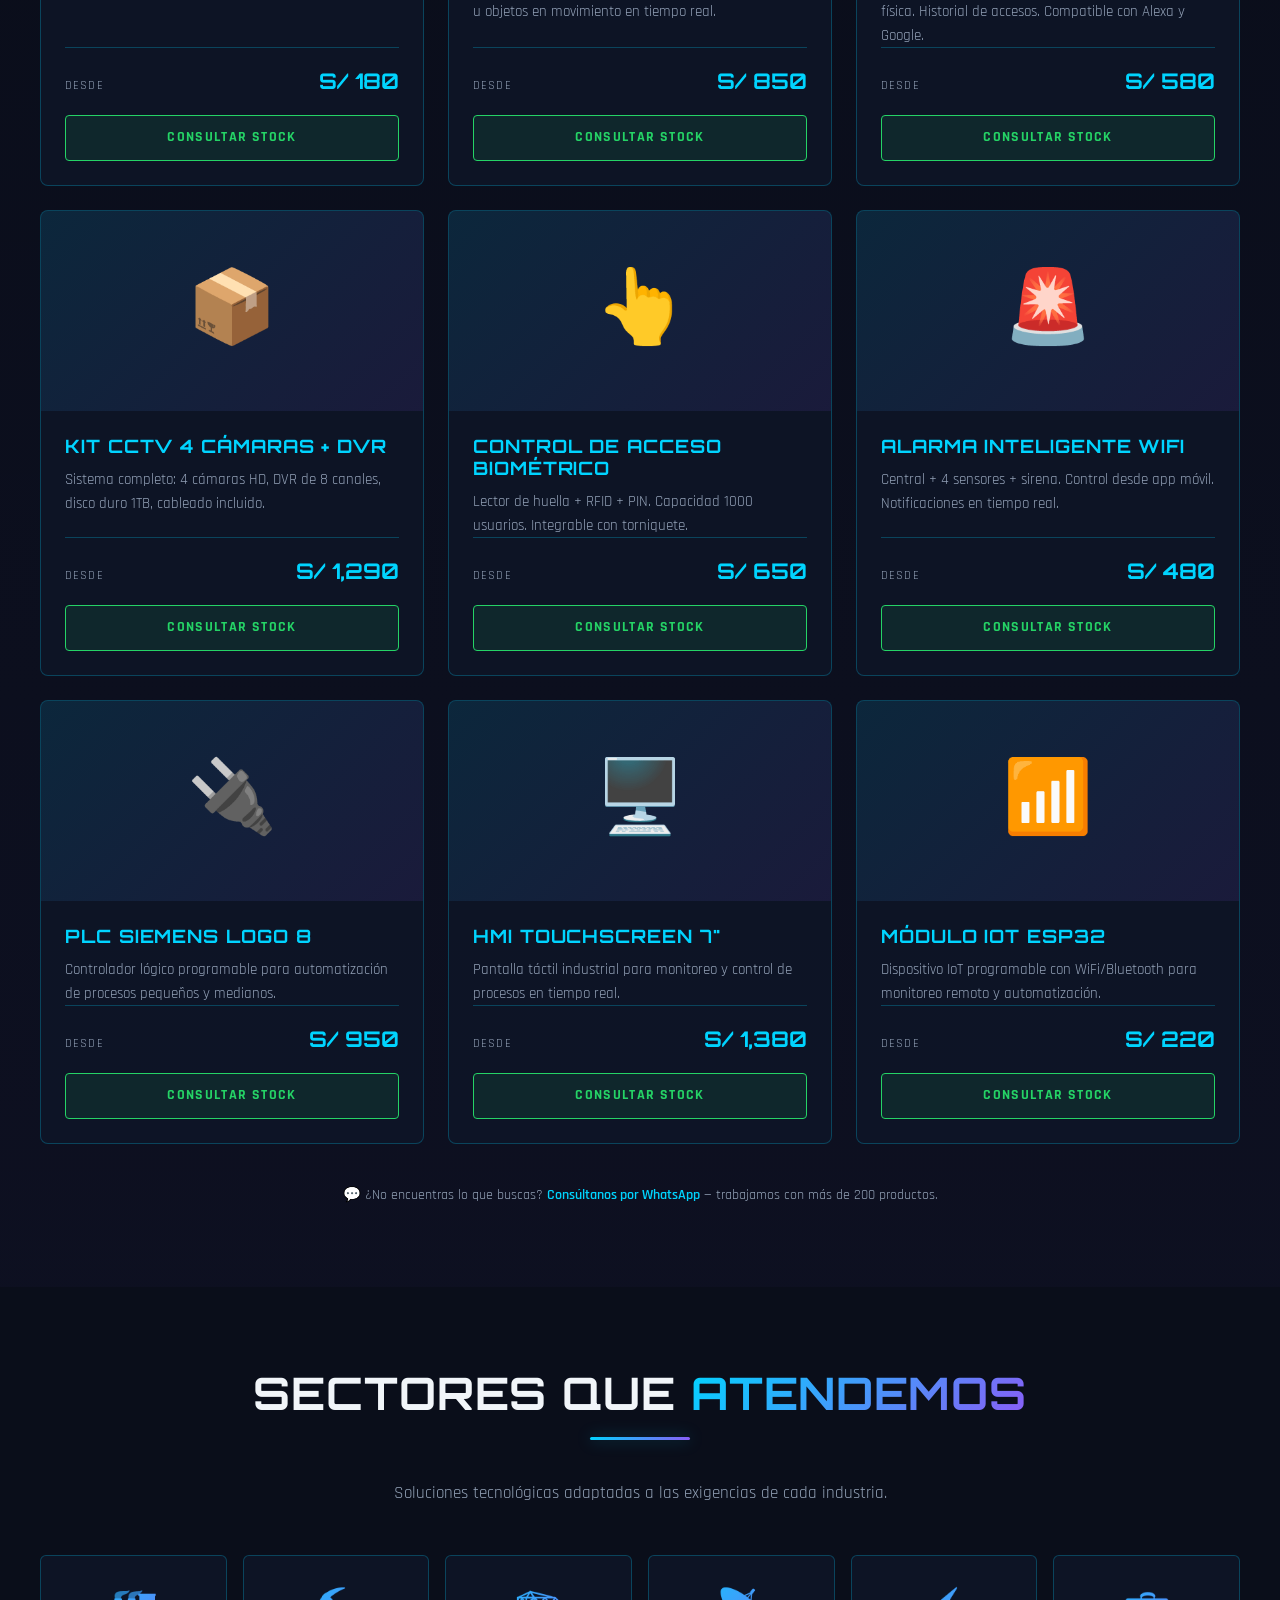
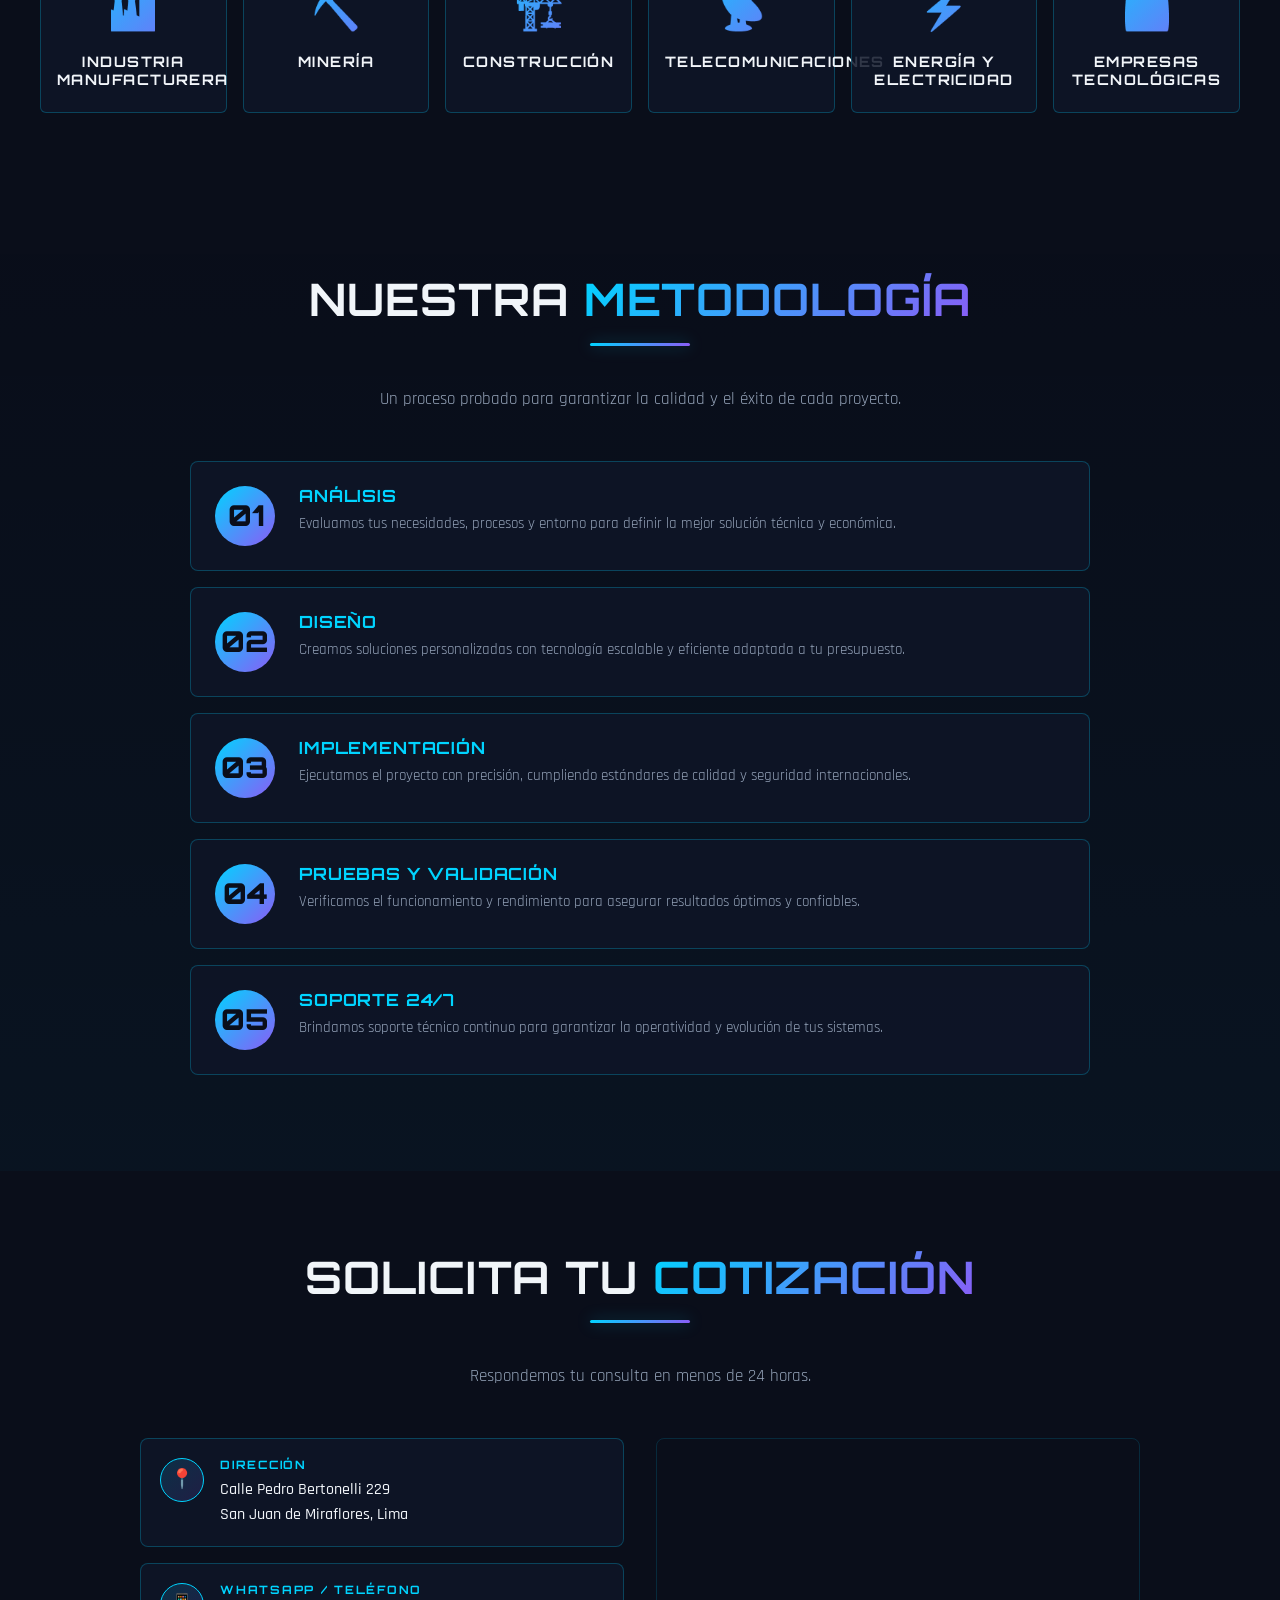
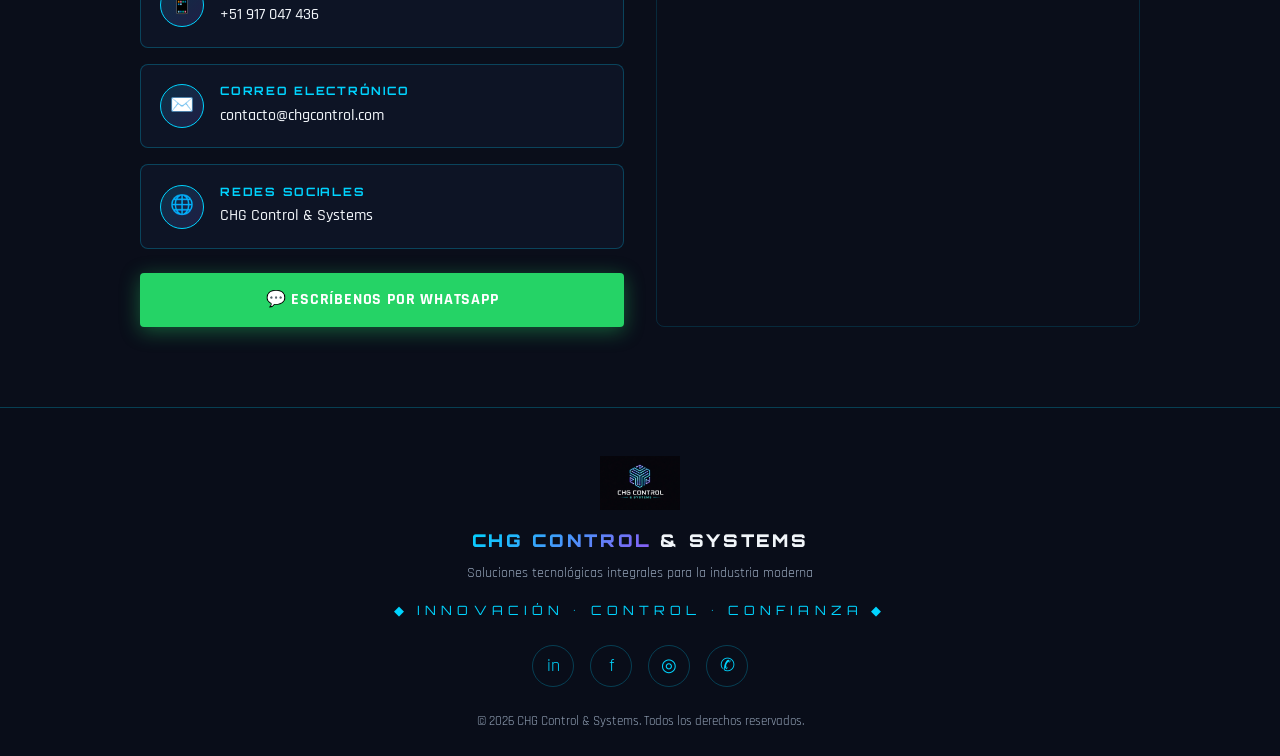
==== commit 0887e87d: "Add files via upload" ====
--- a/index.html
+++ b/index.html
@@ -435,7 +435,7 @@
       <a href="#sectores">Sectores</a>
       <a href="#metodologia">Método</a>
       <a href="#contacto">Contacto</a>
-      <a href="https://wa.me/51973786530?text=Hola%20CHG%2C%20quiero%20una%20cotización" class="nav-cta">Cotizar</a>
+      <a href="https://wa.me/51917047436?text=Hola%20CHG%2C%20quiero%20una%20cotización" class="nav-cta">Cotizar</a>
     </div>
     <button class="nav-toggle" onclick="document.getElementById('navLinks').classList.toggle('open')">☰</button>
   </div>
@@ -450,7 +450,7 @@
     <p class="hero-tagline">Soluciones integrales en ingeniería, automatización y desarrollo tecnológico para la industria moderna.</p>
     <div class="hero-motto">◆ Innovación • Control • Confianza ◆</div>
     <div class="hero-cta">
-      <a href="https://wa.me/51973786530?text=Hola%20CHG%2C%20quiero%20una%20cotización" class="btn btn-whatsapp">
+      <a href="https://wa.me/51917047436?text=Hola%20CHG%2C%20quiero%20una%20cotización" class="btn btn-whatsapp">
         📱 Cotizar por WhatsApp
       </a>
       <a href="#servicios" class="btn btn-outline">Ver Servicios</a>
@@ -488,7 +488,7 @@
             <li>Mantenimiento preventivo y correctivo</li>
           </ul>
           <div class="card-price"><span class="price-label">Desde</span><span class="price-value">S/ 800</span></div>
-          <a href="https://wa.me/51973786530?text=Hola%2C%20quiero%20cotizar%20servicios%20de%20Ingeniería%20Eléctrica" class="card-cta">Cotizar por WhatsApp</a>
+          <a href="https://wa.me/51917047436?text=Hola%2C%20quiero%20cotizar%20servicios%20de%20Ingeniería%20Eléctrica" class="card-cta">Cotizar por WhatsApp</a>
         </div>
       </div>
 
@@ -503,7 +503,7 @@
             <li>Robotización de líneas de producción</li>
           </ul>
           <div class="card-price"><span class="price-label">Desde</span><span class="price-value">S/ 1,500</span></div>
-          <a href="https://wa.me/51973786530?text=Hola%2C%20quiero%20cotizar%20Automatización%20y%20Control" class="card-cta">Cotizar por WhatsApp</a>
+          <a href="https://wa.me/51917047436?text=Hola%2C%20quiero%20cotizar%20Automatización%20y%20Control" class="card-cta">Cotizar por WhatsApp</a>
         </div>
       </div>
 
@@ -518,7 +518,7 @@
             <li>Enlaces punto a punto</li>
           </ul>
           <div class="card-price"><span class="price-label">Desde S/</span><span class="price-value">80 / punto</span></div>
-          <a href="https://wa.me/51973786530?text=Hola%2C%20quiero%20cotizar%20Redes%20y%20Telecomunicaciones" class="card-cta">Cotizar por WhatsApp</a>
+          <a href="https://wa.me/51917047436?text=Hola%2C%20quiero%20cotizar%20Redes%20y%20Telecomunicaciones" class="card-cta">Cotizar por WhatsApp</a>
         </div>
       </div>
 
@@ -533,7 +533,7 @@
             <li>Monitoreo remoto 24/7</li>
           </ul>
           <div class="card-price"><span class="price-label">Desde</span><span class="price-value">S/ 990</span></div>
-          <a href="https://wa.me/51973786530?text=Hola%2C%20quiero%20cotizar%20Seguridad%20Electrónica" class="card-cta">Cotizar por WhatsApp</a>
+          <a href="https://wa.me/51917047436?text=Hola%2C%20quiero%20cotizar%20Seguridad%20Electrónica" class="card-cta">Cotizar por WhatsApp</a>
         </div>
       </div>
 
@@ -548,7 +548,7 @@
             <li>Integración de datos e IoT</li>
           </ul>
           <div class="card-price"><span class="price-label">Desde</span><span class="price-value">S/ 2,500</span></div>
-          <a href="https://wa.me/51973786530?text=Hola%2C%20quiero%20cotizar%20Desarrollo%20de%20Software" class="card-cta">Cotizar por WhatsApp</a>
+          <a href="https://wa.me/51917047436?text=Hola%2C%20quiero%20cotizar%20Desarrollo%20de%20Software" class="card-cta">Cotizar por WhatsApp</a>
         </div>
       </div>
 
@@ -563,7 +563,7 @@
             <li>Sistemas embebidos a medida</li>
           </ul>
           <div class="card-price"><span class="price-label">Desde</span><span class="price-value">S/ 1,200</span></div>
-          <a href="https://wa.me/51973786530?text=Hola%2C%20quiero%20cotizar%20Desarrollo%20de%20Hardware" class="card-cta">Cotizar por WhatsApp</a>
+          <a href="https://wa.me/51917047436?text=Hola%2C%20quiero%20cotizar%20Desarrollo%20de%20Hardware" class="card-cta">Cotizar por WhatsApp</a>
         </div>
       </div>
 
@@ -586,7 +586,7 @@
           <h3>Cámara IP Dome HD</h3>
           <p>Vigilancia interior/exterior. Visión nocturna infrarroja. WiFi integrado. App móvil.</p>
           <div class="card-price"><span class="price-label">Desde</span><span class="price-value">S/ 180</span></div>
-          <a href="https://wa.me/51973786530?text=Hola%2C%20me%20interesa%20la%20Cámara%20IP%20Dome" class="card-cta">Consultar Stock</a>
+          <a href="https://wa.me/51917047436?text=Hola%2C%20me%20interesa%20la%20Cámara%20IP%20Dome" class="card-cta">Consultar Stock</a>
         </div>
       </div>
 
@@ -596,7 +596,7 @@
           <h3>Cámara PTZ Seguimiento Auto</h3>
           <p>Zoom automático inteligente. Detecta y sigue personas u objetos en movimiento en tiempo real.</p>
           <div class="card-price"><span class="price-label">Desde</span><span class="price-value">S/ 850</span></div>
-          <a href="https://wa.me/51973786530?text=Hola%2C%20me%20interesa%20la%20Cámara%20PTZ%20con%20Seguimiento" class="card-cta">Consultar Stock</a>
+          <a href="https://wa.me/51917047436?text=Hola%2C%20me%20interesa%20la%20Cámara%20PTZ%20con%20Seguimiento" class="card-cta">Consultar Stock</a>
         </div>
       </div>
 
@@ -606,7 +606,7 @@
           <h3>Cerradura Inteligente WiFi</h3>
           <p>Control desde app, huella digital, código, tarjeta y llave física. Historial de accesos. Compatible con Alexa y Google.</p>
           <div class="card-price"><span class="price-label">Desde</span><span class="price-value">S/ 580</span></div>
-          <a href="https://wa.me/51973786530?text=Hola%2C%20me%20interesa%20la%20Cerradura%20Inteligente" class="card-cta">Consultar Stock</a>
+          <a href="https://wa.me/51917047436?text=Hola%2C%20me%20interesa%20la%20Cerradura%20Inteligente" class="card-cta">Consultar Stock</a>
         </div>
       </div>
 
@@ -616,7 +616,7 @@
           <h3>Kit CCTV 4 Cámaras + DVR</h3>
           <p>Sistema completo: 4 cámaras HD, DVR de 8 canales, disco duro 1TB, cableado incluido.</p>
           <div class="card-price"><span class="price-label">Desde</span><span class="price-value">S/ 1,290</span></div>
-          <a href="https://wa.me/51973786530?text=Hola%2C%20me%20interesa%20el%20Kit%20CCTV%204%20Cámaras" class="card-cta">Consultar Stock</a>
+          <a href="https://wa.me/51917047436?text=Hola%2C%20me%20interesa%20el%20Kit%20CCTV%204%20Cámaras" class="card-cta">Consultar Stock</a>
         </div>
       </div>
 
@@ -626,7 +626,7 @@
           <h3>Control de Acceso Biométrico</h3>
           <p>Lector de huella + RFID + PIN. Capacidad 1000 usuarios. Integrable con torniquete.</p>
           <div class="card-price"><span class="price-label">Desde</span><span class="price-value">S/ 650</span></div>
-          <a href="https://wa.me/51973786530?text=Hola%2C%20me%20interesa%20el%20Control%20de%20Acceso%20Biométrico" class="card-cta">Consultar Stock</a>
+          <a href="https://wa.me/51917047436?text=Hola%2C%20me%20interesa%20el%20Control%20de%20Acceso%20Biométrico" class="card-cta">Consultar Stock</a>
         </div>
       </div>
 
@@ -636,7 +636,7 @@
           <h3>Alarma Inteligente WiFi</h3>
           <p>Central + 4 sensores + sirena. Control desde app móvil. Notificaciones en tiempo real.</p>
           <div class="card-price"><span class="price-label">Desde</span><span class="price-value">S/ 480</span></div>
-          <a href="https://wa.me/51973786530?text=Hola%2C%20me%20interesa%20la%20Alarma%20Inteligente" class="card-cta">Consultar Stock</a>
+          <a href="https://wa.me/51917047436?text=Hola%2C%20me%20interesa%20la%20Alarma%20Inteligente" class="card-cta">Consultar Stock</a>
         </div>
       </div>
 
@@ -646,7 +646,7 @@
           <h3>PLC Siemens LOGO 8</h3>
           <p>Controlador lógico programable para automatización de procesos pequeños y medianos.</p>
           <div class="card-price"><span class="price-label">Desde</span><span class="price-value">S/ 950</span></div>
-          <a href="https://wa.me/51973786530?text=Hola%2C%20me%20interesa%20el%20PLC%20Siemens%20LOGO%208" class="card-cta">Consultar Stock</a>
+          <a href="https://wa.me/51917047436?text=Hola%2C%20me%20interesa%20el%20PLC%20Siemens%20LOGO%208" class="card-cta">Consultar Stock</a>
         </div>
       </div>
 
@@ -656,7 +656,7 @@
           <h3>HMI Touchscreen 7"</h3>
           <p>Pantalla táctil industrial para monitoreo y control de procesos en tiempo real.</p>
           <div class="card-price"><span class="price-label">Desde</span><span class="price-value">S/ 1,380</span></div>
-          <a href="https://wa.me/51973786530?text=Hola%2C%20me%20interesa%20el%20HMI%20Touchscreen" class="card-cta">Consultar Stock</a>
+          <a href="https://wa.me/51917047436?text=Hola%2C%20me%20interesa%20el%20HMI%20Touchscreen" class="card-cta">Consultar Stock</a>
         </div>
       </div>
 
@@ -666,14 +666,14 @@
           <h3>Módulo IoT ESP32</h3>
           <p>Dispositivo IoT programable con WiFi/Bluetooth para monitoreo remoto y automatización.</p>
           <div class="card-price"><span class="price-label">Desde</span><span class="price-value">S/ 220</span></div>
-          <a href="https://wa.me/51973786530?text=Hola%2C%20me%20interesa%20el%20Módulo%20IoT%20ESP32" class="card-cta">Consultar Stock</a>
+          <a href="https://wa.me/51917047436?text=Hola%2C%20me%20interesa%20el%20Módulo%20IoT%20ESP32" class="card-cta">Consultar Stock</a>
         </div>
       </div>
 
     </div>
 
     <p style="text-align:center; color: var(--text-dim); margin-top: 2.5rem; font-size:0.9rem;">
-      💬 ¿No encuentras lo que buscas? <a href="https://wa.me/51973786530" style="color: var(--cyan); font-weight: 600;">Consúltanos por WhatsApp</a> — trabajamos con más de 200 productos.
+      💬 ¿No encuentras lo que buscas? <a href="https://wa.me/51917047436" style="color: var(--cyan); font-weight: 600;">Consúltanos por WhatsApp</a> — trabajamos con más de 200 productos.
     </p>
   </div>
 </section>
@@ -725,7 +725,7 @@
         </div>
         <div class="contact-item">
           <div class="contact-icon">📱</div>
-          <div><h4>WhatsApp / Teléfono</h4><a href="tel:+51973786530">+51 973 786 530</a></div>
+          <div><h4>WhatsApp / Teléfono</h4><a href="tel:+51917047436">+51 917 047 436</a></div>
         </div>
         <div class="contact-item">
           <div class="contact-icon">✉️</div>
@@ -735,7 +735,7 @@
           <div class="contact-icon">🌐</div>
           <div><h4>Redes Sociales</h4><p>CHG Control & Systems</p></div>
         </div>
-        <a href="https://wa.me/51973786530?text=Hola%20CHG%2C%20quiero%20una%20cotización" class="btn btn-whatsapp" style="width: 100%; justify-content: center; margin-top: 0.5rem;">
+        <a href="https://wa.me/51917047436?text=Hola%20CHG%2C%20quiero%20una%20cotización" class="btn btn-whatsapp" style="width: 100%; justify-content: center; margin-top: 0.5rem;">
           💬 Escríbenos por WhatsApp
         </a>
       </div>
@@ -756,13 +756,13 @@
     <a href="#" title="LinkedIn">in</a>
     <a href="#" title="Facebook">f</a>
     <a href="#" title="Instagram">◎</a>
-    <a href="https://wa.me/51973786530" title="WhatsApp">✆</a>
+    <a href="https://wa.me/51917047436" title="WhatsApp">✆</a>
   </div>
   <div class="footer-copy">© 2026 CHG Control & Systems. Todos los derechos reservados.</div>
 </footer>
 
 <!-- FLOATING WHATSAPP -->
-<a href="https://wa.me/51973786530?text=Hola%20CHG%2C%20quiero%20una%20cotización" class="whatsapp-float" title="WhatsApp" aria-label="WhatsApp">💬</a>
+<a href="https://wa.me/51917047436?text=Hola%20CHG%2C%20quiero%20una%20cotización" class="whatsapp-float" title="WhatsApp" aria-label="WhatsApp">💬</a>
 
 <script>
 const observer = new IntersectionObserver((entries) => {
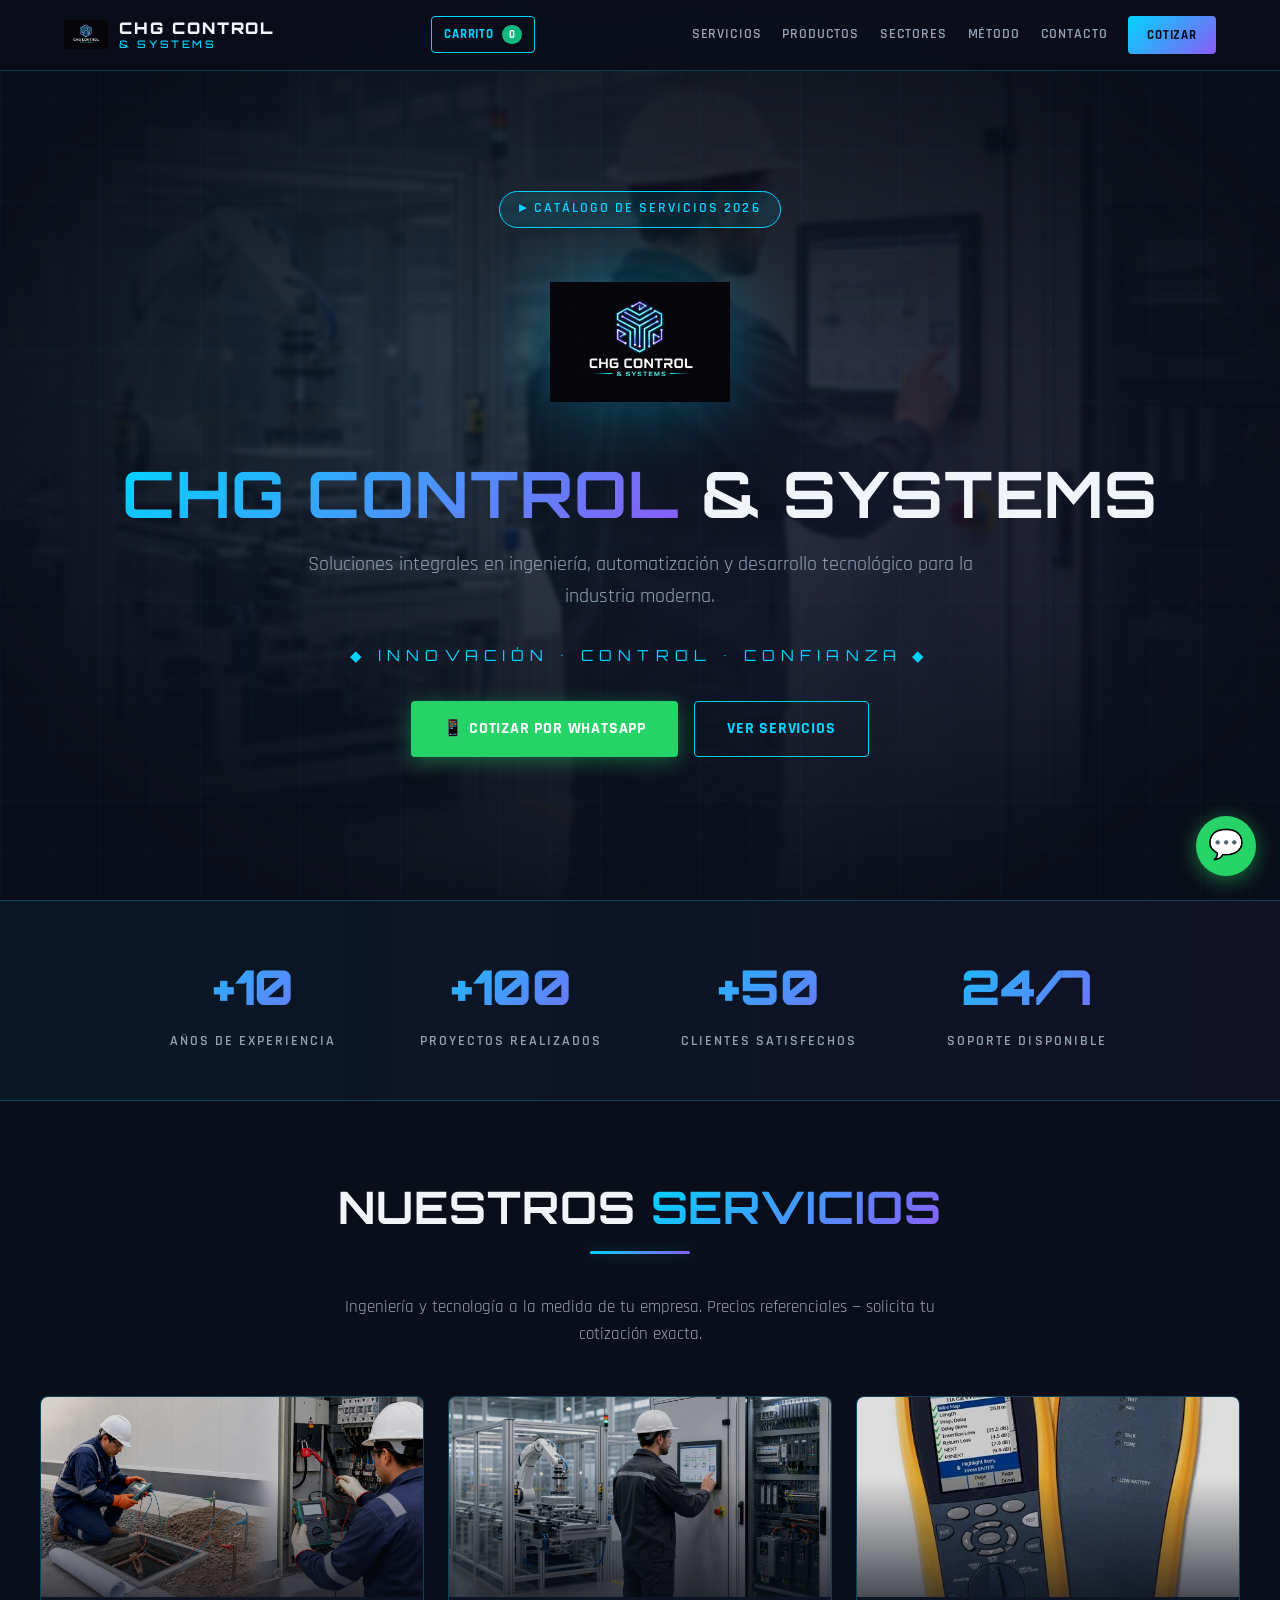
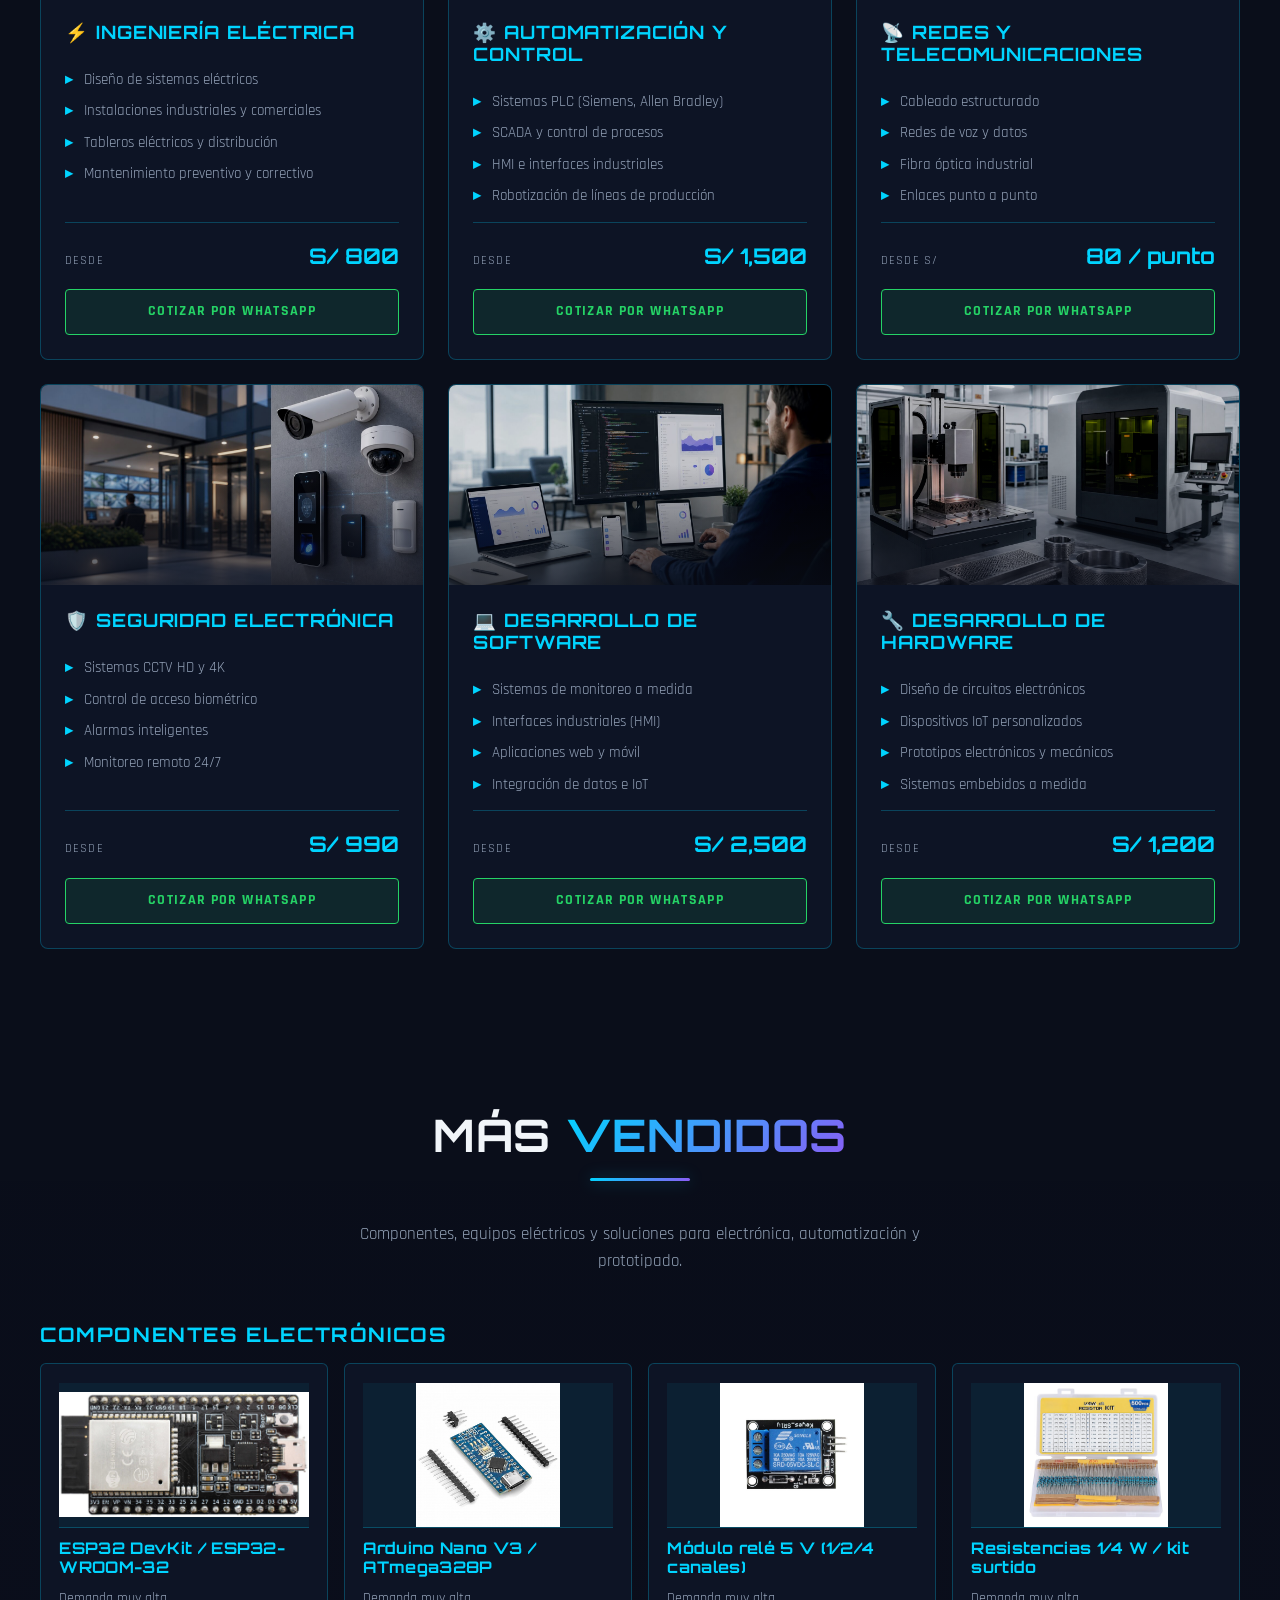
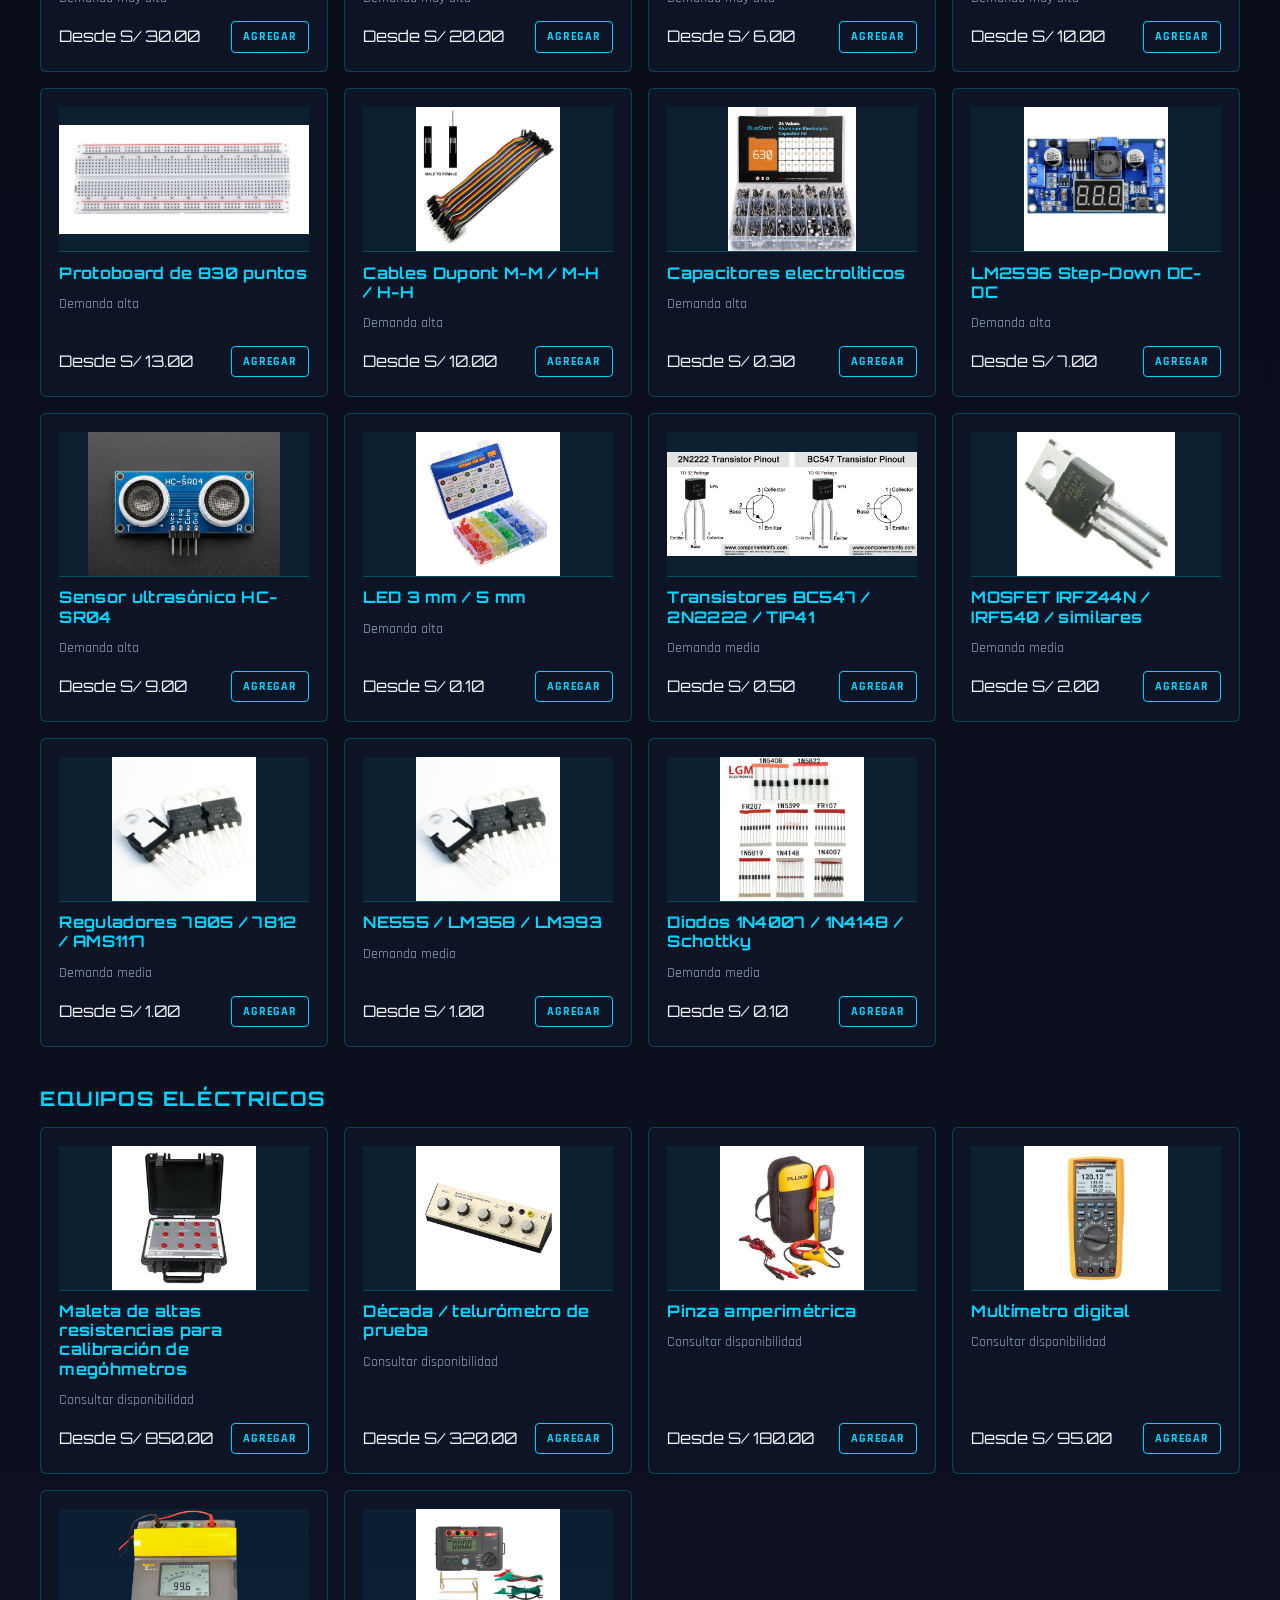
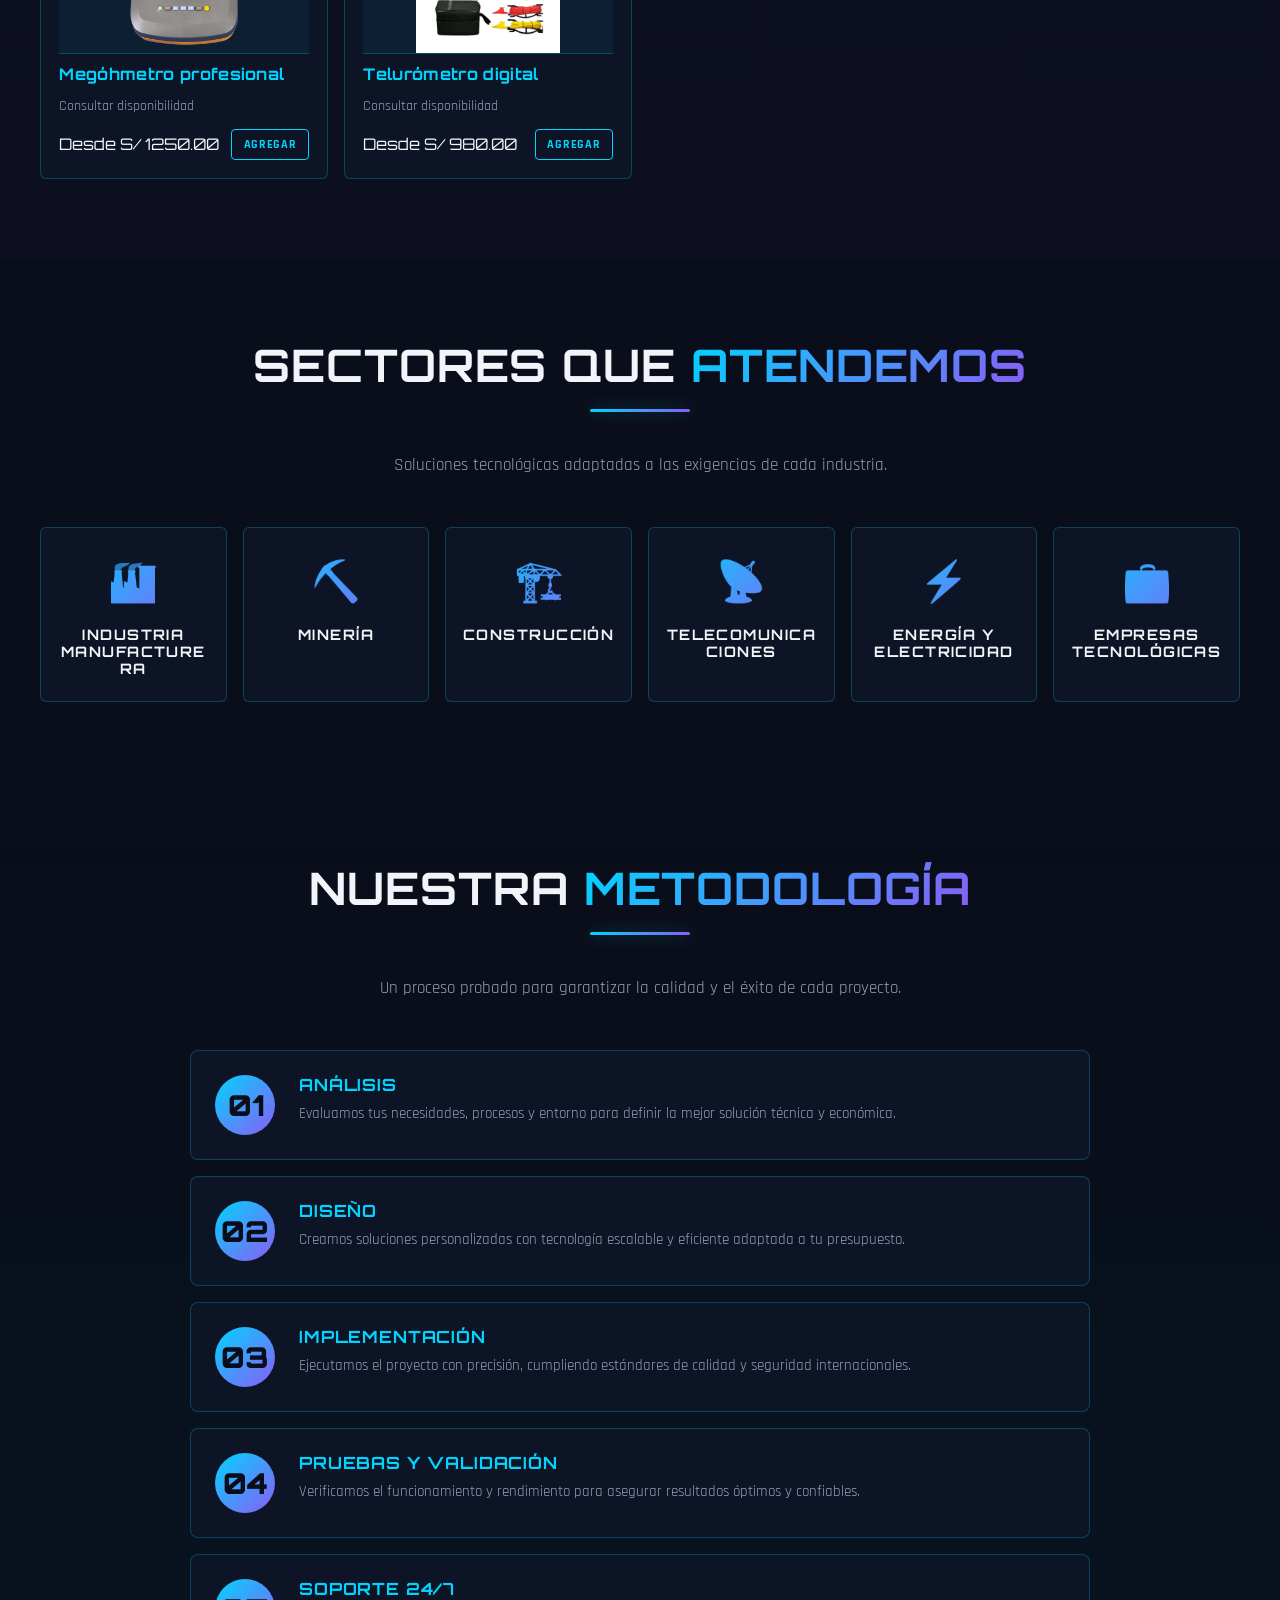
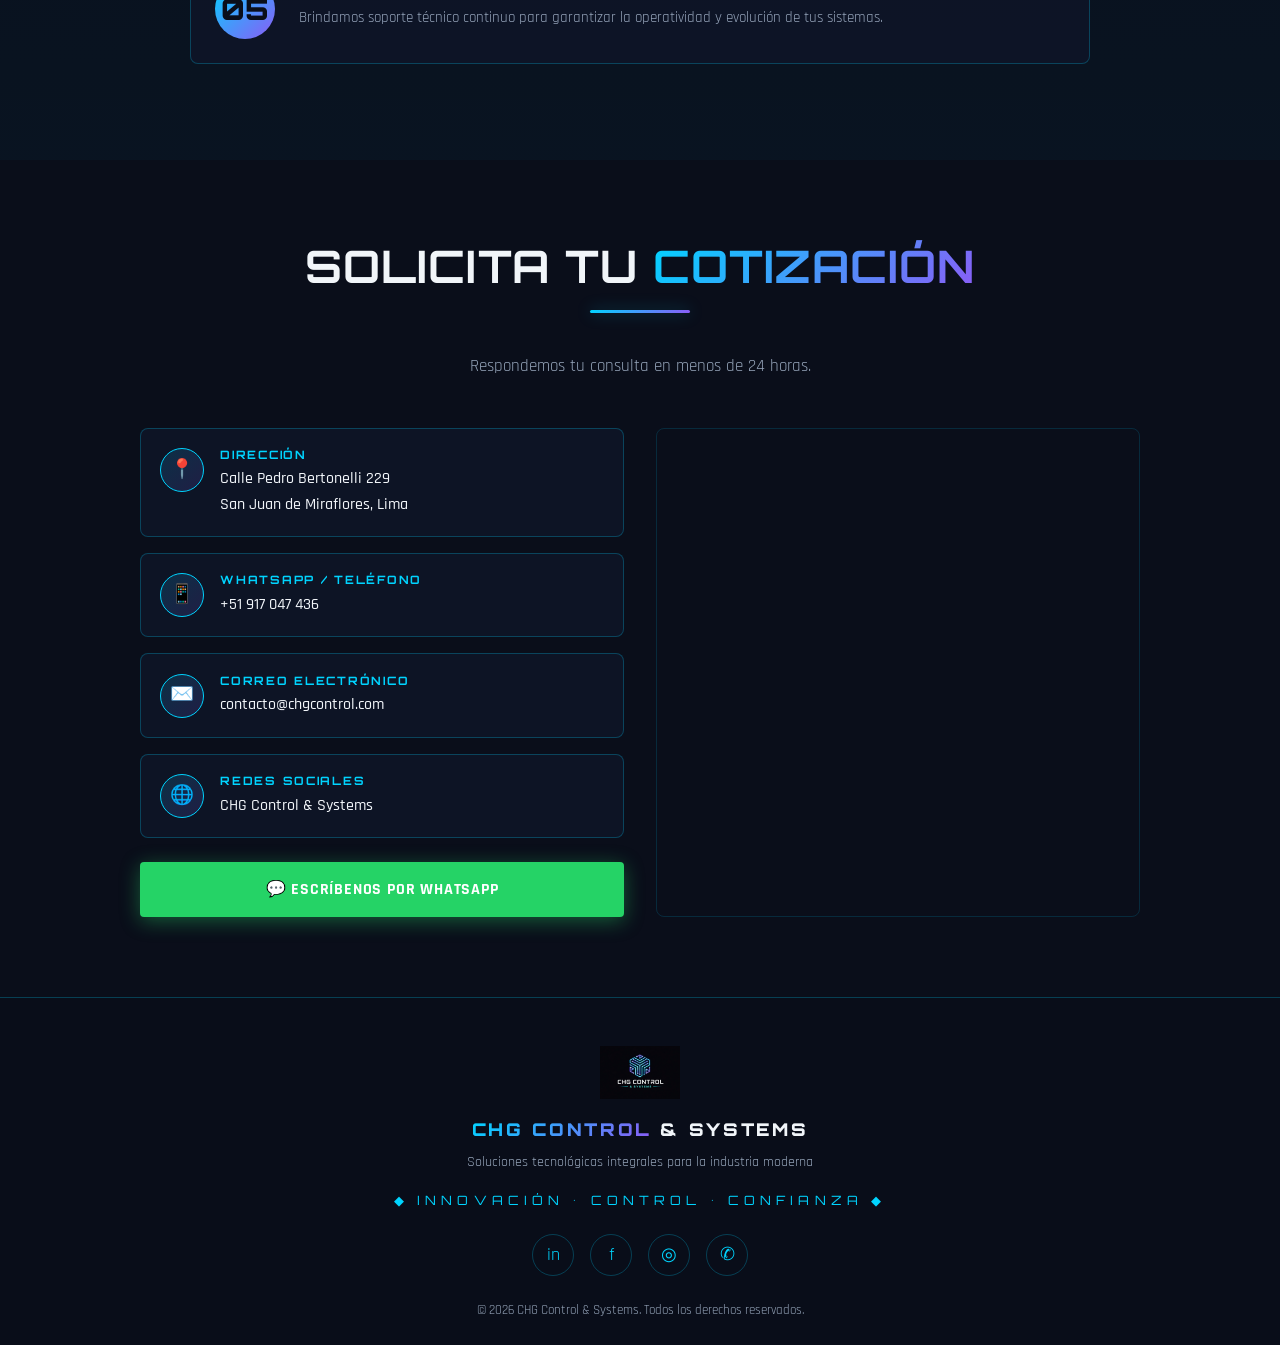
==== commit 8ab67520: "Add files via upload" ====
--- a/index.html
+++ b/index.html
@@ -233,6 +233,7 @@
   padding: 1px;
   background: var(--grad);
   -webkit-mask: linear-gradient(#fff 0 0) content-box, linear-gradient(#fff 0 0);
+  mask: linear-gradient(#fff 0 0) content-box, linear-gradient(#fff 0 0);
   -webkit-mask-composite: xor;
   mask-composite: exclude;
   opacity: 0; transition: opacity 0.3s;
@@ -302,6 +303,40 @@
 }
 .card-cta:hover { background: var(--whatsapp); color: white; }
 
+/* PRODUCT LIST AND CART */
+.product-list { display: grid; grid-template-columns: repeat(auto-fit, minmax(250px, 1fr)); gap: 1rem; }
+.product-category { grid-column: 1 / -1; margin-top: 1.5rem; color: var(--cyan); font-size: 1.25rem; text-transform: uppercase; letter-spacing: 0.08em; }
+.product-category:first-child { margin-top: 0; }
+.product-item { background: var(--bg-panel); border: 1px solid var(--border); border-radius: 6px; padding: 1.15rem; display: flex; flex-direction: column; gap: 0.7rem; }
+.product-image { width: 100%; height: 145px; object-fit: contain; background: rgba(0, 212, 255, 0.06); border-bottom: 1px solid var(--border); }
+.product-image-placeholder { display: flex; align-items: center; justify-content: center; color: var(--cyan); font-size: 2.5rem; }
+.product-item h3 { color: var(--cyan); font-size: 1rem; overflow-wrap: anywhere; }
+.product-meta { color: var(--text-dim); font-size: 0.85rem; }
+.product-bottom { display: flex; align-items: center; justify-content: space-between; gap: 0.75rem; margin-top: auto; }
+.product-price { font-family: 'Orbitron', sans-serif; color: var(--text); font-size: 1rem; white-space: nowrap; }
+.add-to-cart, .cart-button, .quantity-button { border: 1px solid var(--cyan); color: var(--cyan); border-radius: 4px; font-weight: 700; text-transform: uppercase; letter-spacing: 0.06em; }
+.add-to-cart { padding: 0.45rem 0.7rem; font-size: 0.75rem; }
+.add-to-cart:hover, .cart-button:hover { background: var(--cyan); color: var(--bg); }
+.cart-button { padding: 0.5rem 0.8rem; font-size: 0.8rem; position: relative; }
+.cart-count { display: inline-flex; align-items: center; justify-content: center; min-width: 1.2rem; height: 1.2rem; margin-left: 0.3rem; background: var(--green); color: #fff; border-radius: 50%; font-size: 0.7rem; }
+.cart-panel { position: fixed; top: 0; right: 0; width: min(100%, 380px); height: 100dvh; padding: 5.5rem 1.25rem 1.25rem; background: #0f1628; border-left: 1px solid var(--cyan); transform: translateX(100%); transition: transform 0.25s ease; z-index: 200; display: flex; flex-direction: column; }
+.cart-panel.open { transform: translateX(0); }
+.cart-header { display: flex; justify-content: space-between; align-items: center; border-bottom: 1px solid var(--border); padding-bottom: 0.9rem; }
+.cart-header h2 { font-size: 1.05rem; color: var(--cyan); }
+.cart-close { color: var(--text); font-size: 1.5rem; }
+.cart-items { overflow-y: auto; flex: 1; padding: 1rem 0; }
+.cart-empty { color: var(--text-dim); text-align: center; padding: 2rem 0; }
+.cart-line { border-bottom: 1px solid rgba(0, 212, 255, 0.15); padding: 0.8rem 0; }
+.cart-line-top { display: flex; align-items: center; gap: 0.7rem; }
+.cart-line-image { width: 52px; height: 52px; object-fit: contain; background: rgba(0, 212, 255, 0.06); flex: 0 0 52px; }
+.cart-line-name { font-weight: 700; font-size: 0.95rem; }
+.cart-line-controls { display: flex; align-items: center; justify-content: space-between; gap: 0.75rem; margin-top: 0.5rem; }
+.quantity-controls { display: flex; align-items: center; gap: 0.45rem; }
+.quantity-button { width: 1.7rem; height: 1.7rem; font-size: 1rem; }
+.cart-total { border-top: 1px solid var(--border); padding-top: 1rem; display: flex; justify-content: space-between; font-family: 'Orbitron', sans-serif; }
+.checkout-button { width: 100%; justify-content: center; margin-top: 1rem; }
+@media (max-width: 900px) { .cart-button { margin-left: auto; margin-right: 0.75rem; } }
+
 /* SECTORS */
 .sectors-grid { display: grid; grid-template-columns: repeat(auto-fit, minmax(180px, 1fr)); gap: 1rem; margin-top: 2rem; }
 .sector-tile {
@@ -314,7 +349,7 @@
 }
 .sector-tile:hover { border-color: var(--cyan); transform: translateY(-3px); }
 .sector-icon { font-size: 2.5rem; margin-bottom: 0.6rem; background: var(--grad); -webkit-background-clip: text; background-clip: text; color: transparent; }
-.sector-tile h4 { font-size: 0.9rem; text-transform: uppercase; letter-spacing: 0.1em; color: var(--text); }
+.sector-tile h4 { font-size: 0.9rem; text-transform: uppercase; letter-spacing: 0.1em; color: var(--text); overflow-wrap: anywhere; }
 
 /* METHODOLOGY */
 .methodology { max-width: 900px; margin: 0 auto; }
@@ -429,6 +464,7 @@
         <small>& SYSTEMS</small>
       </div>
     </a>
+    <button class="cart-button" id="cartButton" type="button" aria-label="Abrir carrito">Carrito <span class="cart-count" id="cartCount">0</span></button>
     <div class="nav-links" id="navLinks">
       <a href="#servicios">Servicios</a>
       <a href="#productos">Productos</a>
@@ -508,7 +544,7 @@
       </div>
 
       <div class="card reveal">
-        <div class="card-image placeholder">📡</div>
+        <div class="card-image"><img src="assets/img/servicio-redes.jpg" alt="Redes y Telecomunicaciones"></div>
         <div class="card-body">
           <h3>📡 Redes y Telecomunicaciones</h3>
           <ul>
@@ -574,107 +610,10 @@
 <!-- PRODUCTOS -->
 <section id="productos" style="background: linear-gradient(180deg, transparent, rgba(139, 92, 246, 0.03));">
   <div class="container">
-    <h2 class="section-title">Catálogo de <span class="gradient-text">Productos</span></h2>
+    <h2 class="section-title">Más <span class="gradient-text">Vendidos</span></h2>
     <div class="section-divider"></div>
-    <p class="section-subtitle">Equipamiento profesional en seguridad electrónica, automatización y tecnología industrial.</p>
-
-    <div class="cards-grid">
-
-      <div class="card reveal">
-        <div class="card-image"><img src="assets/img/producto-camara-ip.jpg" alt="Cámara IP Dome"></div>
-        <div class="card-body">
-          <h3>Cámara IP Dome HD</h3>
-          <p>Vigilancia interior/exterior. Visión nocturna infrarroja. WiFi integrado. App móvil.</p>
-          <div class="card-price"><span class="price-label">Desde</span><span class="price-value">S/ 180</span></div>
-          <a href="https://wa.me/51917047436?text=Hola%2C%20me%20interesa%20la%20Cámara%20IP%20Dome" class="card-cta">Consultar Stock</a>
-        </div>
-      </div>
-
-      <div class="card reveal">
-        <div class="card-image"><img src="assets/img/producto-camara-ptz.jpg" alt="Cámara con Seguimiento Auto"></div>
-        <div class="card-body">
-          <h3>Cámara PTZ Seguimiento Auto</h3>
-          <p>Zoom automático inteligente. Detecta y sigue personas u objetos en movimiento en tiempo real.</p>
-          <div class="card-price"><span class="price-label">Desde</span><span class="price-value">S/ 850</span></div>
-          <a href="https://wa.me/51917047436?text=Hola%2C%20me%20interesa%20la%20Cámara%20PTZ%20con%20Seguimiento" class="card-cta">Consultar Stock</a>
-        </div>
-      </div>
-
-      <div class="card reveal">
-        <div class="card-image"><img src="assets/img/producto-cerradura.jpg" alt="Cerradura Inteligente WiFi"></div>
-        <div class="card-body">
-          <h3>Cerradura Inteligente WiFi</h3>
-          <p>Control desde app, huella digital, código, tarjeta y llave física. Historial de accesos. Compatible con Alexa y Google.</p>
-          <div class="card-price"><span class="price-label">Desde</span><span class="price-value">S/ 580</span></div>
-          <a href="https://wa.me/51917047436?text=Hola%2C%20me%20interesa%20la%20Cerradura%20Inteligente" class="card-cta">Consultar Stock</a>
-        </div>
-      </div>
-
-      <div class="card reveal">
-        <div class="card-image placeholder">📦</div>
-        <div class="card-body">
-          <h3>Kit CCTV 4 Cámaras + DVR</h3>
-          <p>Sistema completo: 4 cámaras HD, DVR de 8 canales, disco duro 1TB, cableado incluido.</p>
-          <div class="card-price"><span class="price-label">Desde</span><span class="price-value">S/ 1,290</span></div>
-          <a href="https://wa.me/51917047436?text=Hola%2C%20me%20interesa%20el%20Kit%20CCTV%204%20Cámaras" class="card-cta">Consultar Stock</a>
-        </div>
-      </div>
-
-      <div class="card reveal">
-        <div class="card-image placeholder">👆</div>
-        <div class="card-body">
-          <h3>Control de Acceso Biométrico</h3>
-          <p>Lector de huella + RFID + PIN. Capacidad 1000 usuarios. Integrable con torniquete.</p>
-          <div class="card-price"><span class="price-label">Desde</span><span class="price-value">S/ 650</span></div>
-          <a href="https://wa.me/51917047436?text=Hola%2C%20me%20interesa%20el%20Control%20de%20Acceso%20Biométrico" class="card-cta">Consultar Stock</a>
-        </div>
-      </div>
-
-      <div class="card reveal">
-        <div class="card-image placeholder">🚨</div>
-        <div class="card-body">
-          <h3>Alarma Inteligente WiFi</h3>
-          <p>Central + 4 sensores + sirena. Control desde app móvil. Notificaciones en tiempo real.</p>
-          <div class="card-price"><span class="price-label">Desde</span><span class="price-value">S/ 480</span></div>
-          <a href="https://wa.me/51917047436?text=Hola%2C%20me%20interesa%20la%20Alarma%20Inteligente" class="card-cta">Consultar Stock</a>
-        </div>
-      </div>
-
-      <div class="card reveal">
-        <div class="card-image placeholder">🔌</div>
-        <div class="card-body">
-          <h3>PLC Siemens LOGO 8</h3>
-          <p>Controlador lógico programable para automatización de procesos pequeños y medianos.</p>
-          <div class="card-price"><span class="price-label">Desde</span><span class="price-value">S/ 950</span></div>
-          <a href="https://wa.me/51917047436?text=Hola%2C%20me%20interesa%20el%20PLC%20Siemens%20LOGO%208" class="card-cta">Consultar Stock</a>
-        </div>
-      </div>
-
-      <div class="card reveal">
-        <div class="card-image placeholder">🖥️</div>
-        <div class="card-body">
-          <h3>HMI Touchscreen 7"</h3>
-          <p>Pantalla táctil industrial para monitoreo y control de procesos en tiempo real.</p>
-          <div class="card-price"><span class="price-label">Desde</span><span class="price-value">S/ 1,380</span></div>
-          <a href="https://wa.me/51917047436?text=Hola%2C%20me%20interesa%20el%20HMI%20Touchscreen" class="card-cta">Consultar Stock</a>
-        </div>
-      </div>
-
-      <div class="card reveal">
-        <div class="card-image placeholder">📶</div>
-        <div class="card-body">
-          <h3>Módulo IoT ESP32</h3>
-          <p>Dispositivo IoT programable con WiFi/Bluetooth para monitoreo remoto y automatización.</p>
-          <div class="card-price"><span class="price-label">Desde</span><span class="price-value">S/ 220</span></div>
-          <a href="https://wa.me/51917047436?text=Hola%2C%20me%20interesa%20el%20Módulo%20IoT%20ESP32" class="card-cta">Consultar Stock</a>
-        </div>
-      </div>
-
-    </div>
-
-    <p style="text-align:center; color: var(--text-dim); margin-top: 2.5rem; font-size:0.9rem;">
-      💬 ¿No encuentras lo que buscas? <a href="https://wa.me/51917047436" style="color: var(--cyan); font-weight: 600;">Consúltanos por WhatsApp</a> — trabajamos con más de 200 productos.
-    </p>
+    <p class="section-subtitle">Componentes, equipos eléctricos y soluciones para electrónica, automatización y prototipado.</p>
+    <div class="product-list" id="productList"></div>
   </div>
 </section>
 
@@ -764,6 +703,17 @@
 <!-- FLOATING WHATSAPP -->
 <a href="https://wa.me/51917047436?text=Hola%20CHG%2C%20quiero%20una%20cotización" class="whatsapp-float" title="WhatsApp" aria-label="WhatsApp">💬</a>
 
+<!-- CARRITO -->
+<aside class="cart-panel" id="cartPanel" aria-label="Carrito de compras" aria-hidden="true">
+  <div class="cart-header">
+    <h2>Carrito de compras</h2>
+    <button class="cart-close" id="cartClose" type="button" aria-label="Cerrar carrito">&times;</button>
+  </div>
+  <div class="cart-items" id="cartItems"></div>
+  <div class="cart-total"><span>Total</span><span id="cartTotal">S/ 0.00</span></div>
+  <a class="btn btn-whatsapp checkout-button" id="checkoutButton" href="https://wa.me/51917047436">Enviar pedido por WhatsApp</a>
+</aside>
+
 <script>
 const observer = new IntersectionObserver((entries) => {
   entries.forEach(entry => { if (entry.isIntersecting) entry.target.classList.add('visible'); });
@@ -772,6 +722,111 @@
 document.querySelectorAll('.nav-links a').forEach(link => {
   link.addEventListener('click', () => document.getElementById('navLinks').classList.remove('open'));
 });
+
+const products = [
+  { id: 'esp32', name: 'ESP32 DevKit / ESP32-WROOM-32', category: 'Componentes electrónicos', price: 30, demand: 'Demanda muy alta', image: 'assets/img/esp32-devkitc-v4-front.jpg' },
+  { id: 'nano', name: 'Arduino Nano V3 / ATmega328P', category: 'Componentes electrónicos', price: 20, demand: 'Demanda muy alta', image: 'assets/img/arduino-nano-v3.0-atmega328p-ch340-chip-i-type-c-soldered9-550x550.jpg' },
+  { id: 'rele', name: 'Módulo relé 5 V (1/2/4 canales)', category: 'Componentes electrónicos', price: 6, demand: 'Demanda muy alta', image: 'assets/img/relay.jpg' },
+  { id: 'resistencias', name: 'Resistencias 1/4 W / kit surtido', category: 'Componentes electrónicos', price: 10, demand: 'Demanda muy alta', image: 'assets/img/resistores.webp' },
+  { id: 'protoboard', name: 'Protoboard de 830 puntos', category: 'Componentes electrónicos', price: 13, demand: 'Demanda alta', image: 'assets/img/protoboard.jpg' },
+  { id: 'dupont', name: 'Cables Dupont M-M / M-H / H-H', category: 'Componentes electrónicos', price: 10, demand: 'Demanda alta', image: 'assets/img/cablesFemaleJumper.webp' },
+  { id: 'capacitores', name: 'Capacitores electrolíticos', category: 'Componentes electrónicos', price: 0.30, demand: 'Demanda alta', image: 'assets/img/capacitores_electroliticos.jpg' },
+  { id: 'lm2596', name: 'LM2596 Step-Down DC-DC', category: 'Componentes electrónicos', price: 7, demand: 'Demanda alta', image: 'assets/img/lm2596s.webp' },
+  { id: 'hc-sr04', name: 'Sensor ultrasónico HC-SR04', category: 'Componentes electrónicos', price: 9, demand: 'Demanda alta', image: 'assets/img/ultrasonido.jpg' },
+  { id: 'led', name: 'LED 3 mm / 5 mm', category: 'Componentes electrónicos', price: 0.10, demand: 'Demanda alta', image: 'assets/img/leds.jpg' },
+  { id: 'transistores', name: 'Transistores BC547 / 2N2222 / TIP41', category: 'Componentes electrónicos', price: 0.50, demand: 'Demanda media', image: 'assets/img/trasistor.jpg' },
+  { id: 'mosfet', name: 'MOSFET IRFZ44N / IRF540 / similares', category: 'Componentes electrónicos', price: 2, demand: 'Demanda media', image: 'assets/img/mosfet.webp' },
+  { id: 'reguladores', name: 'Reguladores 7805 / 7812 / AMS1117', category: 'Componentes electrónicos', price: 1, demand: 'Demanda media', image: 'assets/img/regulador5v.jpg' },
+  { id: 'integrados', name: 'NE555 / LM358 / LM393', category: 'Componentes electrónicos', price: 1, demand: 'Demanda media', image: 'assets/img/regulador5v.jpg' },
+  { id: 'diodos', name: 'Diodos 1N4007 / 1N4148 / Schottky', category: 'Componentes electrónicos', price: 0.10, demand: 'Demanda media', image: 'assets/img/diodos.jpg' },
+  { id: 'megohmetro', name: 'Maleta de altas resistencias para calibración de megóhmetros', category: 'Equipos eléctricos', price: 850, demand: 'Consultar disponibilidad', image: 'assets/img/MALETA_MEGOHMETRO.jpeg' },
+  { id: 'decada-telurometro', name: 'Década / telurómetro de prueba', category: 'Equipos eléctricos', price: 320, demand: 'Consultar disponibilidad', image: 'assets/img/DECADA_TELU.jpg' },
+  { id: 'pinza-amperimetrica', name: 'Pinza amperimétrica', category: 'Equipos eléctricos', price: 180, demand: 'Consultar disponibilidad', image: 'assets/img/pinza.jpg' },
+  { id: 'multimetro', name: 'Multímetro digital', category: 'Equipos eléctricos', price: 95, demand: 'Consultar disponibilidad', image: 'assets/img/multimetro.jpg' },
+  { id: 'megohmetro-profesional', name: 'Megóhmetro profesional', category: 'Equipos eléctricos', price: 1250, demand: 'Consultar disponibilidad', image: 'assets/img/megohmetro.png' },
+  { id: 'telurometro', name: 'Telurómetro digital', category: 'Equipos eléctricos', price: 980, demand: 'Consultar disponibilidad', image: 'assets/img/telurometro.jpg' }
+];
+
+const formatPrice = (price) => `S/ ${price.toFixed(2)}`;
+const productList = document.getElementById('productList');
+const cartPanel = document.getElementById('cartPanel');
+const cartItems = document.getElementById('cartItems');
+const cartCount = document.getElementById('cartCount');
+const cartTotal = document.getElementById('cartTotal');
+const checkoutButton = document.getElementById('checkoutButton');
+let cart = JSON.parse(localStorage.getItem('chg-cart') || '{}');
+
+productList.innerHTML = [...new Set(products.map((product) => product.category))].map((category) => `
+  <h3 class="product-category">${category}</h3>
+  ${products.filter((product) => product.category === category).map((product) => `
+    <article class="product-item">
+      ${product.image ? `<img class="product-image" src="${product.image}" alt="${product.name}">` : `<div class="product-image product-image-placeholder" role="img" aria-label="Foto pendiente de ${product.name}">${product.icon}</div>`}
+      <h3>${product.name}</h3>
+      <p class="product-meta">${product.demand}</p>
+      <div class="product-bottom">
+        <span class="product-price">Desde ${formatPrice(product.price)}</span>
+        <button class="add-to-cart" type="button" data-product-id="${product.id}">Agregar</button>
+      </div>
+    </article>
+  `).join('')}
+`).join('');
+
+function saveCart() {
+  localStorage.setItem('chg-cart', JSON.stringify(cart));
+}
+
+function updateCart() {
+  const lines = products.filter((product) => cart[product.id]);
+  const quantity = lines.reduce((total, product) => total + cart[product.id], 0);
+  const total = lines.reduce((sum, product) => sum + product.price * cart[product.id], 0);
+  cartCount.textContent = quantity;
+  cartTotal.textContent = formatPrice(total);
+  cartItems.innerHTML = lines.length ? lines.map((product) => `
+    <div class="cart-line">
+      <div class="cart-line-top">
+        <img class="cart-line-image" src="${product.image}" alt="">
+        <div class="cart-line-name">${product.name}</div>
+      </div>
+      <div class="cart-line-controls">
+        <div class="quantity-controls">
+          <button class="quantity-button" type="button" data-product-id="${product.id}" data-change="-1" aria-label="Quitar una unidad">-</button>
+          <span>${cart[product.id]}</span>
+          <button class="quantity-button" type="button" data-product-id="${product.id}" data-change="1" aria-label="Agregar una unidad">+</button>
+        </div>
+        <strong>${formatPrice(product.price * cart[product.id])}</strong>
+      </div>
+    </div>
+  `).join('') : '<p class="cart-empty">Aún no agregaste productos.</p>';
+  const message = lines.length
+    ? `Hola CHG, deseo realizar el siguiente pedido:%0A%0A${lines.map((product) => `- ${product.name} x${cart[product.id]}: ${formatPrice(product.price * cart[product.id])}`).join('%0A')}%0A%0ATotal: ${formatPrice(total)}`
+    : 'Hola CHG, deseo consultar por sus productos.';
+  checkoutButton.href = `https://wa.me/51917047436?text=${encodeURIComponent(decodeURIComponent(message))}`;
+  saveCart();
+}
+
+function changeQuantity(productId, change) {
+  cart[productId] = (cart[productId] || 0) + change;
+  if (cart[productId] <= 0) delete cart[productId];
+  updateCart();
+}
+
+document.getElementById('cartButton').addEventListener('click', () => {
+  cartPanel.classList.add('open');
+  cartPanel.setAttribute('aria-hidden', 'false');
+});
+document.getElementById('cartClose').addEventListener('click', () => {
+  cartPanel.classList.remove('open');
+  cartPanel.setAttribute('aria-hidden', 'true');
+});
+productList.addEventListener('click', (event) => {
+  const button = event.target.closest('[data-product-id]');
+  if (button) changeQuantity(button.dataset.productId, 1);
+});
+cartItems.addEventListener('click', (event) => {
+  const button = event.target.closest('[data-change]');
+  if (button) changeQuantity(button.dataset.productId, Number(button.dataset.change));
+});
+updateCart();
 </script>
 
 </body>
